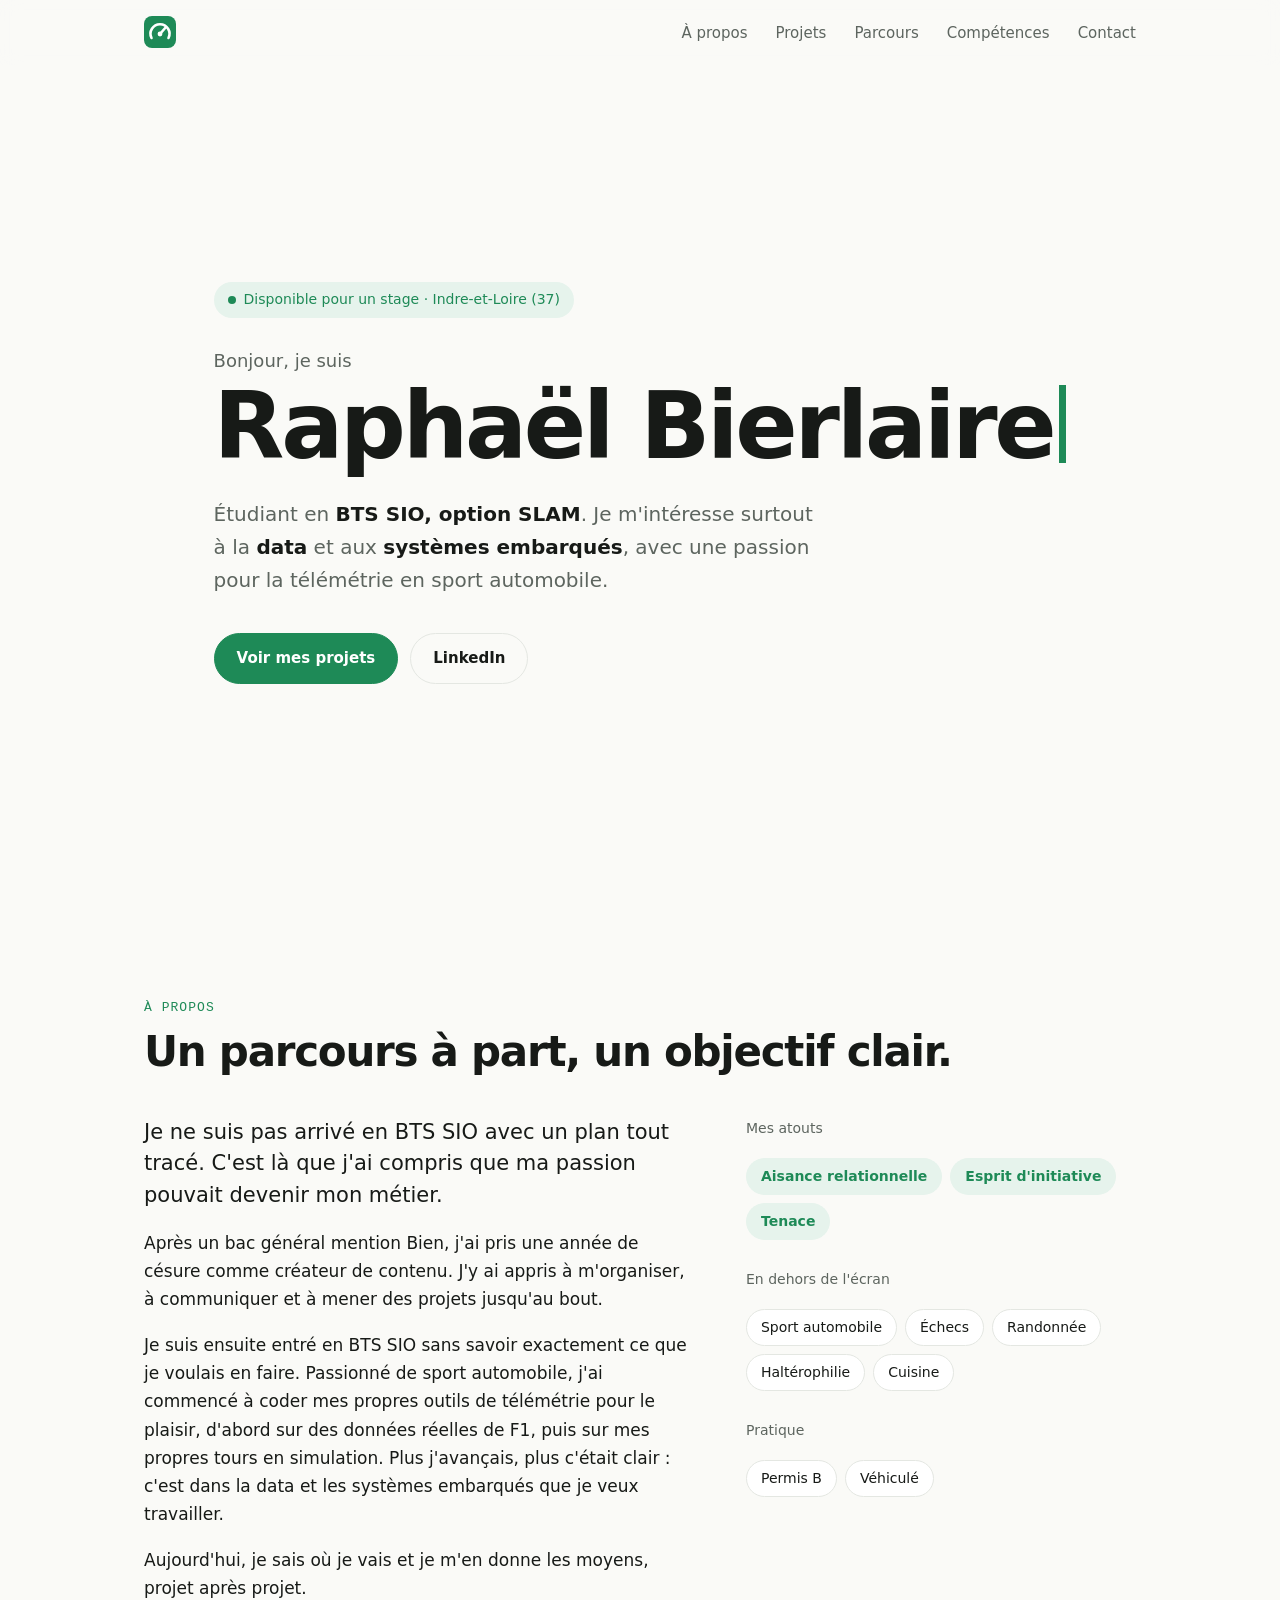
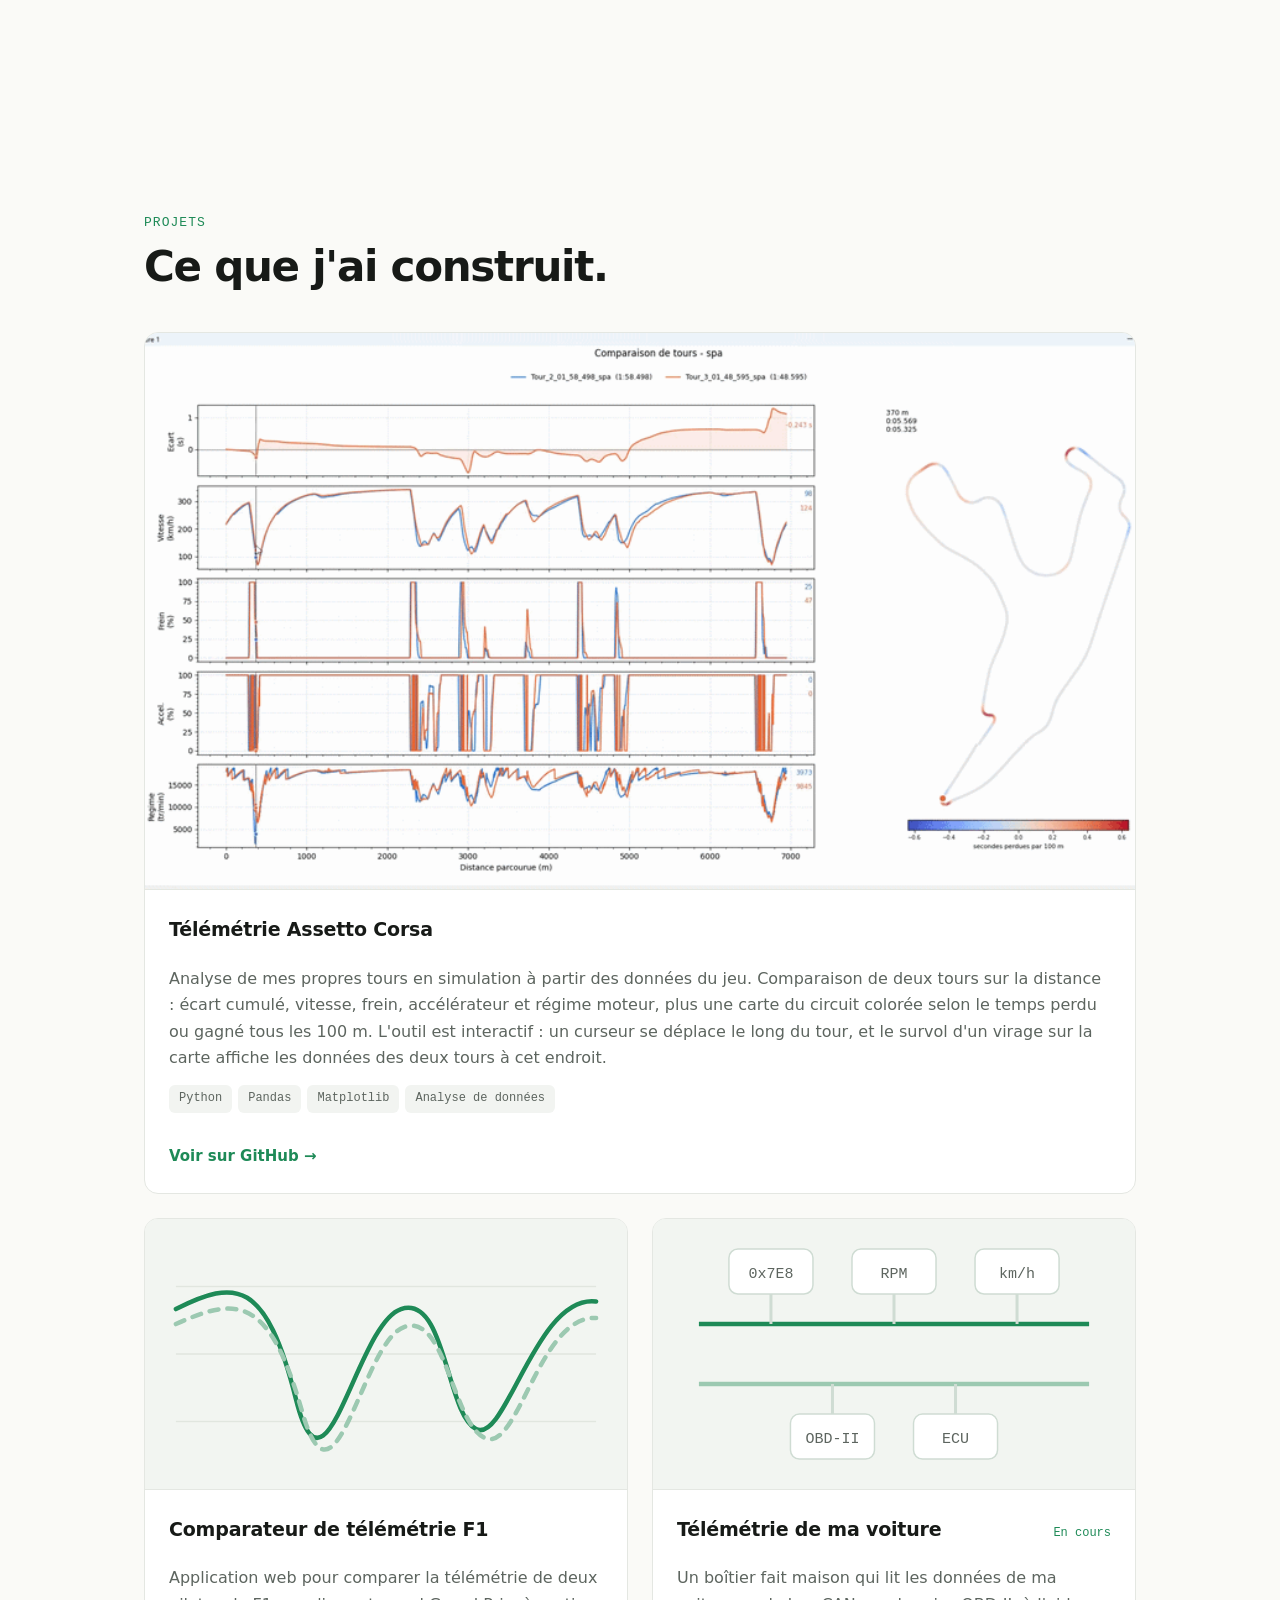
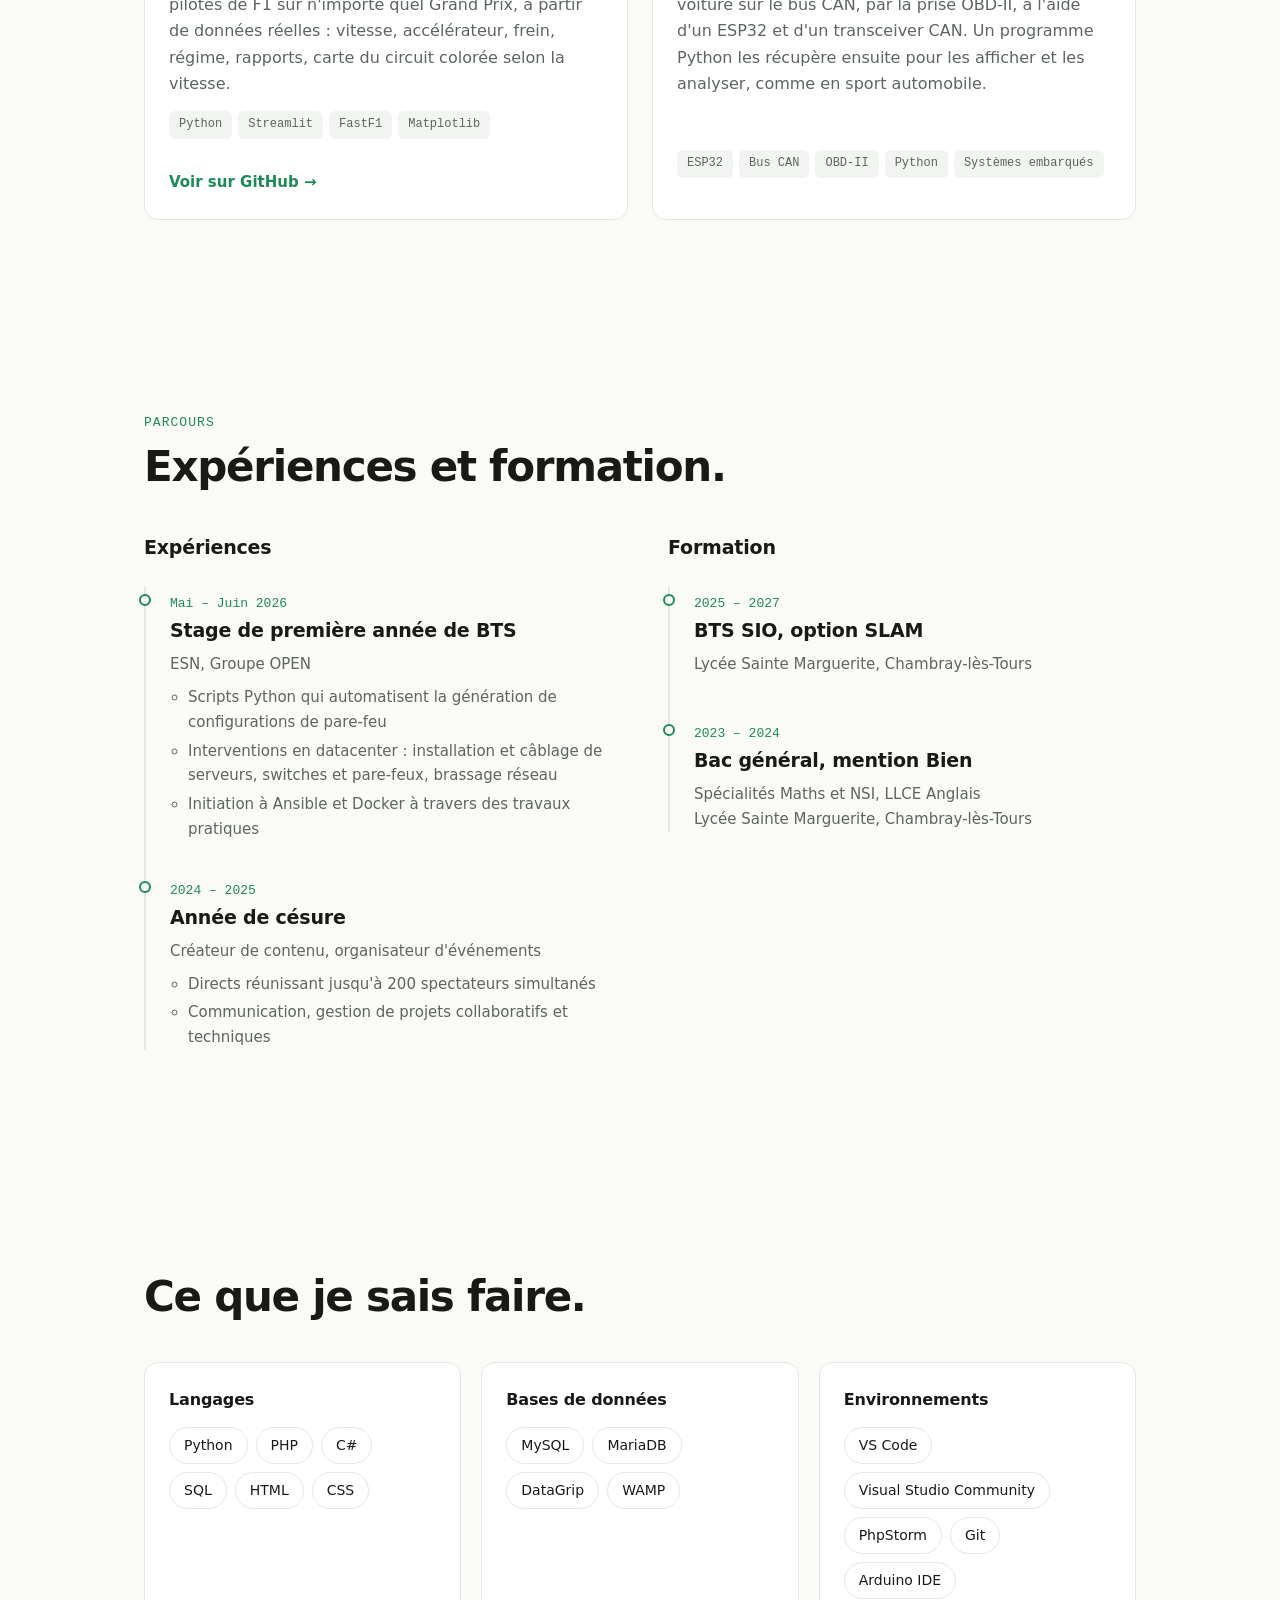
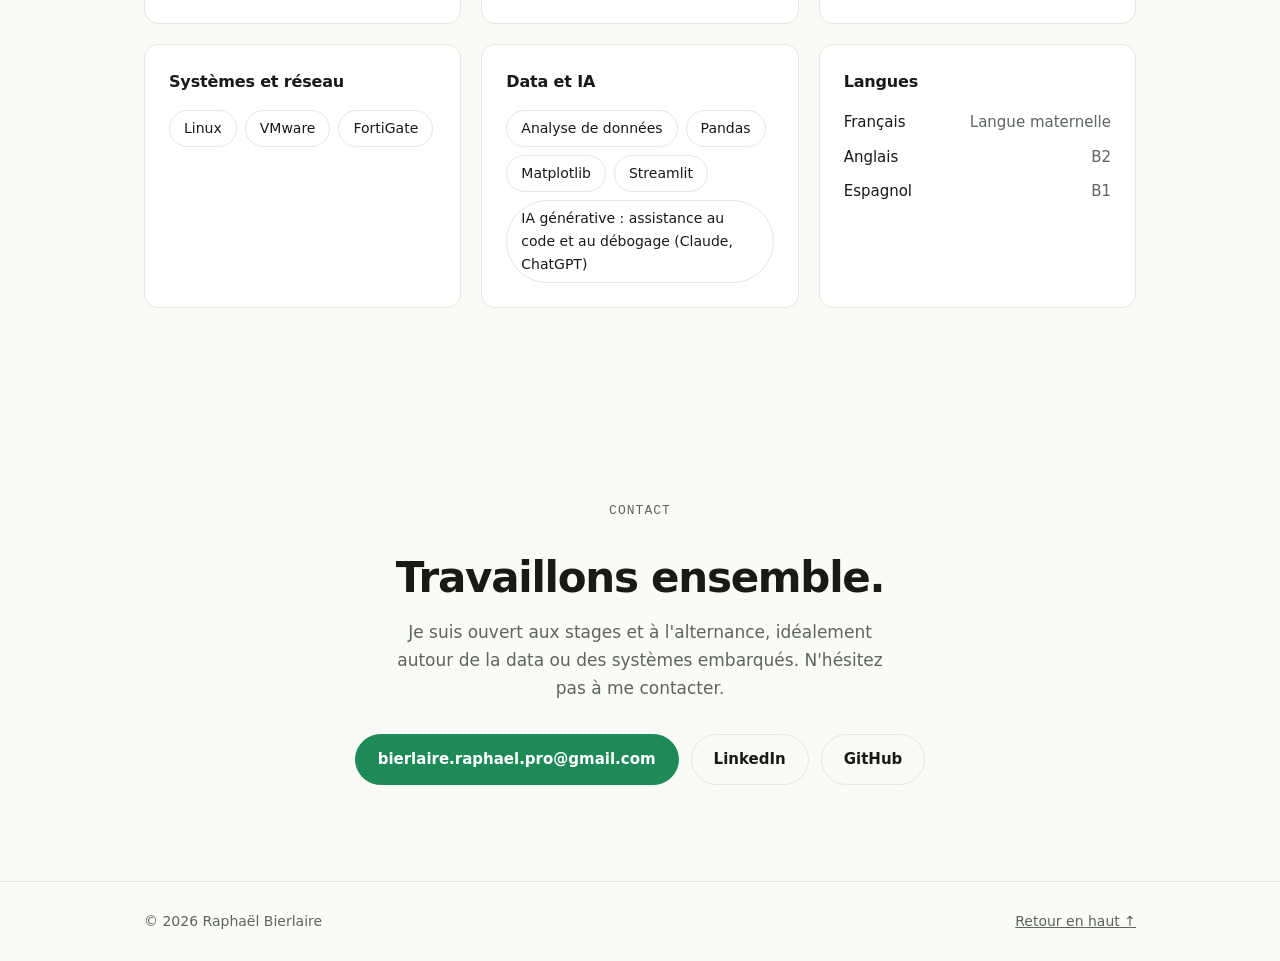
==== index.html @ 619c4460 "Update index.html" ====
<!doctype html>
<html lang="fr">
<head>
  <meta charset="utf-8">
  <meta name="viewport" content="width=device-width, initial-scale=1">
  <title>Raphaël Bierlaire</title>
  <meta name="description" content="Portfolio de Raphaël Bierlaire, étudiant en BTS SIO (option SLAM) ouvert aux stages et à l’alternance. Data, télémétrie et systèmes embarqués.">
  <link rel="icon" type="image/svg+xml" href="data:image/svg+xml,%3Csvg%20viewBox%3D%220%200%2032%2032%22%20xmlns%3D%22http%3A//www.w3.org/2000/svg%22%3E%3Crect%20width%3D%2232%22%20height%3D%2232%22%20rx%3D%228%22%20fill%3D%22%231e8a57%22/%3E%3Cpath%20d%3D%22M7.5%2022%20A9.5%209.5%200%201%201%2024.5%2022%22%20fill%3D%22none%22%20stroke%3D%22%23fff%22%20stroke-width%3D%222.6%22%20stroke-linecap%3D%22round%22/%3E%3Cpath%20d%3D%22M16%2018%20L22%2011%22%20stroke%3D%22%23fff%22%20stroke-width%3D%222.6%22%20stroke-linecap%3D%22round%22/%3E%3Ccircle%20cx%3D%2216%22%20cy%3D%2218%22%20r%3D%222.4%22%20fill%3D%22%23fff%22/%3E%3C/svg%3E">
  <style>
    :root {
      --bg: #fafaf7;
      --surface: #ffffff;
      --text: #171a17;
      --muted: #5d655f;
      --line: #e4e7e2;
      --accent: #1e8a57;
      --accent-soft: #e6f3ec;
      --radius: 14px;
      --max: 1040px;
      --font: ui-sans-serif, system-ui, -apple-system, "Segoe UI", Roboto, "Helvetica Neue", Arial, sans-serif;
      --mono: ui-monospace, "SF Mono", Menlo, Consolas, monospace;
    }

    *, *::before, *::after { box-sizing: border-box; }
    html { scroll-behavior: smooth; scroll-padding-top: 80px; }
    body {
      margin: 0;
      background: var(--bg);
      color: var(--text);
      font-family: var(--font);
      font-size: 17px;
      line-height: 1.65;
      -webkit-font-smoothing: antialiased;
    }
    a { color: inherit; }
    img { max-width: 100%; display: block; }
    .wrap { max-width: var(--max); margin: 0 auto; padding: 0 24px; }

    /* Navigation */
    header {
      position: sticky; top: 0; z-index: 10;
      background: rgba(250, 250, 247, .85);
      backdrop-filter: blur(10px);
      -webkit-backdrop-filter: blur(10px);
      border-bottom: 1px solid transparent;
      transition: border-color .3s;
    }
    header.scrolled { border-bottom-color: var(--line); }
    nav { display: flex; align-items: center; justify-content: space-between; height: 64px; }
    .logo { font-weight: 700; text-decoration: none; letter-spacing: -.02em; }
    .logo { display: flex; }
    .logo svg { width: 32px; height: 32px; transition: transform .3s ease; }
    .logo:hover svg { transform: rotate(-8deg) scale(1.06); }
    nav ul { list-style: none; display: flex; gap: 28px; margin: 0; padding: 0; }
    nav ul a { text-decoration: none; color: var(--muted); font-size: 15px; transition: color .2s; }
    nav ul a:hover { color: var(--accent); }

    /* Hero */
    .hero { min-height: calc(100vh - 64px); display: flex; align-items: center; padding: 48px 0; }
    .badge {
      display: inline-flex; align-items: center; gap: 8px;
      font-size: 14px; color: var(--accent);
      background: var(--accent-soft);
      padding: 6px 14px; border-radius: 999px;
    }
    .badge::before {
      content: ""; width: 8px; height: 8px; border-radius: 50%;
      background: var(--accent);
      animation: pulse 2s infinite;
    }
    @keyframes pulse { 50% { opacity: .35; } }
    .hello { margin: 28px 0 4px; color: var(--muted); font-size: 18px; }
    h1 {
      margin: 0;
      font-size: clamp(44px, 9vw, 92px);
      line-height: 1.05;
      letter-spacing: -.035em;
      font-weight: 800;
      min-height: 1.05em;
    }
    .caret {
      display: inline-block; width: .08em; height: .85em;
      background: var(--accent); margin-left: .06em;
      vertical-align: -.05em;
      animation: blink 1s steps(1) infinite;
    }
    @keyframes blink { 50% { opacity: 0; } }
    .tagline { max-width: 600px; margin: 22px 0 36px; font-size: 20px; color: var(--muted); }
    .tagline strong { color: var(--text); font-weight: 600; }
    .actions { display: flex; flex-wrap: wrap; gap: 12px; }
    .btn {
      display: inline-flex; align-items: center; gap: 8px;
      padding: 12px 22px; border-radius: 999px;
      text-decoration: none; font-weight: 600; font-size: 15px;
      border: 1px solid var(--line);
      transition: transform .2s, background .2s, border-color .2s, color .2s;
    }
    .btn:hover { transform: translateY(-2px); border-color: var(--accent); color: var(--accent); }
    .btn.primary { background: var(--accent); border-color: var(--accent); color: #fff; }
    .btn.primary:hover { background: #17724a; color: #fff; }

    /* Intro : éléments qui apparaissent après l'écriture du nom */
    .js .after-type { opacity: 0; transform: translateY(14px); transition: opacity .7s ease, transform .7s ease; }
    .js .intro-done .after-type { opacity: 1; transform: none; }
    .js .intro-done .after-type:nth-child(4) { transition-delay: .12s; }
    .js .intro-done .after-type:nth-child(5) { transition-delay: .24s; }
    .js header { opacity: 0; transition: opacity .8s ease; }
    .js body.ready header { opacity: 1; }

    /* Sections */
    section { padding: 96px 0; }
    .label {
      font-family: var(--mono); font-size: 13px; color: var(--accent);
      letter-spacing: .08em; text-transform: uppercase; margin: 0 0 10px;
    }
    h2 { font-size: clamp(30px, 4.5vw, 42px); letter-spacing: -.03em; line-height: 1.15; margin: 0 0 40px; }
    h3 { font-size: 19px; margin: 0 0 6px; letter-spacing: -.01em; }

    /* Apparition au défilement */
    .js .reveal { opacity: 0; transform: translateY(28px); transition: opacity .8s ease, transform .8s ease; }
    .js .reveal.visible { opacity: 1; transform: none; }

    /* À propos */
    .about { display: grid; grid-template-columns: 1.4fr 1fr; gap: 56px; }
    .about p { margin: 0 0 18px; }
    .about .lead { font-size: 21px; line-height: 1.5; color: var(--text); }
    .about-side { display: grid; gap: 28px; align-content: start; }
    .side-title { font-size: 14px; color: var(--muted); margin: 0 0 10px; }
    .chips { display: flex; flex-wrap: wrap; gap: 8px; margin: 0; padding: 0; list-style: none; }
    .chips li {
      font-size: 14px; padding: 6px 14px;
      border: 1px solid var(--line); border-radius: 999px; background: var(--surface);
    }
    .chips.green li { background: var(--accent-soft); border-color: transparent; color: var(--accent); font-weight: 600; }

    /* Projets */
    .projects { display: grid; grid-template-columns: repeat(2, 1fr); gap: 24px; }
    .card {
      background: var(--surface);
      border: 1px solid var(--line);
      border-radius: var(--radius);
      overflow: hidden;
      display: flex; flex-direction: column;
      transition: transform .3s ease, box-shadow .3s ease, border-color .3s;
    }
    .card:hover { transform: translateY(-4px); box-shadow: 0 18px 40px -22px rgba(23, 60, 40, .35); border-color: #cfe3d7; }
    .card.wide { grid-column: 1 / -1; }
    .thumb { aspect-ratio: 16 / 9; background: #f2f5f1; border-bottom: 1px solid var(--line); overflow: hidden; }
    .card.wide .thumb { aspect-ratio: auto; }
    .thumb img { width: 100%; height: 100%; object-fit: cover; object-position: left top; }
    .card.wide .thumb img { height: auto; object-fit: contain; }
    .thumb svg { width: 100%; height: 100%; }
    .card-body { padding: 24px; display: flex; flex-direction: column; gap: 14px; flex: 1; }
    .card-body p { margin: 0; color: var(--muted); font-size: 16px; }
    .card-head { display: flex; justify-content: space-between; align-items: baseline; gap: 12px; }
    .status { font-family: var(--mono); font-size: 12px; color: var(--accent); white-space: nowrap; }
    .tags { display: flex; flex-wrap: wrap; gap: 6px; margin-top: auto; padding: 0; list-style: none; }
    .tags li { font-family: var(--mono); font-size: 12px; color: var(--muted); background: #f2f4f1; padding: 4px 10px; border-radius: 6px; }
    .card-link { font-weight: 600; font-size: 15px; color: var(--accent); text-decoration: none; }
    .card-link:hover { text-decoration: underline; }

    /* Parcours */
    .timeline-grid { display: grid; grid-template-columns: 1fr 1fr; gap: 56px; }
    .timeline { list-style: none; margin: 0; padding: 0 0 0 24px; border-left: 2px solid var(--line); }
    .timeline li { position: relative; padding-bottom: 32px; }
    .timeline li:last-child { padding-bottom: 0; }
    .timeline li::before {
      content: ""; position: absolute; left: -31px; top: 7px;
      width: 12px; height: 12px; border-radius: 50%;
      background: var(--bg); border: 2px solid var(--accent);
    }
    .date { font-family: var(--mono); font-size: 13px; color: var(--accent); }
    .place { color: var(--muted); font-size: 15px; margin: 0 0 8px; }
    .timeline ul { margin: 0; padding-left: 18px; color: var(--muted); font-size: 15px; }
    .timeline ul li { padding: 0 0 4px; }
    .timeline ul li::before { display: none; }

    /* Compétences */
    .skills { display: grid; grid-template-columns: repeat(3, 1fr); gap: 20px; }
    .skill-box { background: var(--surface); border: 1px solid var(--line); border-radius: var(--radius); padding: 24px; }
    .skill-box h3 { font-size: 16px; margin-bottom: 14px; }
    .lang { list-style: none; margin: 0; padding: 0; display: grid; gap: 10px; font-size: 15px; }
    .lang li { display: flex; justify-content: space-between; gap: 12px; }
    .lang span { color: var(--muted); }

    /* Contact */
    .contact { text-align: center; }
    .contact h2 { margin-bottom: 16px; }
    .contact p { color: var(--muted); max-width: 520px; margin: 0 auto 32px; }
    .contact .actions { justify-content: center; }

    footer { border-top: 1px solid var(--line); padding: 28px 0; color: var(--muted); font-size: 14px; }
    footer .wrap { display: flex; justify-content: space-between; flex-wrap: wrap; gap: 8px; }

    /* Mobile */
    @media (max-width: 860px) {
      .about, .timeline-grid { grid-template-columns: 1fr; gap: 40px; }
      .projects { grid-template-columns: 1fr; }
      .skills { grid-template-columns: 1fr 1fr; }
    }
    @media (max-width: 640px) {
      .wrap { padding: 0 16px; }
      nav ul { display: none; }
      section { padding: 72px 0; }
      .skills { grid-template-columns: 1fr; }
      .tagline { font-size: 18px; }
    }

    /* Accessibilité : pas d'animation si l'utilisateur l'a désactivée */
    @media (prefers-reduced-motion: reduce) {
      *, *::before, *::after { animation: none !important; transition: none !important; }
      html { scroll-behavior: auto; }
      .js .reveal, .js .after-type, .js header { opacity: 1; transform: none; }
    }
  </style>
  <script>document.documentElement.classList.add('js');</script>
</head>
<body>

  <header id="top">
    <nav class="wrap">
      <a href="#accueil" class="logo" aria-label="Raphaël Bierlaire, retour en haut"><svg aria-hidden="true" viewBox="0 0 32 32" xmlns="http://www.w3.org/2000/svg"><rect width="32" height="32" rx="8" fill="#1e8a57"/><path d="M7.5 22 A9.5 9.5 0 1 1 24.5 22" fill="none" stroke="#fff" stroke-width="2.6" stroke-linecap="round"/><path d="M16 18 L22 11" stroke="#fff" stroke-width="2.6" stroke-linecap="round"/><circle cx="16" cy="18" r="2.4" fill="#fff"/></svg></a>
      <ul>
        <li><a href="#apropos">À propos</a></li>
        <li><a href="#projets">Projets</a></li>
        <li><a href="#parcours">Parcours</a></li>
        <li><a href="#competences">Compétences</a></li>
        <li><a href="#contact">Contact</a></li>
      </ul>
    </nav>
  </header>

  <main>
    <!-- Accueil -->
    <section class="hero" id="accueil">
      <div class="wrap" id="intro">
        <span class="badge after-type">Disponible pour un stage · Indre-et-Loire (37)</span>
        <p class="hello after-type">Bonjour, je suis</p>
        <h1><span id="typed" data-text="Raphaël Bierlaire">Raphaël Bierlaire</span><span class="caret" aria-hidden="true"></span></h1>
        <p class="tagline after-type">Étudiant en <strong>BTS SIO, option SLAM</strong>. Je m'intéresse surtout à la <strong>data</strong> et aux <strong>systèmes embarqués</strong>, avec une passion pour la télémétrie en sport automobile.</p>
        <div class="actions after-type">
          <a href="#projets" class="btn primary">Voir mes projets</a>
          <a href="https://www.linkedin.com/in/rapha%C3%ABl-bierlaire-264b15406/" class="btn" target="_blank" rel="noopener">LinkedIn</a>
        </div>
      </div>
    </section>

    <!-- À propos -->
    <section id="apropos">
      <div class="wrap">
        <p class="label reveal">À propos</p>
        <h2 class="reveal">Un parcours à part, un objectif clair.</h2>
        <div class="about">
          <div class="reveal">
            <p class="lead">Je ne suis pas arrivé en BTS SIO avec un plan tout tracé. C'est là que j'ai compris que ma passion pouvait devenir mon métier.</p>
            <p>Après un bac général mention Bien, j'ai pris une année de césure comme créateur de contenu. J'y ai appris à m'organiser, à communiquer et à mener des projets jusqu'au bout.</p>
            <p>Je suis ensuite entré en BTS SIO sans savoir exactement ce que je voulais en faire. Passionné de sport automobile, j'ai commencé à coder mes propres outils de télémétrie pour le plaisir, d'abord sur des données réelles de F1, puis sur mes propres tours en simulation. Plus j'avançais, plus c'était clair : c'est dans la data et les systèmes embarqués que je veux travailler.</p>
            <p>Aujourd'hui, je sais où je vais et je m'en donne les moyens, projet après projet.</p>
          </div>
          <div class="about-side reveal">
            <div>
              <p class="side-title">Mes atouts</p>
              <ul class="chips green">
                <li>Aisance relationnelle</li>
                <li>Esprit d'initiative</li>
                <li>Tenace</li>
              </ul>
            </div>
            <div>
              <p class="side-title">En dehors de l'écran</p>
              <ul class="chips">
                <li>Sport automobile</li>
                <li>Échecs</li>
                <li>Randonnée</li>
                <li>Haltérophilie</li>
                <li>Cuisine</li>
              </ul>
            </div>
            <div>
              <p class="side-title">Pratique</p>
              <ul class="chips">
                <li>Permis B</li>
                <li>Véhiculé</li>
              </ul>
            </div>
          </div>
        </div>
      </div>
    </section>

    <!-- Projets -->
    <section id="projets">
      <div class="wrap">
        <p class="label reveal">Projets</p>
        <h2 class="reveal">Ce que j'ai construit.</h2>
        <div class="projects">

          <article class="card wide reveal">
            <div class="thumb">
              <!-- GIF du projet : placer gif_projet_asseto.gif dans le même dossier que index.html. S'il est absent, la capture intégrée s'affiche à la place. -->
              <img src="gif_projet_asseto.gif" data-fallback="[data-uri]" onerror="this.onerror=null;this.src=this.dataset.fallback" alt="Graphiques de télémétrie comparant deux tours sur le circuit de Spa : écart, vitesse, frein, accélérateur, régime moteur, et carte du circuit colorée selon le temps perdu" loading="lazy">
            </div>
            <div class="card-body">
              <div class="card-head">
                <h3>Télémétrie Assetto Corsa</h3>
              </div>
              <p>Analyse de mes propres tours en simulation à partir des données du jeu. Comparaison de deux tours sur la distance : écart cumulé, vitesse, frein, accélérateur et régime moteur, plus une carte du circuit colorée selon le temps perdu ou gagné tous les 100 m. L'outil est interactif : un curseur se déplace le long du tour, et le survol d'un virage sur la carte affiche les données des deux tours à cet endroit.</p>
              <ul class="tags"><li>Python</li><li>Pandas</li><li>Matplotlib</li><li>Analyse de données</li></ul>
              <a class="card-link" href="https://github.com/Waaallyy/Lap_Comparator" target="_blank" rel="noopener">Voir sur GitHub →</a>
            </div>
          </article>

          <article class="card reveal">
            <div class="thumb">
              <svg viewBox="0 0 320 180" role="img" aria-label="Visuel : deux courbes de vitesse superposées">
                <rect width="320" height="180" fill="#f2f5f1"/>
                <g stroke="#e1e6df" stroke-width="1">
                  <line x1="20" y1="45" x2="300" y2="45"/><line x1="20" y1="90" x2="300" y2="90"/><line x1="20" y1="135" x2="300" y2="135"/>
                </g>
                <path d="M20 60 C60 40 80 40 100 120 S140 70 170 60 S200 130 220 140 S260 50 300 55" fill="none" stroke="#1e8a57" stroke-width="3" stroke-linecap="round"/>
                <path d="M20 70 C60 52 82 50 104 128 S144 82 172 72 S204 136 226 146 S262 64 300 66" fill="none" stroke="#9cc9b1" stroke-width="3" stroke-linecap="round" stroke-dasharray="6 6"/>
              </svg>
            </div>
            <div class="card-body">
              <div class="card-head">
                <h3>Comparateur de télémétrie F1</h3>
              </div>
              <p>Application web pour comparer la télémétrie de deux pilotes de F1 sur n'importe quel Grand Prix, à partir de données réelles : vitesse, accélérateur, frein, régime, rapports, carte du circuit colorée selon la vitesse.</p>
              <ul class="tags"><li>Python</li><li>Streamlit</li><li>FastF1</li><li>Matplotlib</li></ul>
              <a class="card-link" href="https://github.com/Waaallyy/mini_telemetrieF1" target="_blank" rel="noopener">Voir sur GitHub →</a>
            </div>
          </article>

          <article class="card reveal">
            <div class="thumb">
              <svg viewBox="0 0 320 180" role="img" aria-label="Visuel : trames de données circulant sur un bus">
                <rect width="320" height="180" fill="#f2f5f1"/>
                <line x1="30" y1="70" x2="290" y2="70" stroke="#1e8a57" stroke-width="3"/>
                <line x1="30" y1="110" x2="290" y2="110" stroke="#9cc9b1" stroke-width="3"/>
                <g fill="#fff" stroke="#cfdcd3">
                  <rect x="50" y="20" width="56" height="30" rx="6"/><rect x="132" y="20" width="56" height="30" rx="6"/><rect x="214" y="20" width="56" height="30" rx="6"/>
                  <rect x="91" y="130" width="56" height="30" rx="6"/><rect x="173" y="130" width="56" height="30" rx="6"/>
                </g>
                <g stroke="#cfdcd3" stroke-width="2">
                  <line x1="78" y1="50" x2="78" y2="70"/><line x1="160" y1="50" x2="160" y2="70"/><line x1="242" y1="50" x2="242" y2="70"/>
                  <line x1="119" y1="110" x2="119" y2="130"/><line x1="201" y1="110" x2="201" y2="130"/>
                </g>
                <g font-family="ui-monospace, Menlo, monospace" font-size="10" fill="#5d655f" text-anchor="middle">
                  <text x="78" y="39">0x7E8</text><text x="160" y="39">RPM</text><text x="242" y="39">km/h</text>
                  <text x="119" y="149">OBD-II</text><text x="201" y="149">ECU</text>
                </g>
              </svg>
            </div>
            <div class="card-body">
              <div class="card-head">
                <h3>Télémétrie de ma voiture</h3>
                <span class="status">En cours</span>
              </div>
              <p>Un boîtier fait maison qui lit les données de ma voiture sur le bus CAN, par la prise OBD-II, à l'aide d'un ESP32 et d'un transceiver CAN. Un programme Python les récupère ensuite pour les afficher et les analyser, comme en sport automobile.</p>
              <ul class="tags"><li>ESP32</li><li>Bus CAN</li><li>OBD-II</li><li>Python</li><li>Systèmes embarqués</li></ul>
            </div>
          </article>

        </div>
      </div>
    </section>

    <!-- Parcours -->
    <section id="parcours">
      <div class="wrap">
        <p class="label reveal">Parcours</p>
        <h2 class="reveal">Expériences et formation.</h2>
        <div class="timeline-grid">
          <div class="reveal">
            <h3 style="margin-bottom:24px">Expériences</h3>
            <ol class="timeline">
              <li>
                <span class="date">Mai – Juin 2026</span>
                <h3>Stage de première année de BTS</h3>
                <p class="place">ESN, Groupe OPEN</p>
                <ul>
                  <li>Scripts Python qui automatisent la génération de configurations de pare-feu</li>
                  <li>Interventions en datacenter : installation et câblage de serveurs, switches et pare-feux, brassage réseau</li>
                  <li>Initiation à Ansible et Docker à travers des travaux pratiques</li>
                </ul>
              </li>
              <li>
                <span class="date">2024 – 2025</span>
                <h3>Année de césure</h3>
                <p class="place">Créateur de contenu, organisateur d'événements</p>
                <ul>
                  <li>Directs réunissant jusqu'à 200 spectateurs simultanés</li>
                  <li>Communication, gestion de projets collaboratifs et techniques</li>
                </ul>
              </li>
            </ol>
          </div>
          <div class="reveal">
            <h3 style="margin-bottom:24px">Formation</h3>
            <ol class="timeline">
              <li>
                <span class="date">2025 – 2027</span>
                <h3>BTS SIO, option SLAM</h3>
                <p class="place">Lycée Sainte Marguerite, Chambray-lès-Tours</p>
              </li>
              <li>
                <span class="date">2023 – 2024</span>
                <h3>Bac général, mention Bien</h3>
                <p class="place">Spécialités Maths et NSI, LLCE Anglais<br>Lycée Sainte Marguerite, Chambray-lès-Tours</p>
              </li>
            </ol>
          </div>
        </div>
      </div>
    </section>

    <!-- Compétences -->
    <section id="competences">
      <div class="wrap">
        <p class="label reveal">Compétences</p>
        <h2 class="reveal">Ce que je sais faire.</h2>
        <div class="skills">
          <div class="skill-box reveal">
            <h3>Langages</h3>
            <ul class="chips"><li>Python</li><li>PHP</li><li>C#</li><li>SQL</li><li>HTML</li><li>CSS</li></ul>
          </div>
          <div class="skill-box reveal">
            <h3>Bases de données</h3>
            <ul class="chips"><li>MySQL</li><li>MariaDB</li><li>DataGrip</li><li>WAMP</li></ul>
          </div>
          <div class="skill-box reveal">
            <h3>Environnements</h3>
            <ul class="chips"><li>VS Code</li><li>Visual Studio Community</li><li>PhpStorm</li><li>Git</li><li>Arduino IDE</li></ul>
          </div>
          <div class="skill-box reveal">
            <h3>Systèmes et réseau</h3>
            <ul class="chips"><li>Linux</li><li>VMware</li><li>FortiGate</li></ul>
          </div>
          <div class="skill-box reveal">
            <h3>Data et IA</h3>
            <ul class="chips"><li>Analyse de données</li><li>Pandas</li><li>Matplotlib</li><li>Streamlit</li><li>IA générative : assistance au code et au débogage (Claude, ChatGPT)</li></ul>
          </div>
          <div class="skill-box reveal">
            <h3>Langues</h3>
            <ul class="lang">
              <li>Français <span>Langue maternelle</span></li>
              <li>Anglais <span>B2</span></li>
              <li>Espagnol <span>B1</span></li>
            </ul>
          </div>
        </div>
      </div>
    </section>

    <!-- Contact -->
    <section id="contact" class="contact">
      <div class="wrap">
        <p class="label reveal">Contact</p>
        <h2 class="reveal">Travaillons ensemble.</h2>
        <p class="reveal">Je suis ouvert aux stages et à l'alternance, idéalement autour de la data ou des systèmes embarqués. N'hésitez pas à me contacter.</p>
        <div class="actions reveal">
          <a href="mailto:bierlaire.raphael.pro@gmail.com" class="btn primary">bierlaire.raphael.pro@gmail.com</a>
          <a href="https://www.linkedin.com/in/rapha%C3%ABl-bierlaire-264b15406/" class="btn" target="_blank" rel="noopener">LinkedIn</a>
          <a href="https://github.com/Waaallyy" class="btn" target="_blank" rel="noopener">GitHub</a>
        </div>
      </div>
    </section>
  </main>

  <footer>
    <div class="wrap">
      <span>© 2026 Raphaël Bierlaire</span>
      <a href="#accueil">Retour en haut ↑</a>
    </div>
  </footer>

  <script>
    (function () {
      var body = document.body;
      var intro = document.getElementById('intro');
      var typed = document.getElementById('typed');
      var text = typed.getAttribute('data-text');
      var reduced = window.matchMedia('(prefers-reduced-motion: reduce)').matches;

      function finishIntro() {
        intro.classList.add('intro-done');
        body.classList.add('ready');
      }

      // 1. Le nom s'écrit lettre par lettre, puis le reste apparaît en fondu
      if (reduced) {
        finishIntro();
      } else {
        typed.textContent = '';
        var i = 0;
        setTimeout(function step() {
          typed.textContent = text.slice(0, ++i);
          if (i < text.length) setTimeout(step, 70 + Math.random() * 50);
          else setTimeout(finishIntro, 250);
        }, 400);
      }

      // 2. Les sections apparaissent au défilement
      var items = document.querySelectorAll('.reveal');
      if (reduced || !('IntersectionObserver' in window)) {
        items.forEach(function (el) { el.classList.add('visible'); });
      } else {
        var observer = new IntersectionObserver(function (entries) {
          entries.forEach(function (entry) {
            if (entry.isIntersecting) {
              entry.target.classList.add('visible');
              observer.unobserve(entry.target);
            }
          });
        }, { threshold: 0.12, rootMargin: '0px 0px -40px 0px' });
        items.forEach(function (el) { observer.observe(el); });
      }

      // 3. Bordure sous la navigation une fois qu'on a défilé
      var header = document.getElementById('top');
      window.addEventListener('scroll', function () {
        header.classList.toggle('scrolled', window.scrollY > 10);
      }, { passive: true });
    })();
  </script>
</body>
</html>
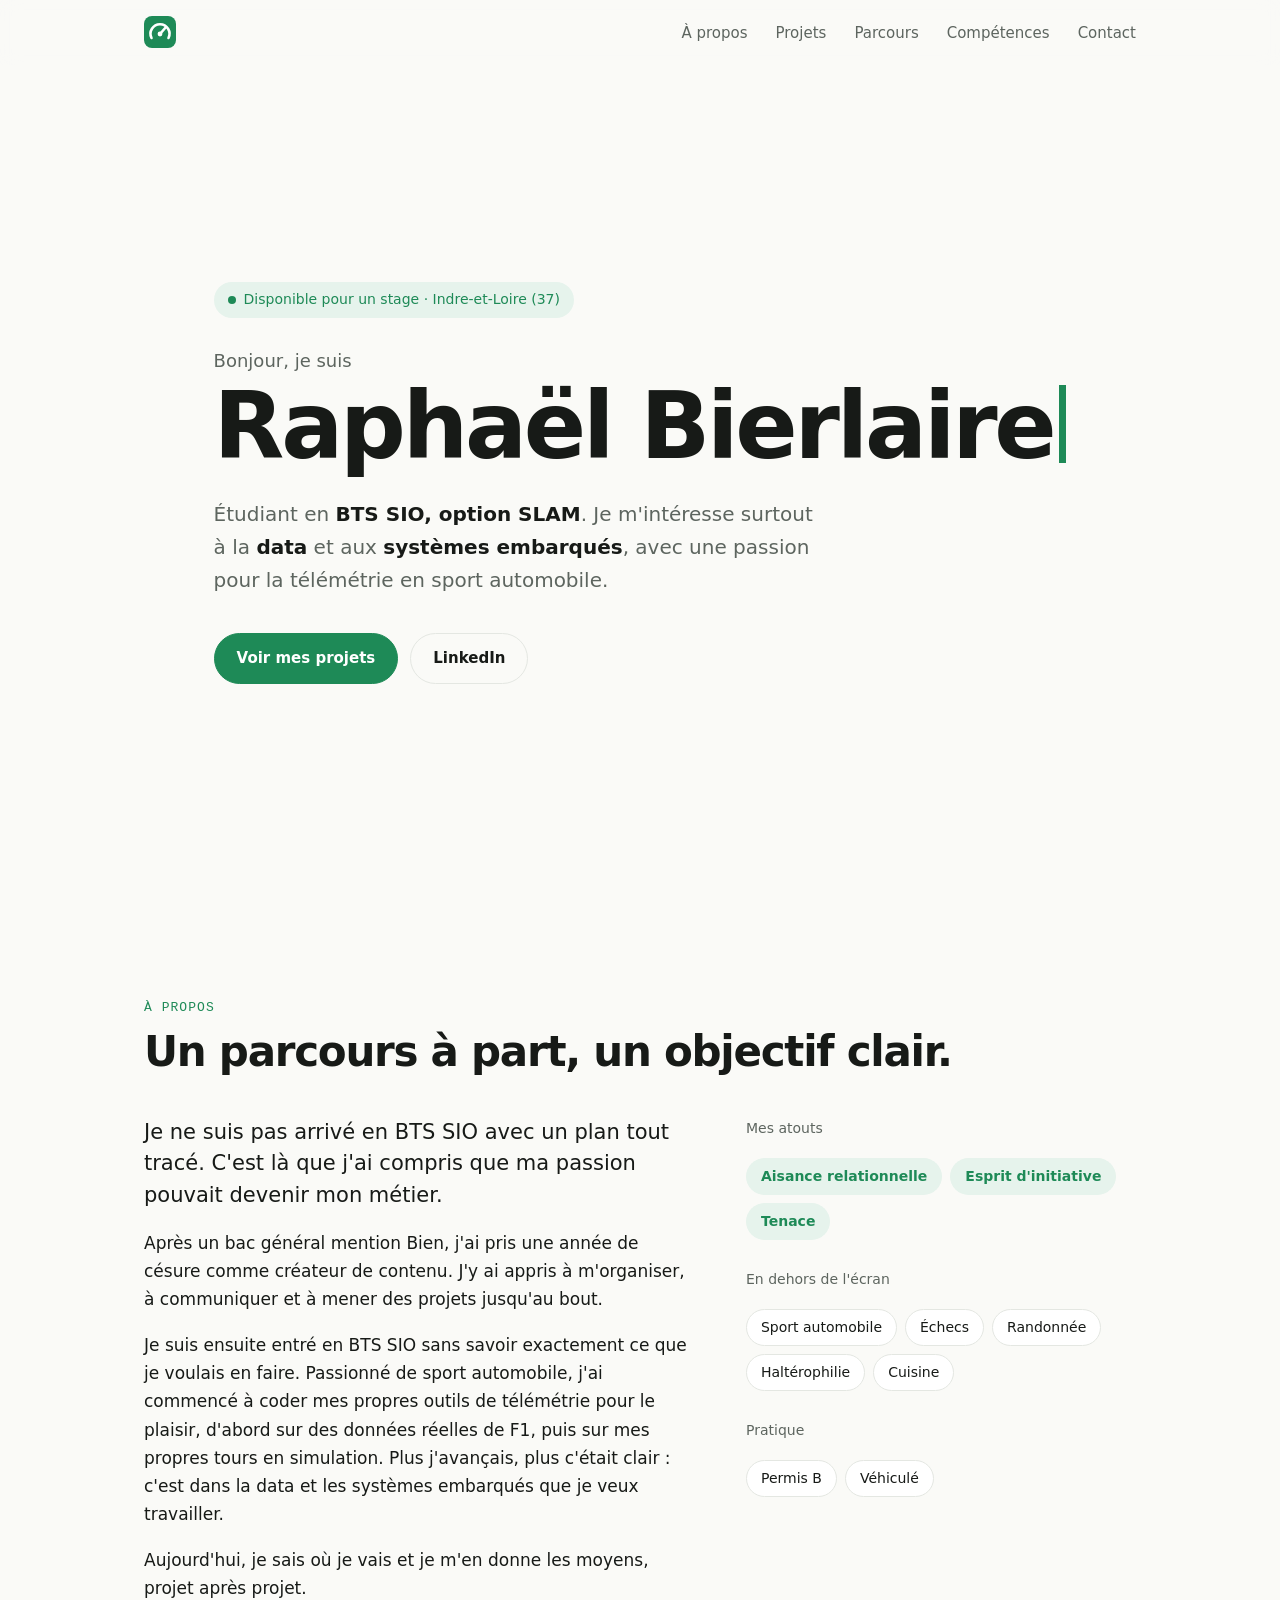
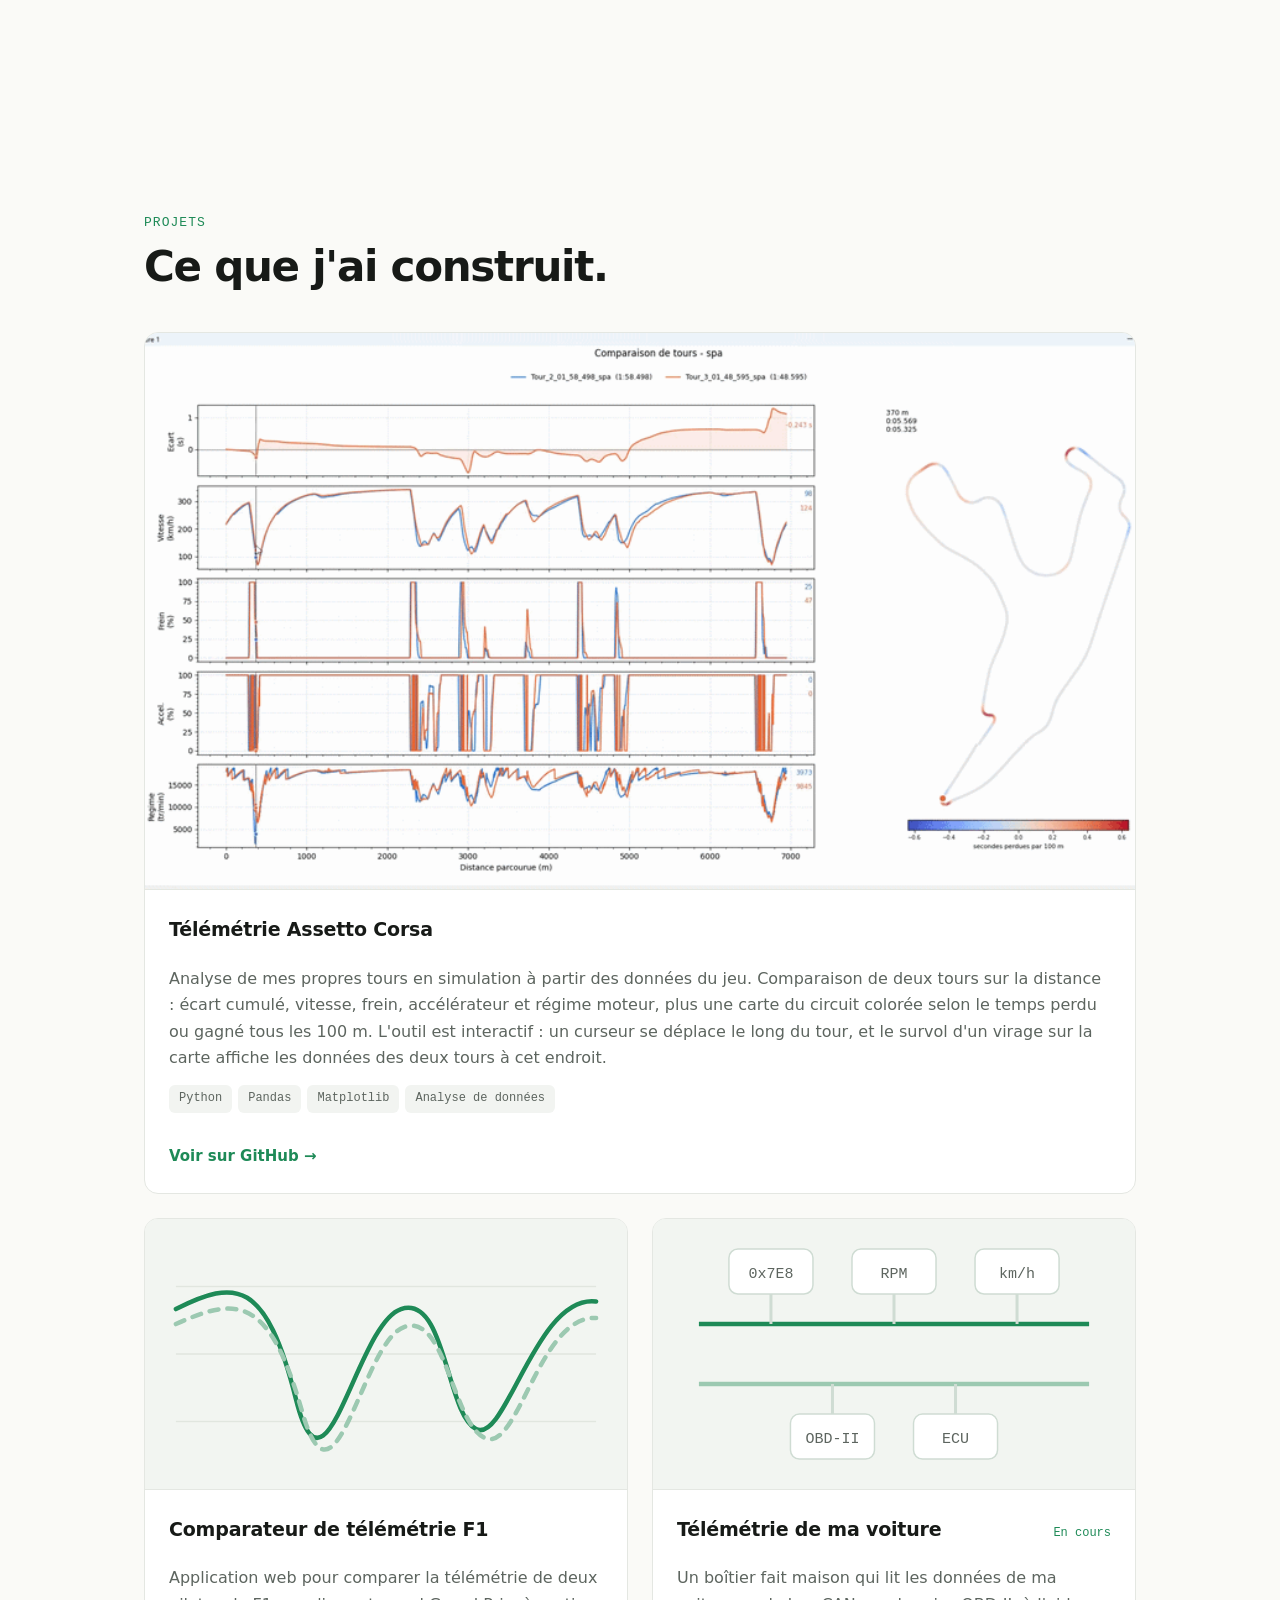
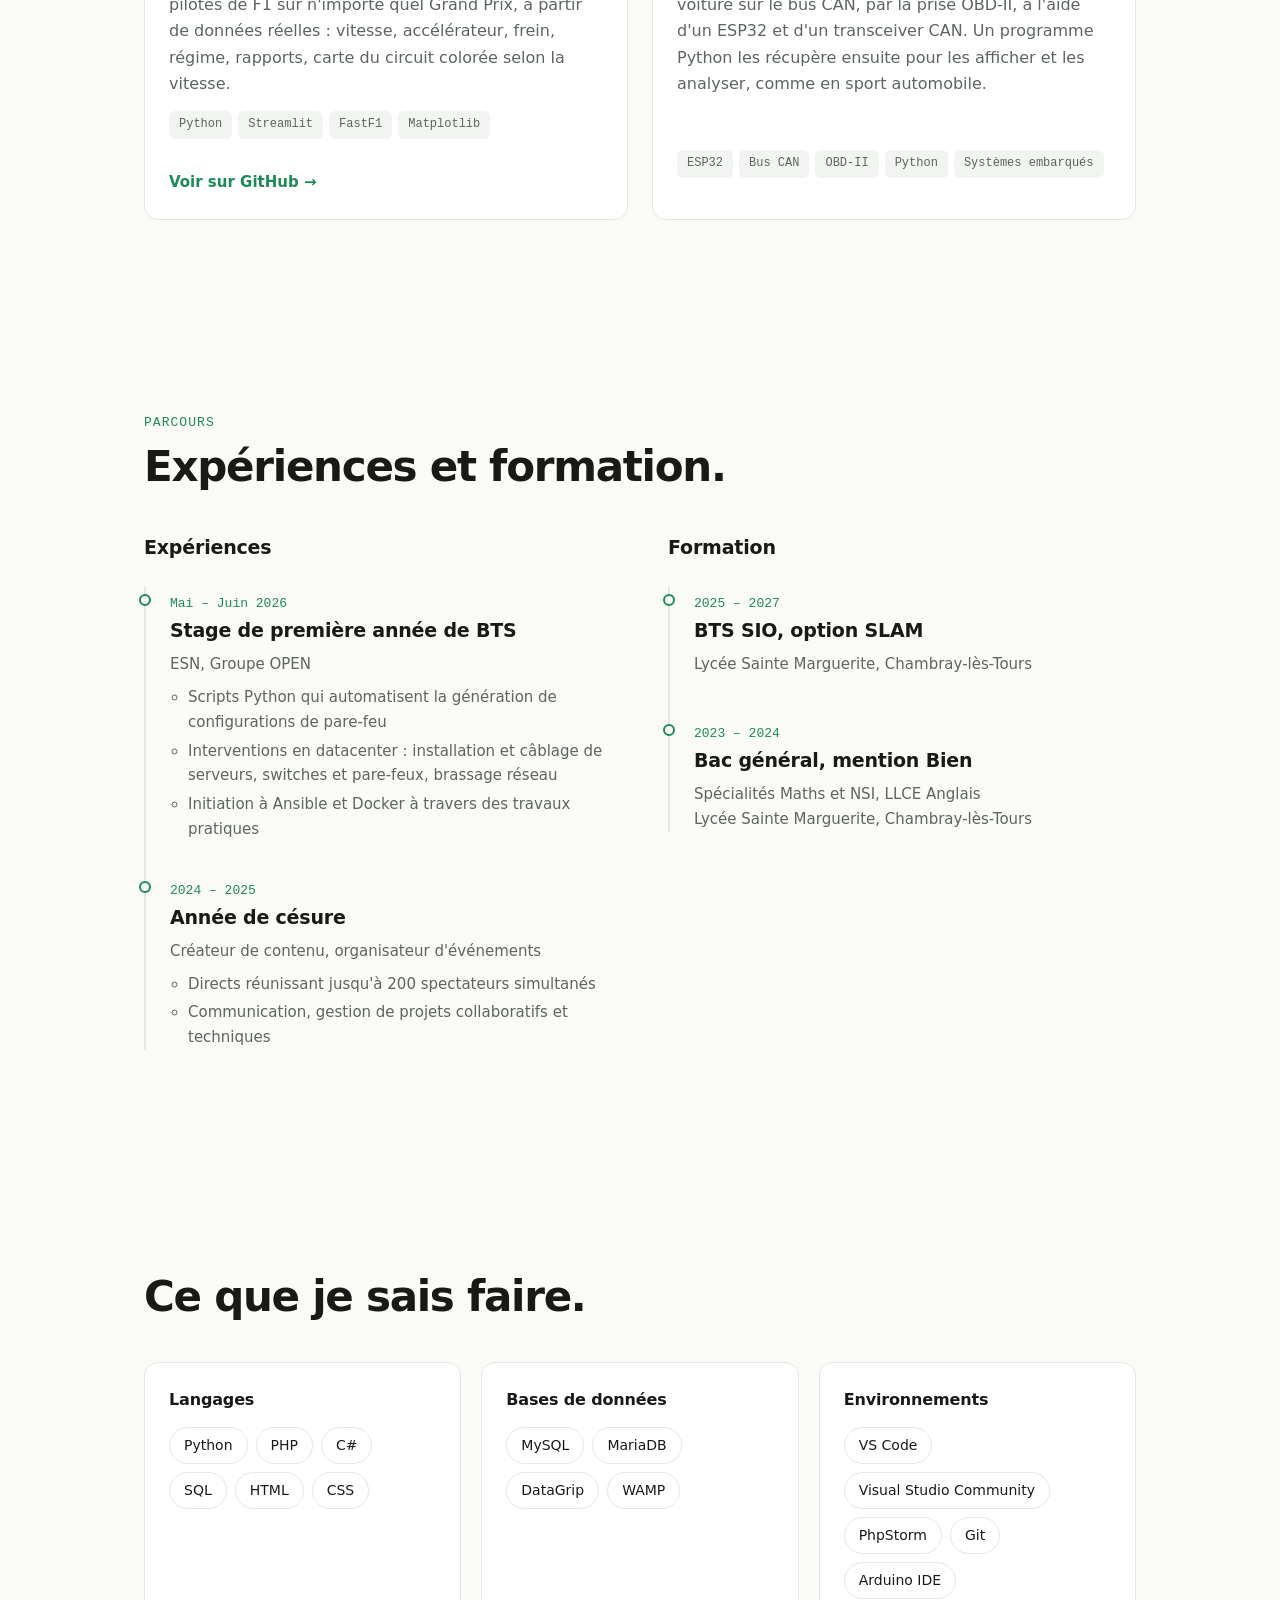
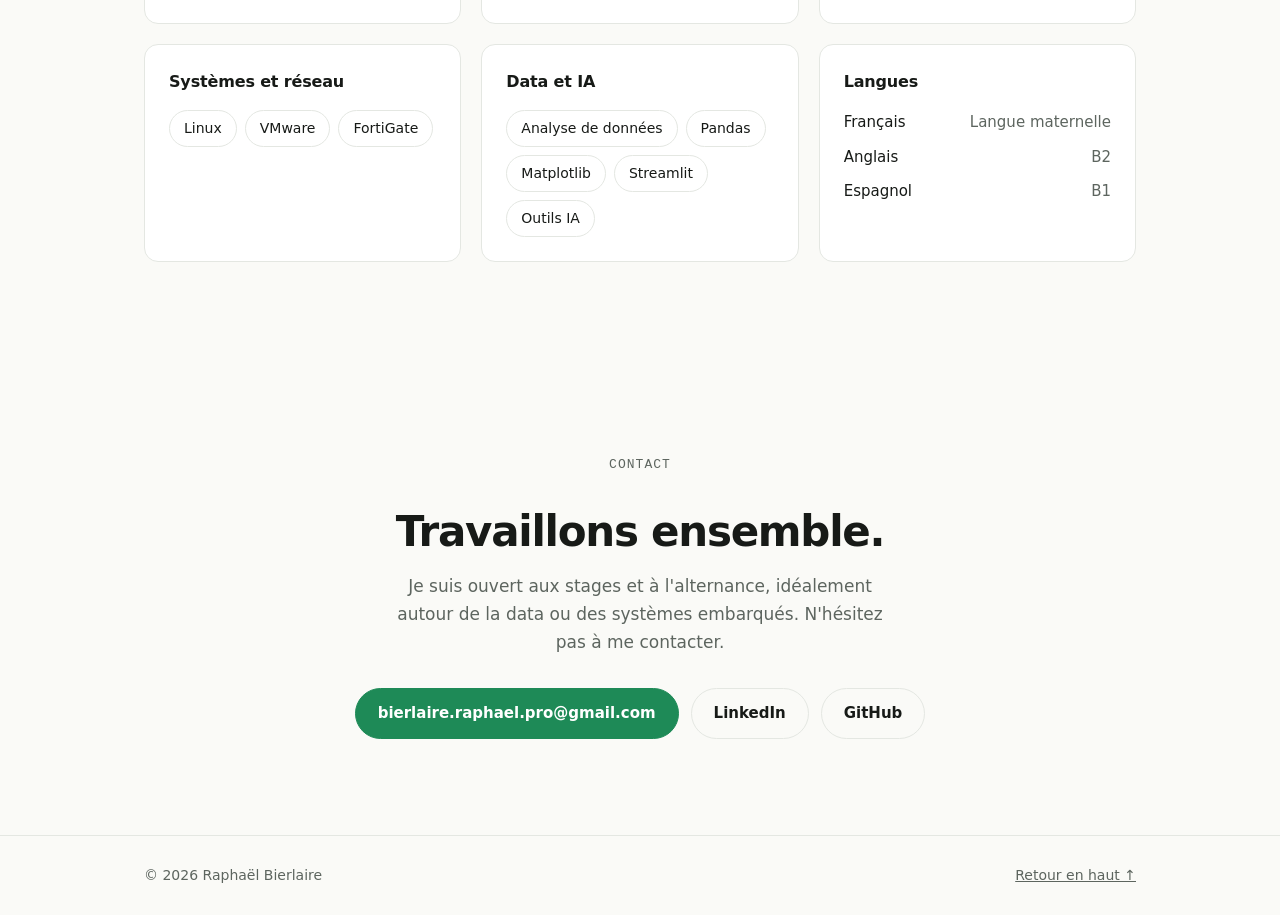
==== commit f5de86eb: "Update index.html" ====
--- a/index.html
+++ b/index.html
@@ -438,7 +438,7 @@
           </div>
           <div class="skill-box reveal">
             <h3>Data et IA</h3>
-            <ul class="chips"><li>Analyse de données</li><li>Pandas</li><li>Matplotlib</li><li>Streamlit</li><li>IA générative : assistance au code et au débogage (Claude, ChatGPT)</li></ul>
+            <ul class="chips"><li>Analyse de données</li><li>Pandas</li><li>Matplotlib</li><li>Streamlit</li><li>Outils IA</li></ul>
           </div>
           <div class="skill-box reveal">
             <h3>Langues</h3>
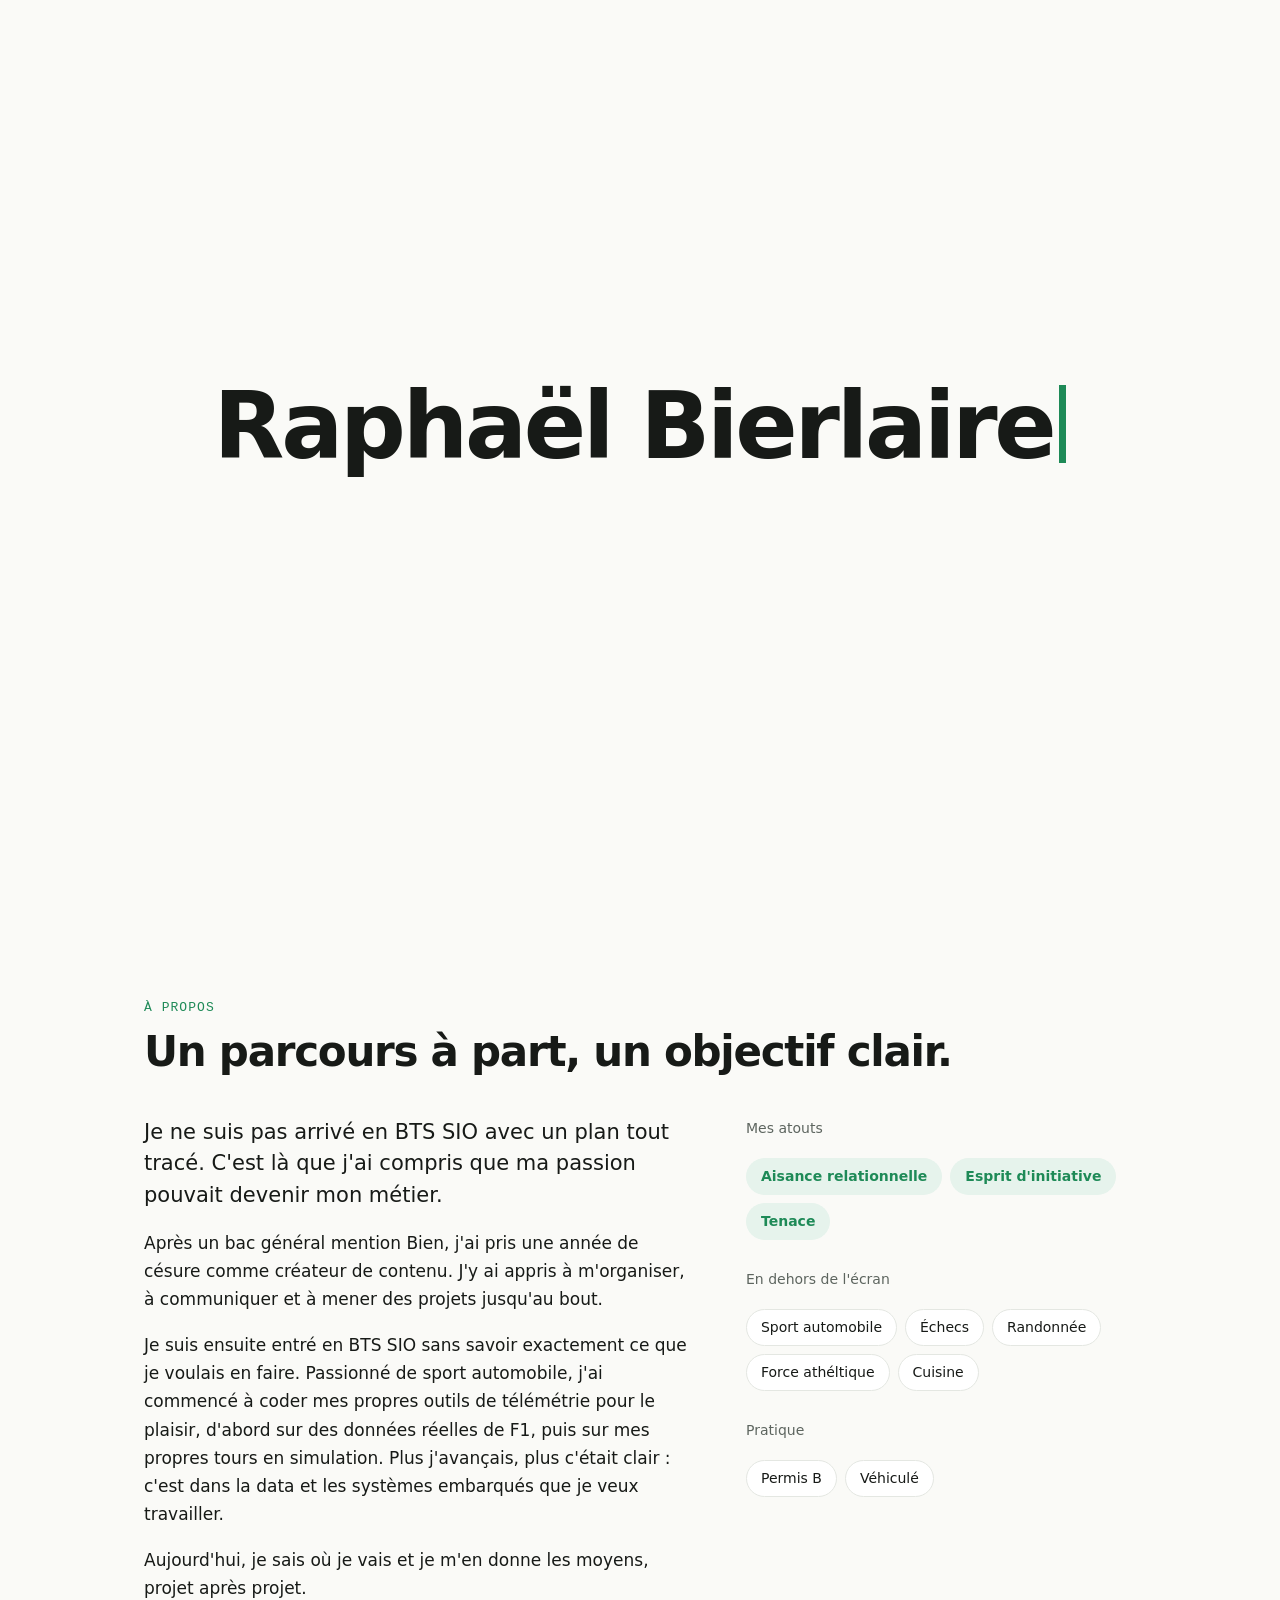
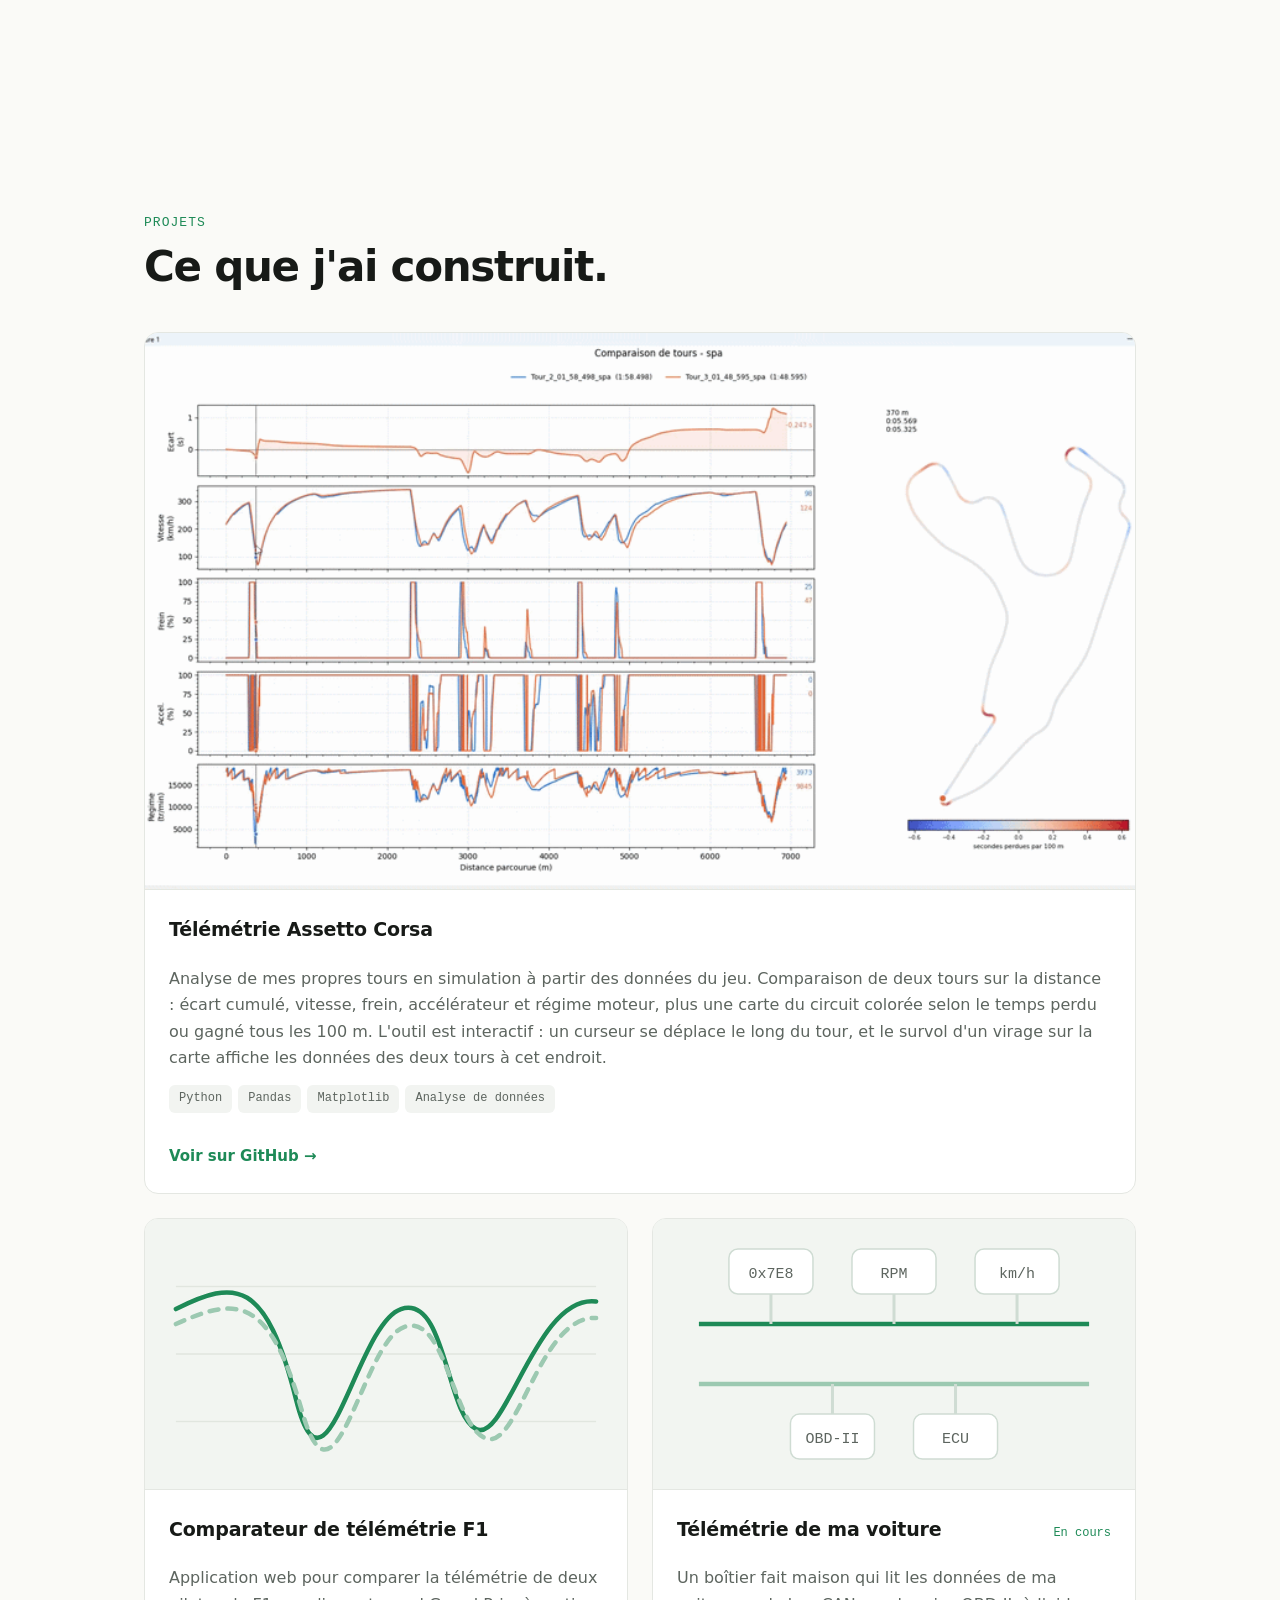
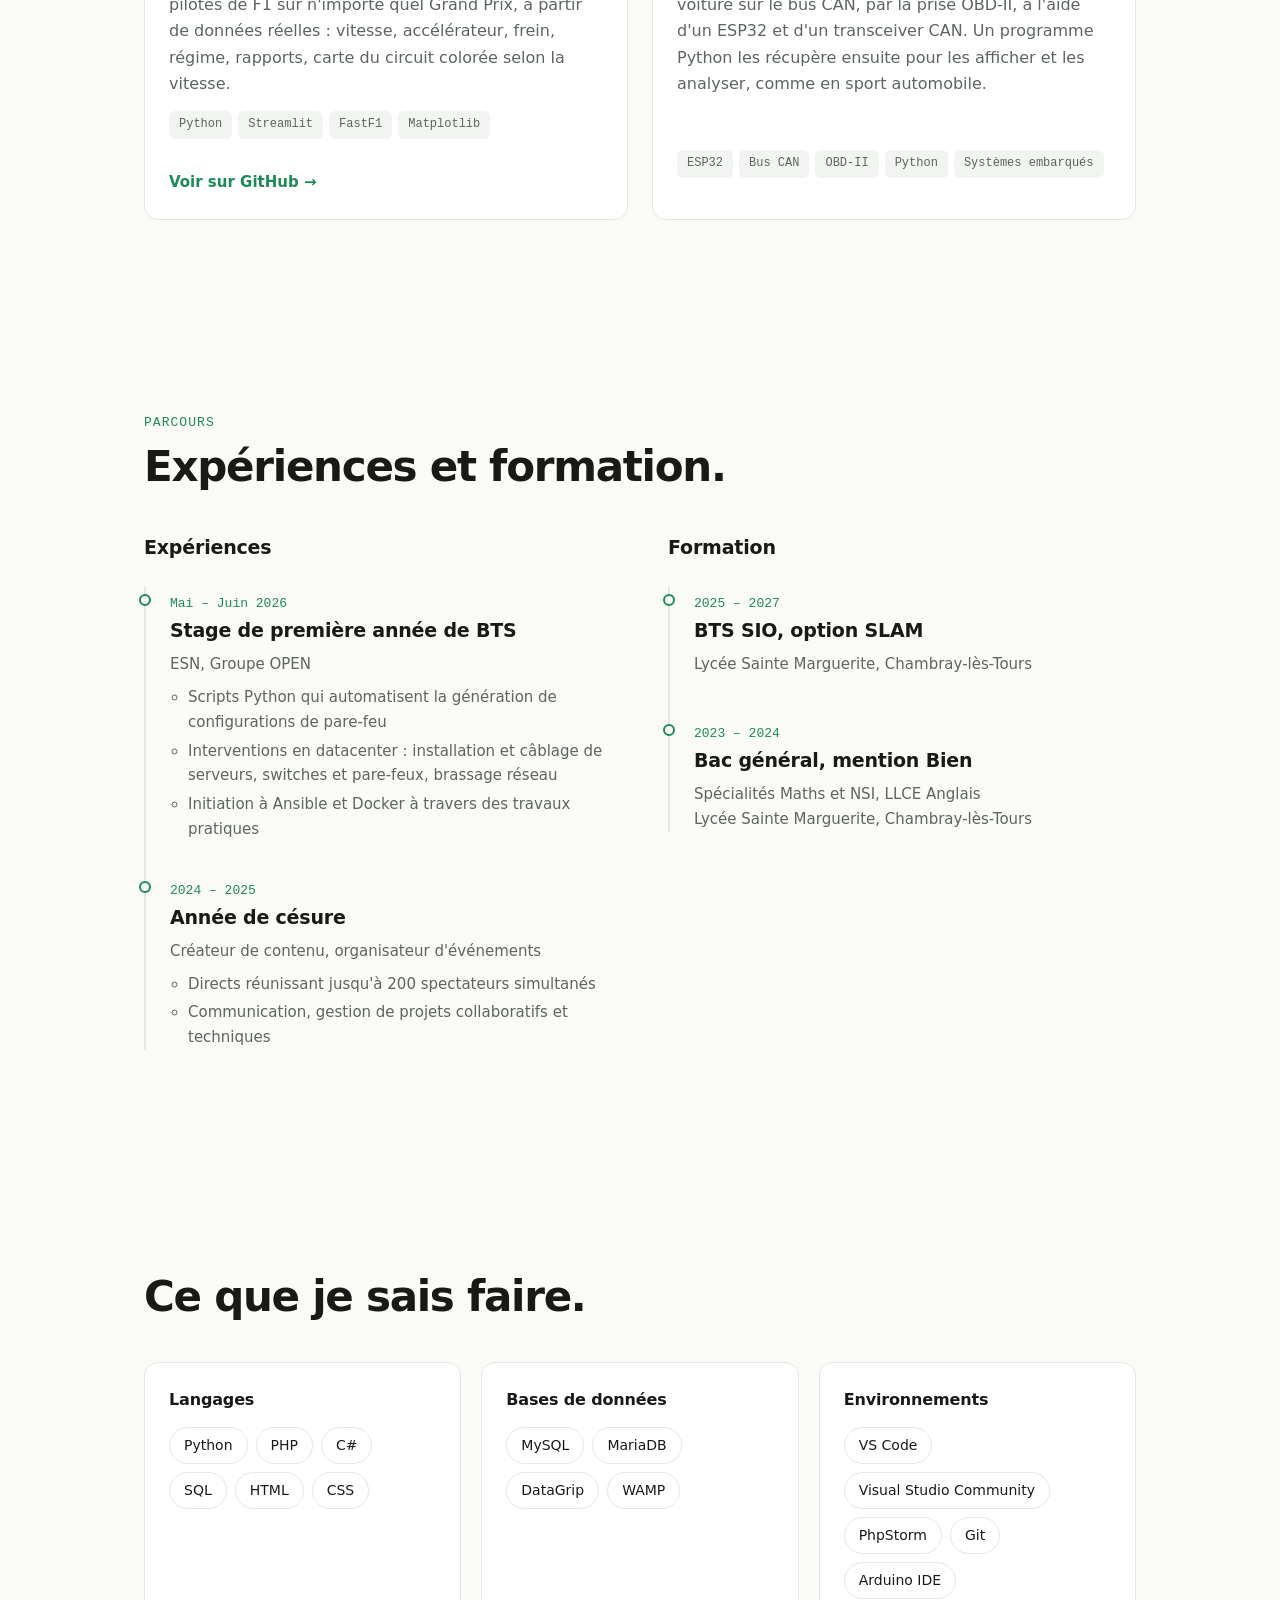
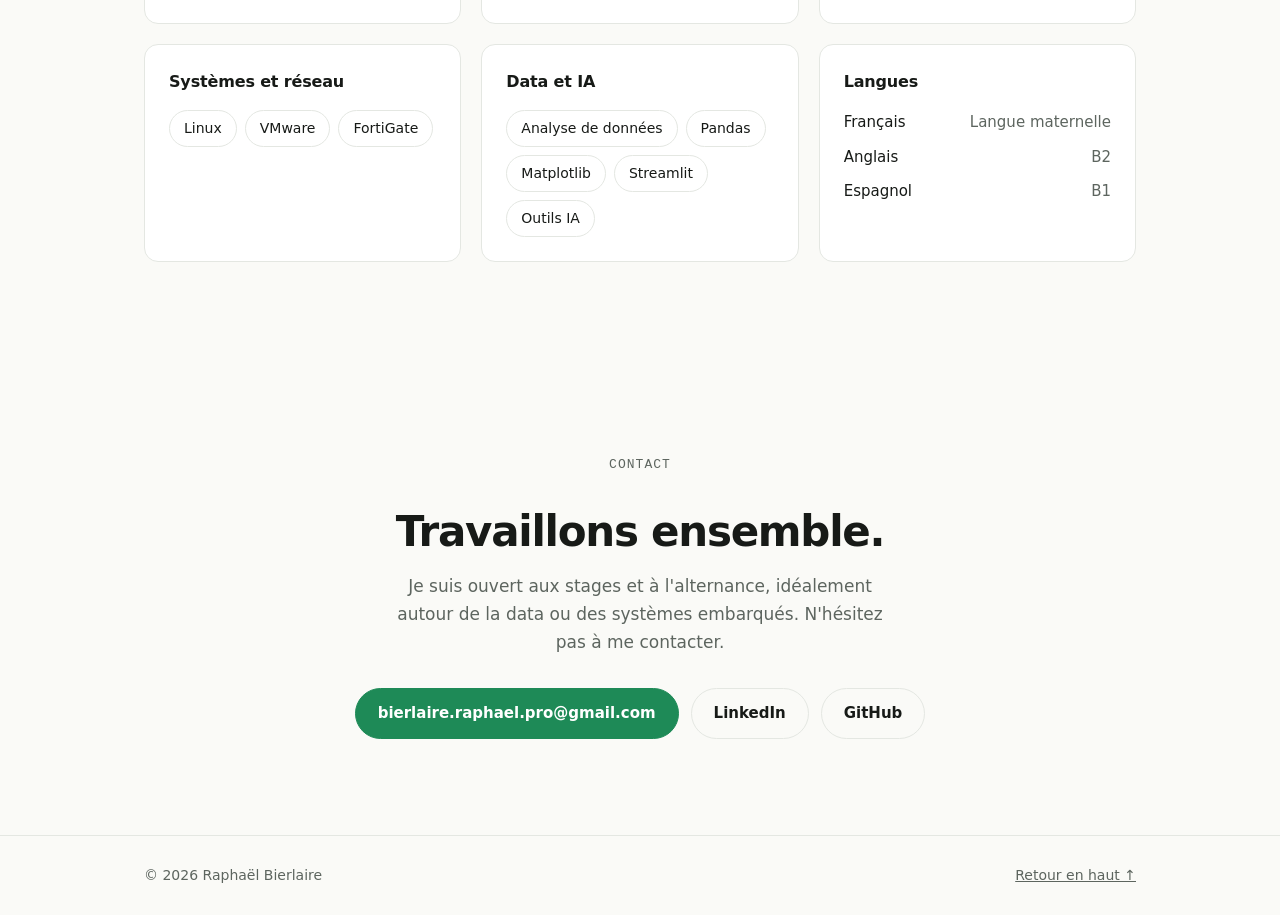
==== commit 5ea7b37b: "Update index.html" ====
--- a/index.html
+++ b/index.html
@@ -272,7 +272,7 @@
                 <li>Sport automobile</li>
                 <li>Échecs</li>
                 <li>Randonnée</li>
-                <li>Haltérophilie</li>
+                <li>Force athéltique</li>
                 <li>Cuisine</li>
               </ul>
             </div>
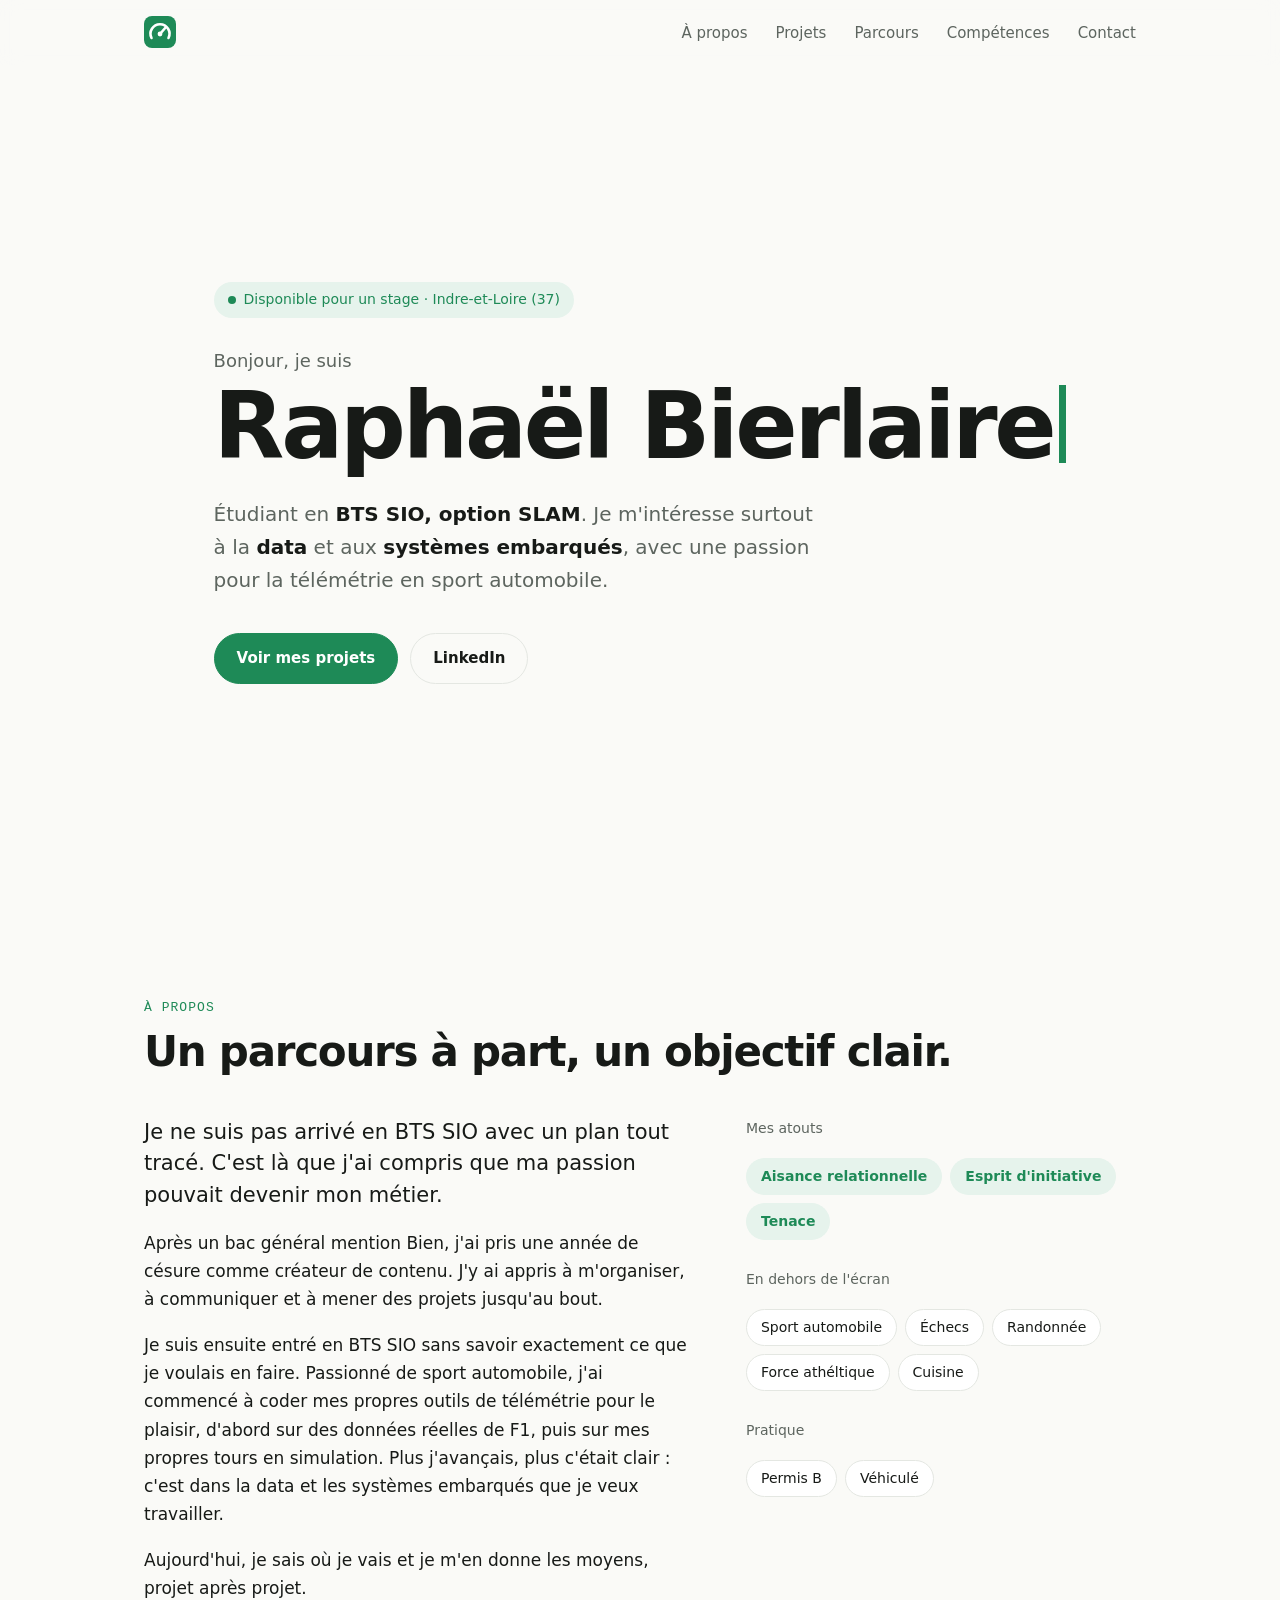
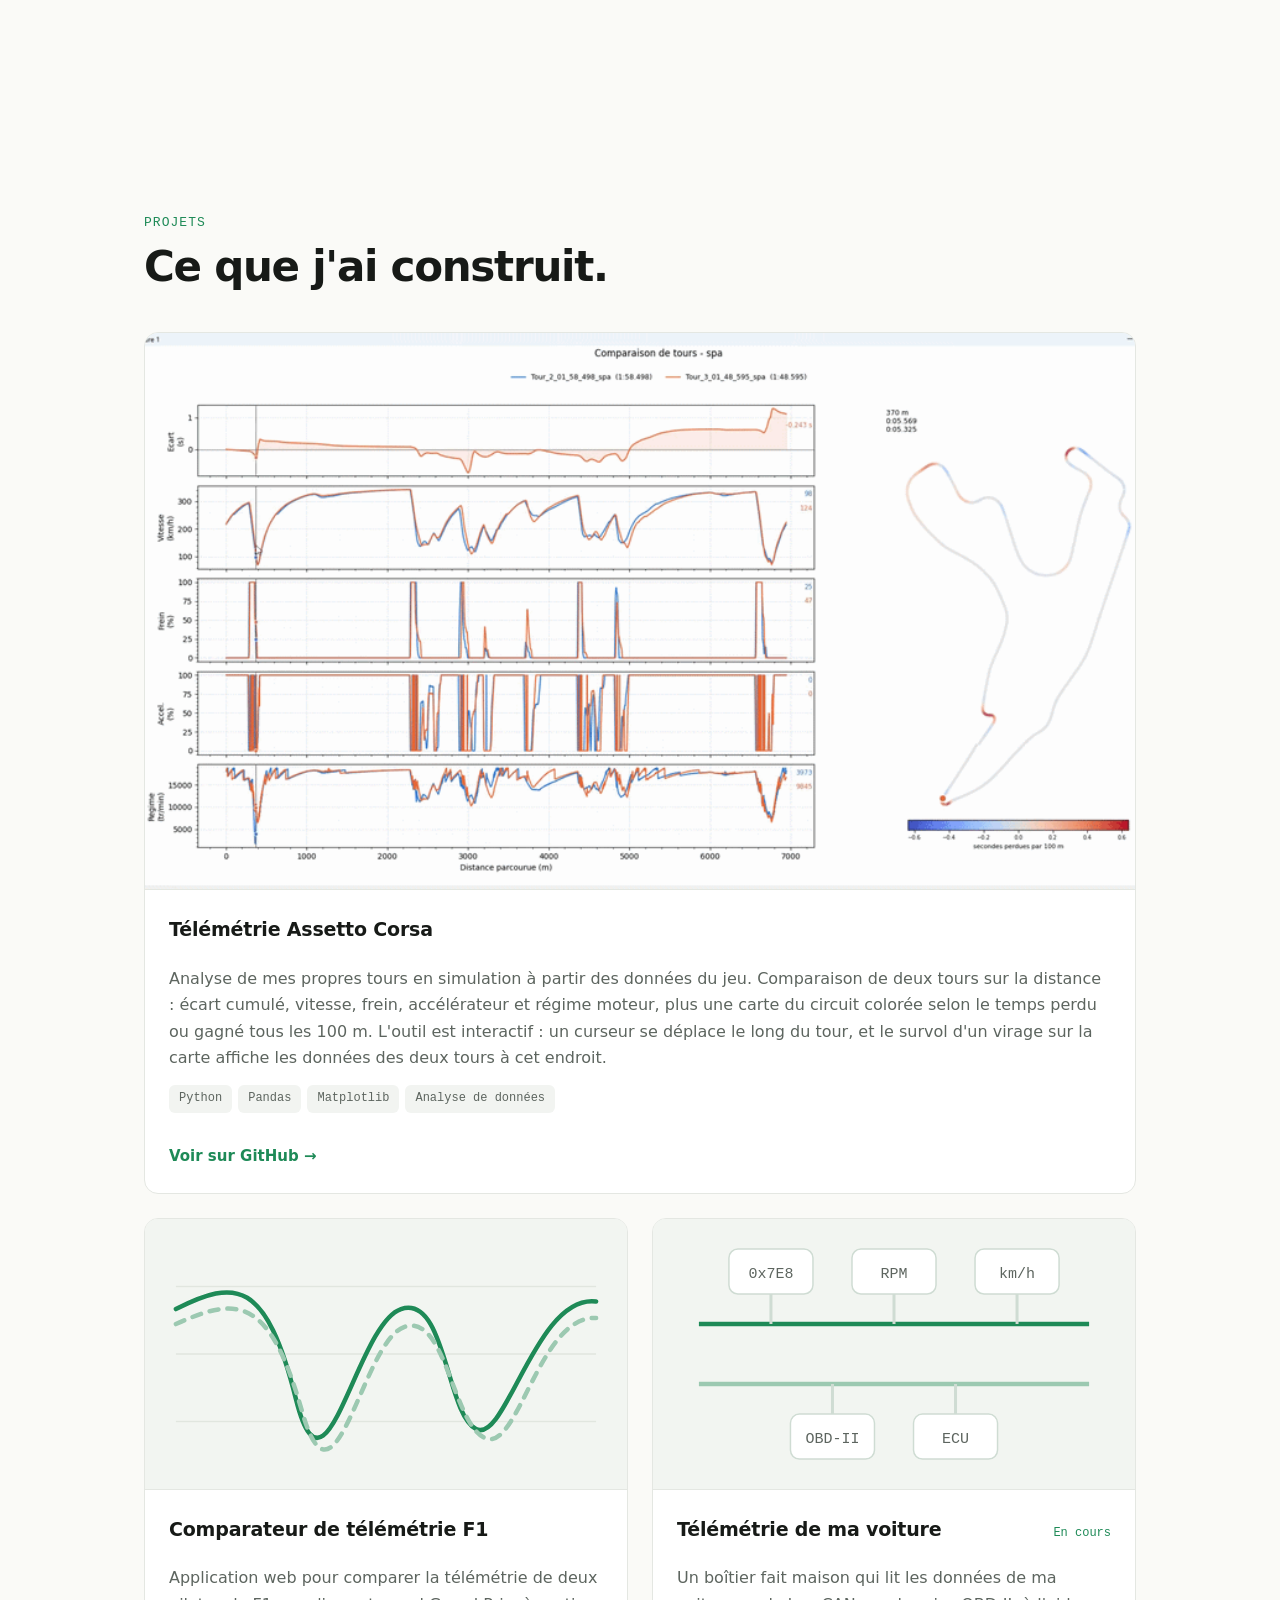
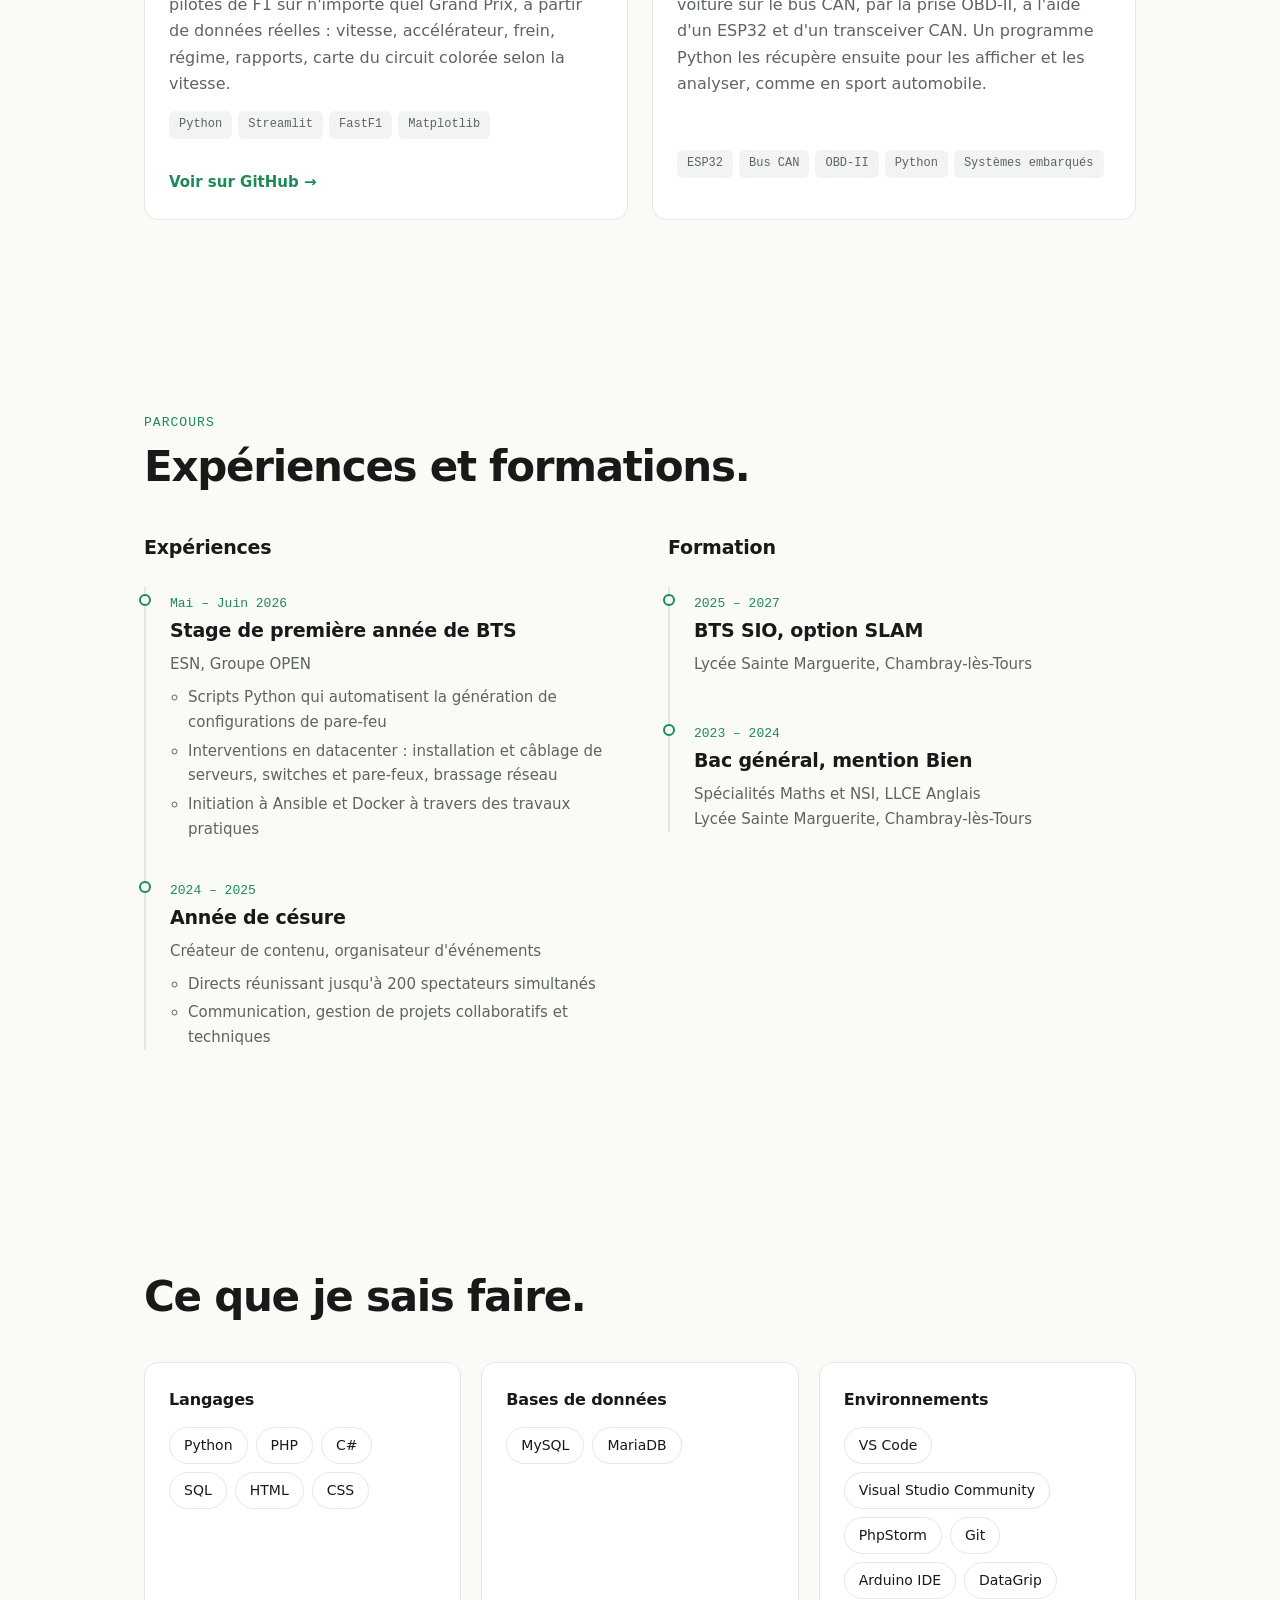
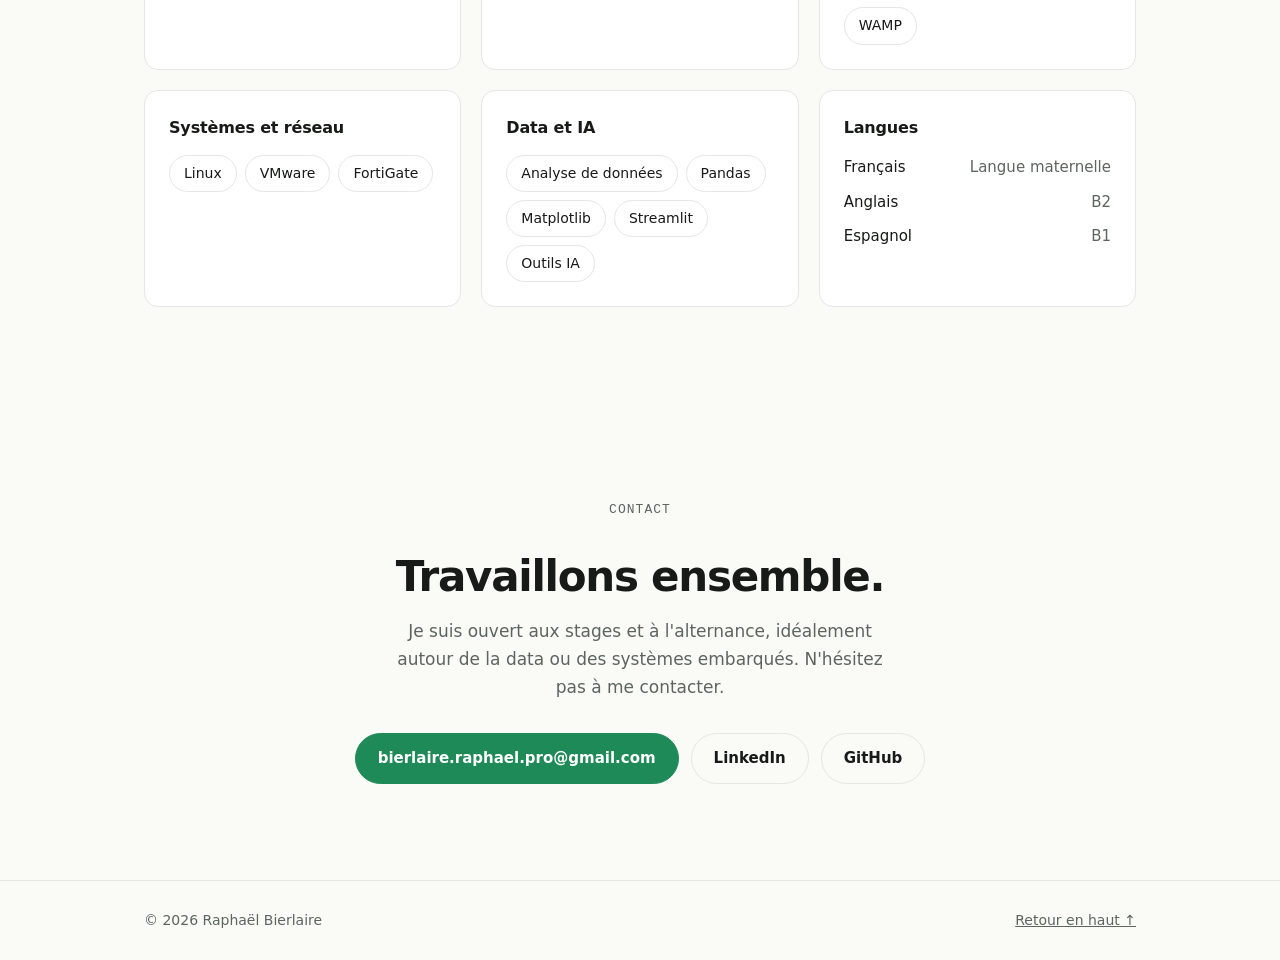
==== commit a2de432e: "Update index.html" ====
--- a/index.html
+++ b/index.html
@@ -369,7 +369,7 @@
     <section id="parcours">
       <div class="wrap">
         <p class="label reveal">Parcours</p>
-        <h2 class="reveal">Expériences et formation.</h2>
+        <h2 class="reveal">Expériences et formations.</h2>
         <div class="timeline-grid">
           <div class="reveal">
             <h3 style="margin-bottom:24px">Expériences</h3>
@@ -426,11 +426,11 @@
           </div>
           <div class="skill-box reveal">
             <h3>Bases de données</h3>
-            <ul class="chips"><li>MySQL</li><li>MariaDB</li><li>DataGrip</li><li>WAMP</li></ul>
+            <ul class="chips"><li>MySQL</li><li>MariaDB</li></ul>
           </div>
           <div class="skill-box reveal">
             <h3>Environnements</h3>
-            <ul class="chips"><li>VS Code</li><li>Visual Studio Community</li><li>PhpStorm</li><li>Git</li><li>Arduino IDE</li></ul>
+            <ul class="chips"><li>VS Code</li><li>Visual Studio Community</li><li>PhpStorm</li><li>Git</li><li>Arduino IDE</li><li>DataGrip</li><li>WAMP</li></ul>
           </div>
           <div class="skill-box reveal">
             <h3>Systèmes et réseau</h3>
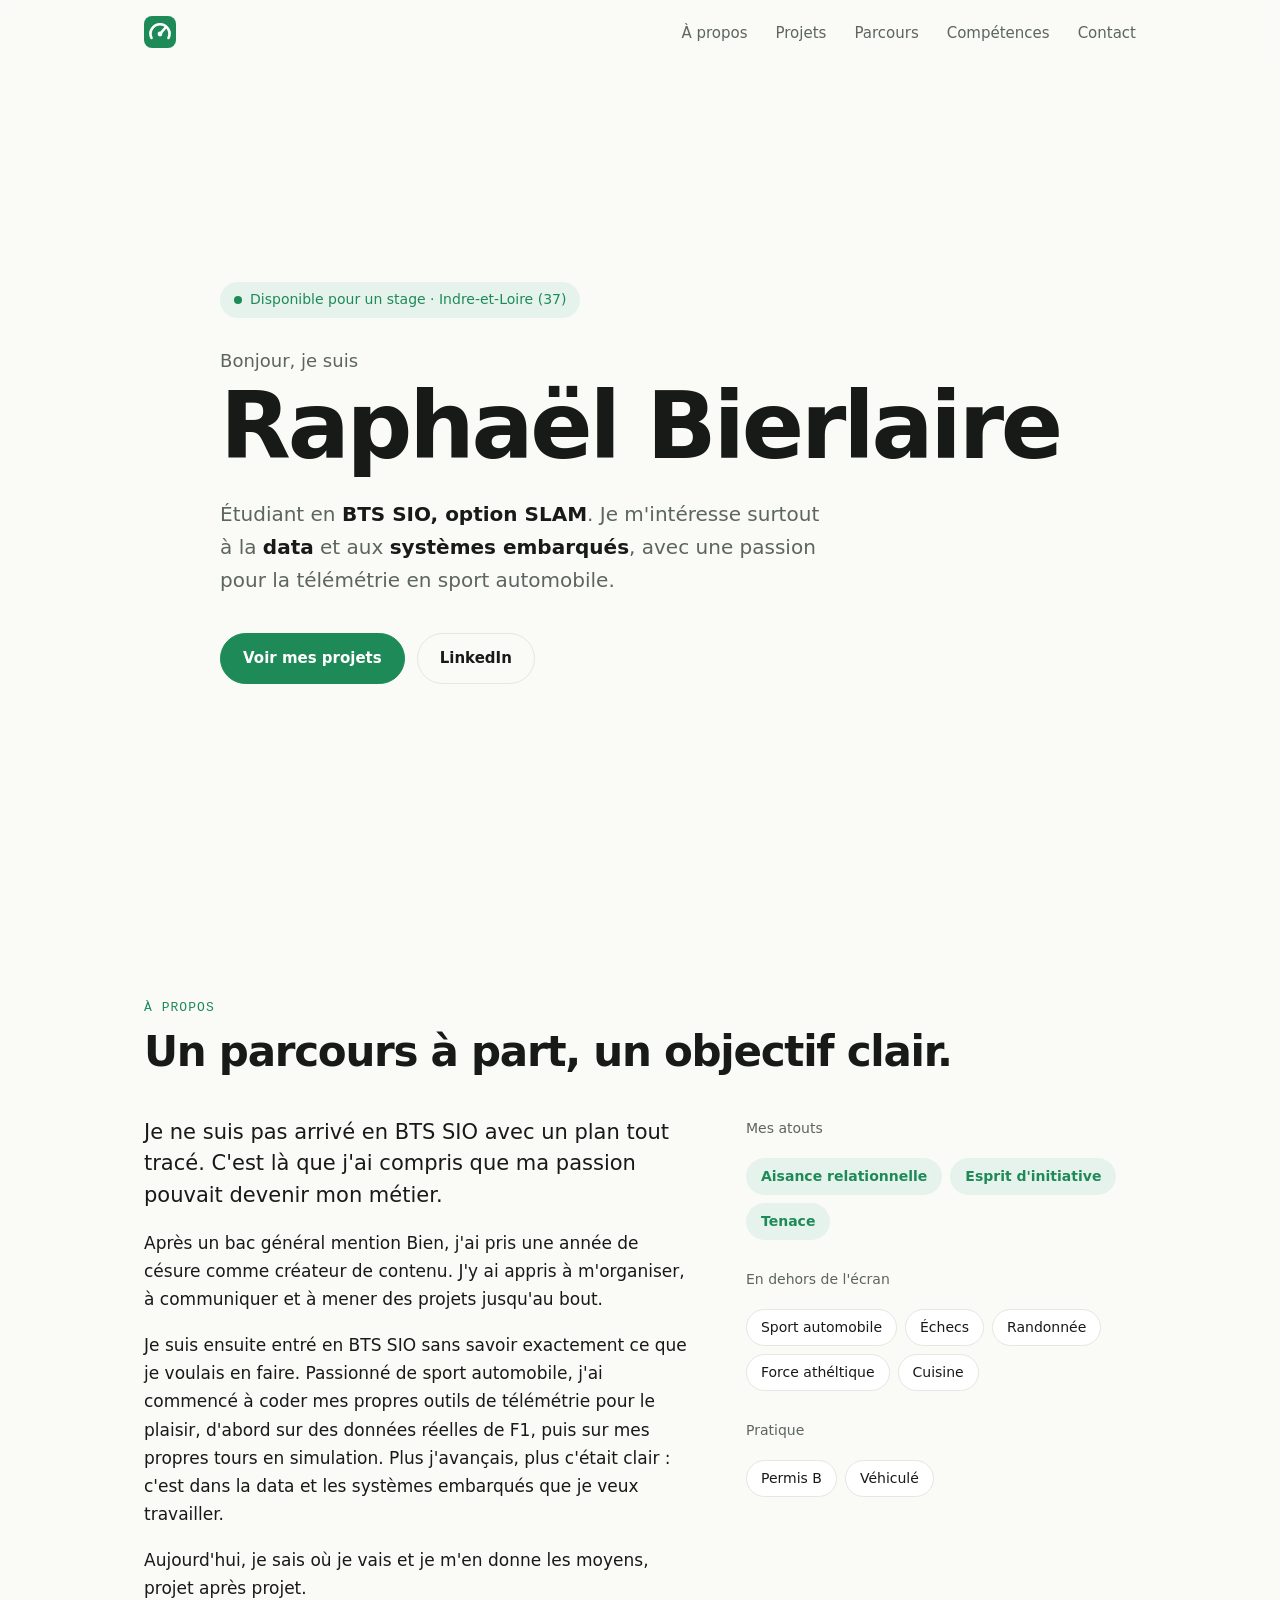
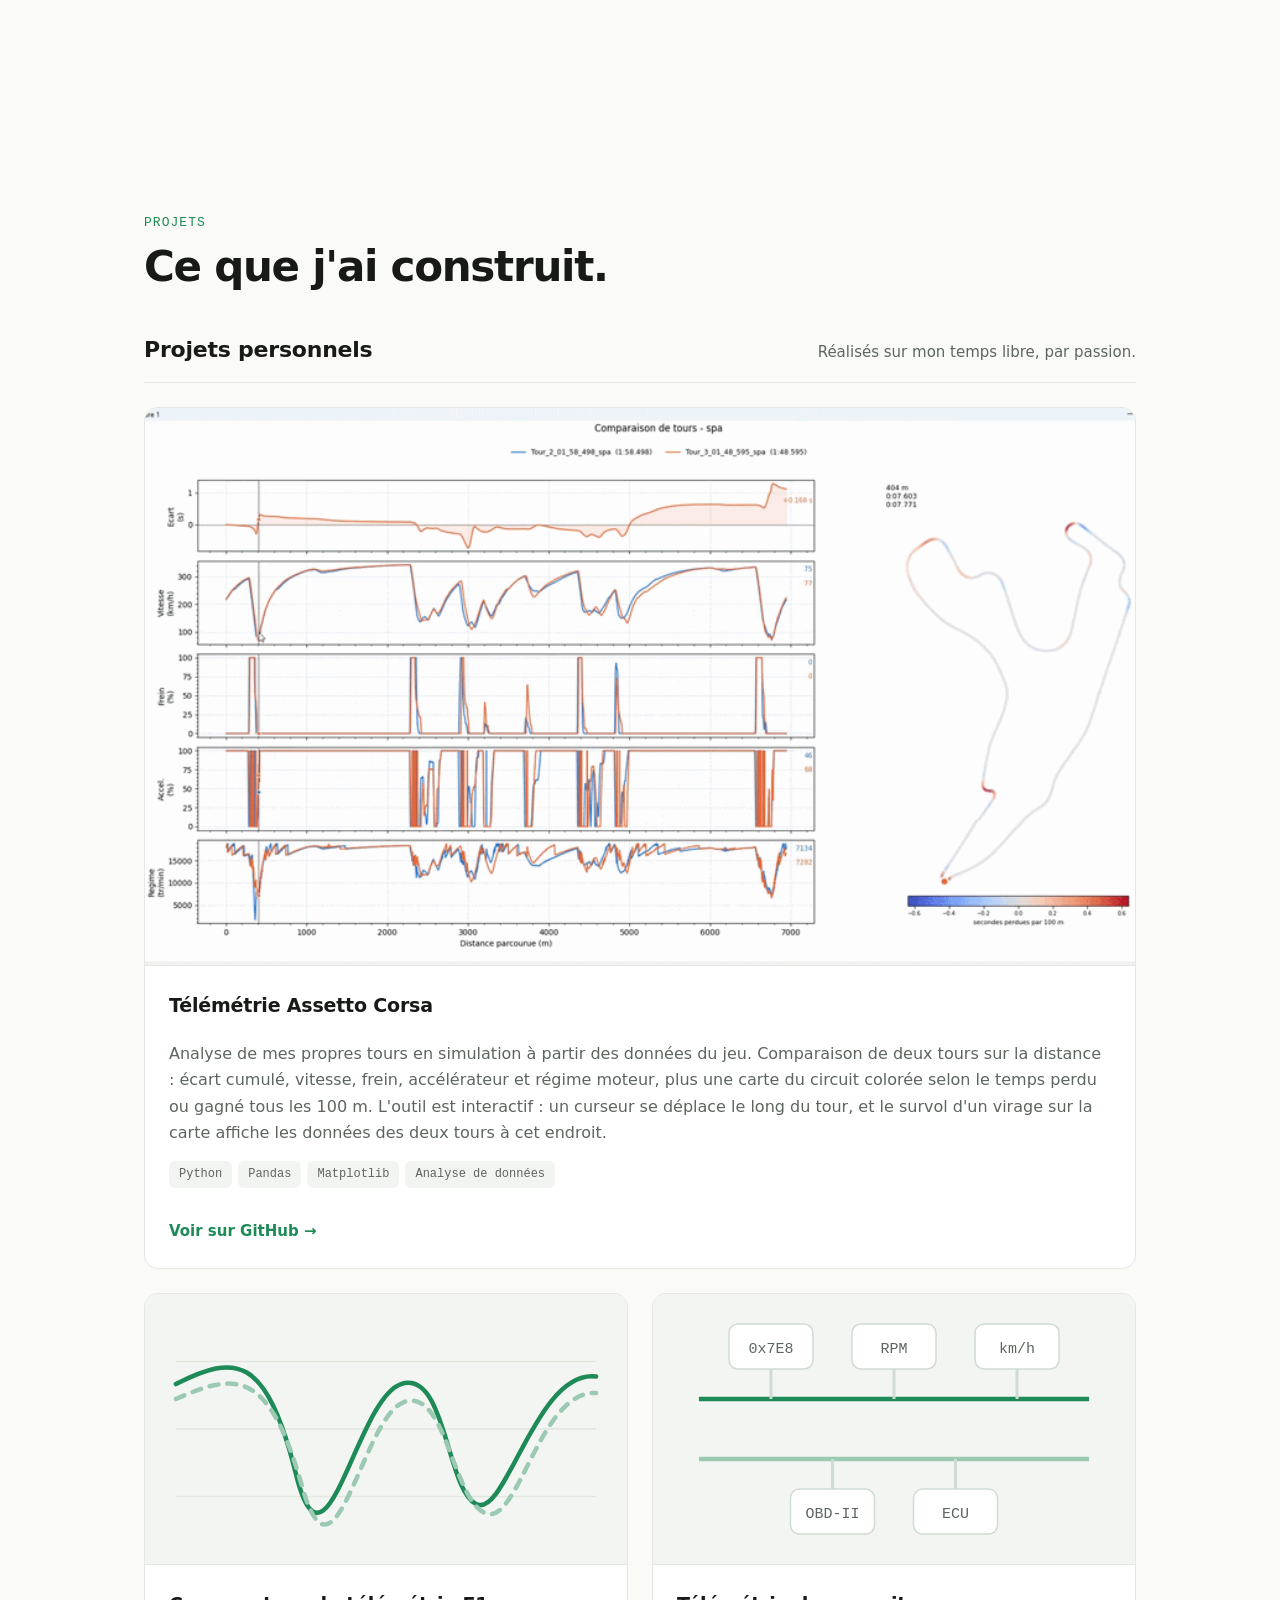
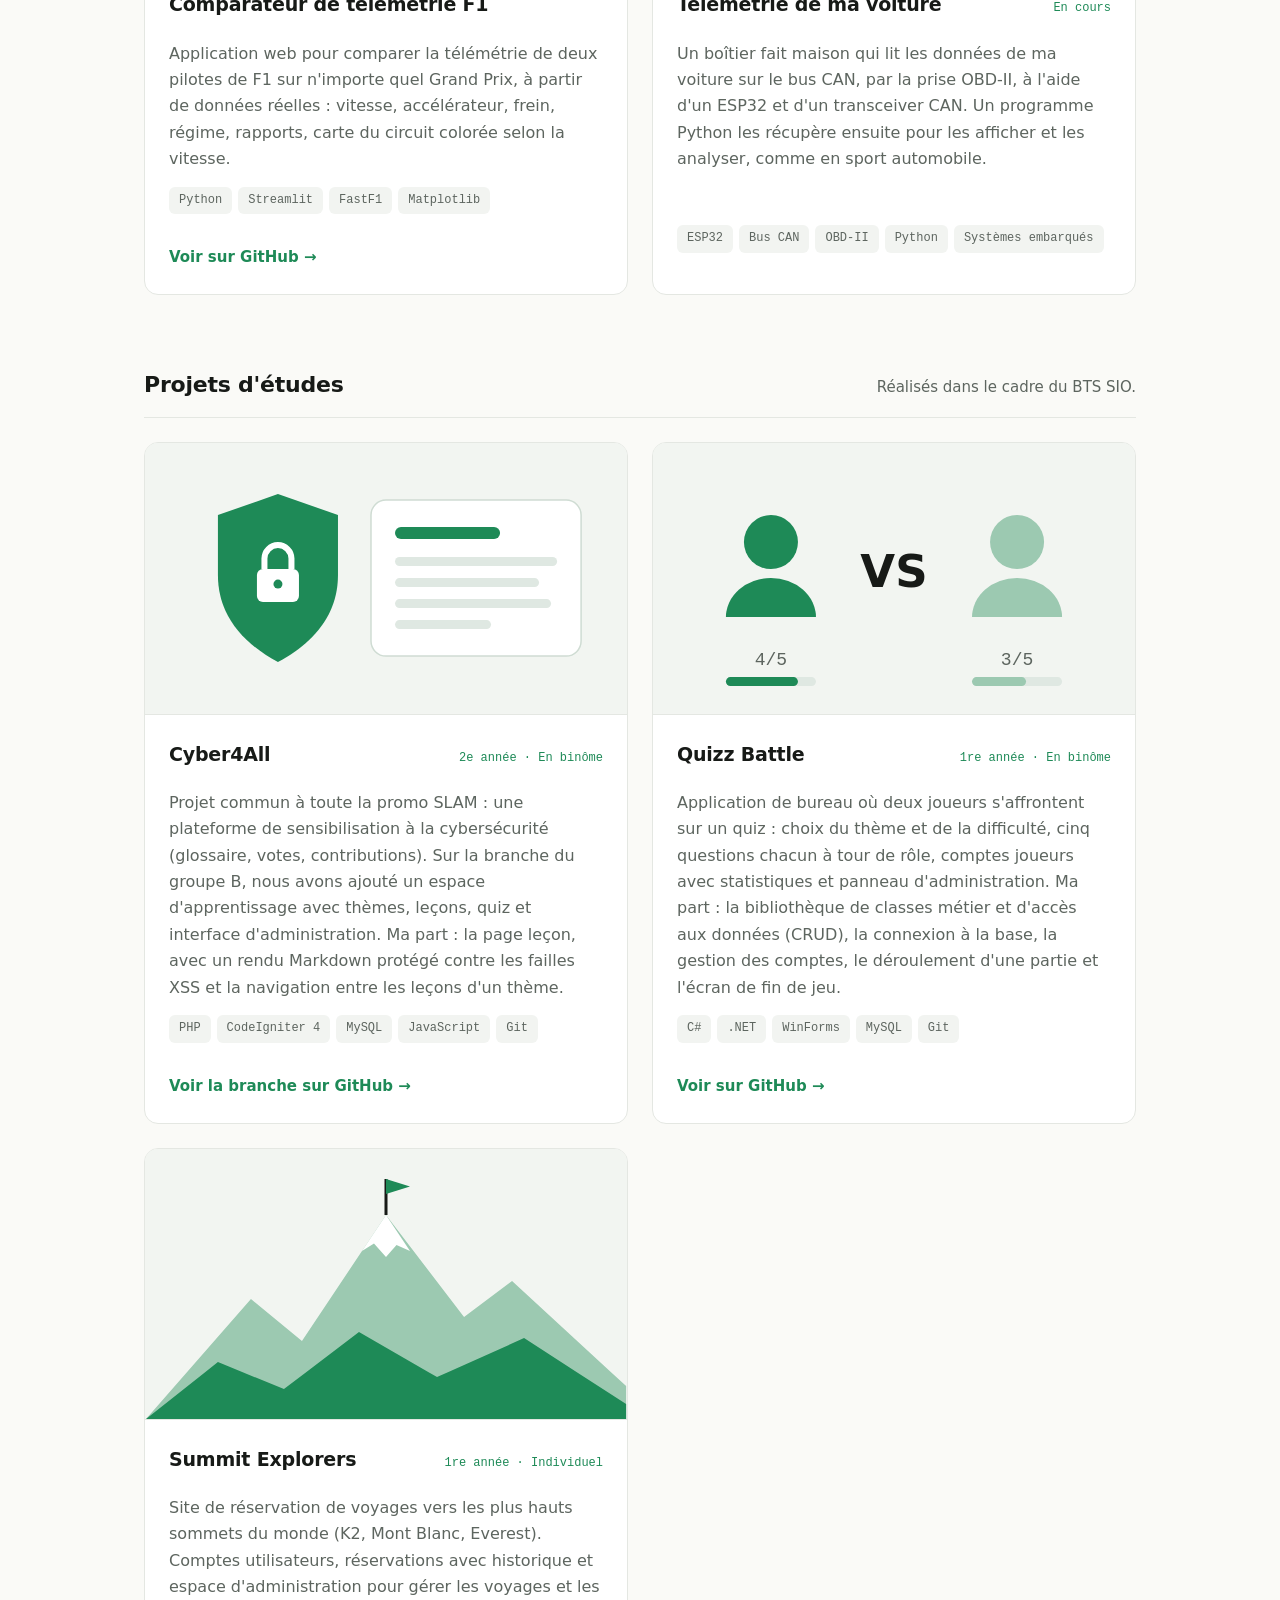
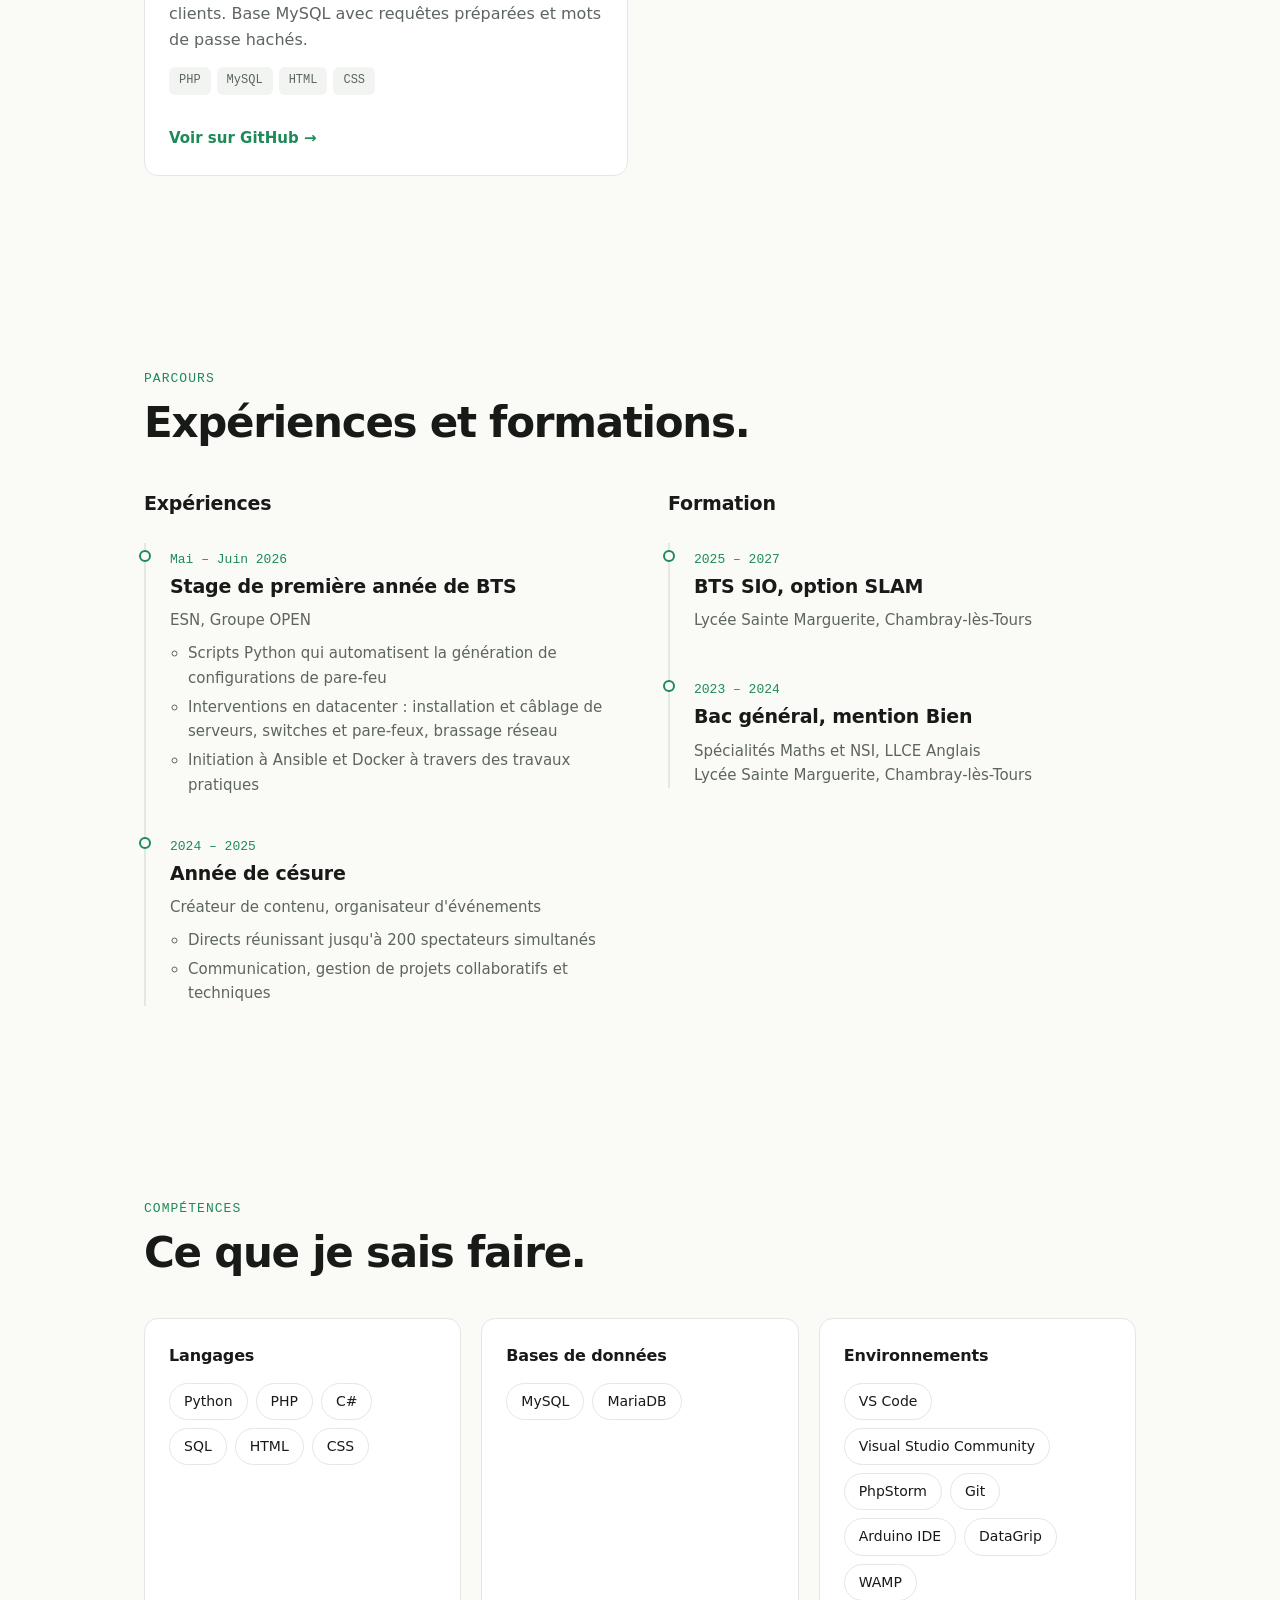
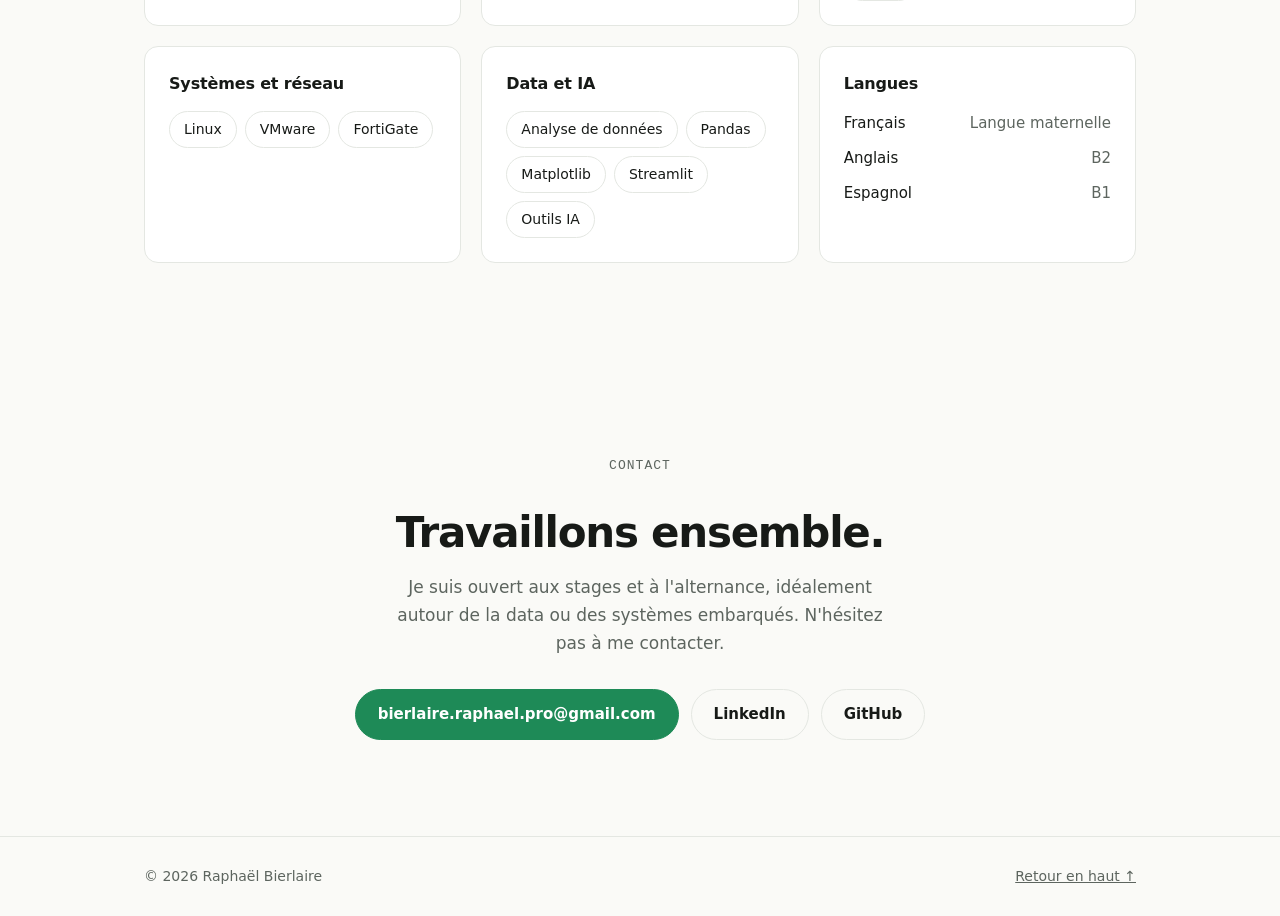
==== commit bedd12a3: "Update index.html" ====
--- a/index.html
+++ b/index.html
@@ -78,13 +78,14 @@
       font-weight: 800;
       min-height: 1.05em;
     }
-    .caret {
-      display: inline-block; width: .08em; height: .85em;
-      background: var(--accent); margin-left: .06em;
-      vertical-align: -.05em;
-      animation: blink 1s steps(1) infinite;
-    }
-    @keyframes blink { 50% { opacity: 0; } }
+    /* Nom : se découvre depuis le centre vers les bords */
+    .name { display: inline-block; }
+    .js .name { clip-path: inset(-.25em 50% -.25em 50%); letter-spacing: -.12em; }
+    .js .name.unveil { animation: unveil .75s cubic-bezier(.65, 0, .35, 1) forwards; }
+    @keyframes unveil {
+      from { clip-path: inset(-.25em 50% -.25em 50%); letter-spacing: -.12em; }
+      to   { clip-path: inset(-.25em 0 -.25em 0);     letter-spacing: -.035em; }
+    }
     .tagline { max-width: 600px; margin: 22px 0 36px; font-size: 20px; color: var(--muted); }
     .tagline strong { color: var(--text); font-weight: 600; }
     .actions { display: flex; flex-wrap: wrap; gap: 12px; }
@@ -159,6 +160,15 @@
     .card-link { font-weight: 600; font-size: 15px; color: var(--accent); text-decoration: none; }
     .card-link:hover { text-decoration: underline; }
 
+    /* Groupes de projets : personnels / études */
+    .project-group + .project-group { margin-top: 72px; }
+    .group-head {
+      display: flex; justify-content: space-between; align-items: baseline; flex-wrap: wrap;
+      gap: 6px 16px; margin-bottom: 24px; padding-bottom: 14px; border-bottom: 1px solid var(--line);
+    }
+    .group-head h3 { font-size: 22px; margin: 0; }
+    .group-head p { margin: 0; color: var(--muted); font-size: 15px; }
+
     /* Parcours */
     .timeline-grid { display: grid; grid-template-columns: 1fr 1fr; gap: 56px; }
     .timeline { list-style: none; margin: 0; padding: 0 0 0 24px; border-left: 2px solid var(--line); }
@@ -211,6 +221,7 @@
       *, *::before, *::after { animation: none !important; transition: none !important; }
       html { scroll-behavior: auto; }
       .js .reveal, .js .after-type, .js header { opacity: 1; transform: none; }
+      .js .name { clip-path: none; letter-spacing: inherit; }
     }
   </style>
   <script>document.documentElement.classList.add('js');</script>
@@ -236,7 +247,7 @@
       <div class="wrap" id="intro">
         <span class="badge after-type">Disponible pour un stage · Indre-et-Loire (37)</span>
         <p class="hello after-type">Bonjour, je suis</p>
-        <h1><span id="typed" data-text="Raphaël Bierlaire">Raphaël Bierlaire</span><span class="caret" aria-hidden="true"></span></h1>
+        <h1><span class="name" id="name">Raphaël Bierlaire</span></h1>
         <p class="tagline after-type">Étudiant en <strong>BTS SIO, option SLAM</strong>. Je m'intéresse surtout à la <strong>data</strong> et aux <strong>systèmes embarqués</strong>, avec une passion pour la télémétrie en sport automobile.</p>
         <div class="actions after-type">
           <a href="#projets" class="btn primary">Voir mes projets</a>
@@ -293,7 +304,12 @@
       <div class="wrap">
         <p class="label reveal">Projets</p>
         <h2 class="reveal">Ce que j'ai construit.</h2>
-        <div class="projects">
+        <div class="project-group">
+          <div class="group-head reveal">
+            <h3>Projets personnels</h3>
+            <p>Réalisés sur mon temps libre, par passion.</p>
+          </div>
+          <div class="projects">
 
           <article class="card wide reveal">
             <div class="thumb">
@@ -361,6 +377,93 @@
             </div>
           </article>
 
+          </div>
+        </div>
+
+        <div class="project-group">
+          <div class="group-head reveal">
+            <h3>Projets d'études</h3>
+            <p>Réalisés dans le cadre du BTS SIO.</p>
+          </div>
+          <div class="projects">
+
+          <article class="card reveal">
+            <div class="thumb">
+              <svg viewBox="0 0 320 180" role="img" aria-label="Visuel : bouclier de sécurité et lignes de texte d'une leçon">
+                <rect width="320" height="180" fill="#f2f5f1"/>
+                <rect x="150" y="38" width="140" height="104" rx="10" fill="#fff" stroke="#cfdcd3"/>
+                <rect x="166" y="56" width="70" height="8" rx="4" fill="#1e8a57"/>
+                <g fill="#dfe8e2">
+                  <rect x="166" y="76" width="108" height="6" rx="3"/><rect x="166" y="90" width="96" height="6" rx="3"/>
+                  <rect x="166" y="104" width="104" height="6" rx="3"/><rect x="166" y="118" width="64" height="6" rx="3"/>
+                </g>
+                <path d="M88 34 L128 48 V88 C128 116 110 134 88 146 C66 134 48 116 48 88 V48 Z" fill="#1e8a57"/>
+                <rect x="74" y="84" width="28" height="22" rx="4" fill="#fff"/>
+                <path d="M79 84 V77 A9 9 0 0 1 97 77 V84" fill="none" stroke="#fff" stroke-width="4"/>
+                <circle cx="88" cy="94" r="3" fill="#1e8a57"/>
+              </svg>
+            </div>
+            <div class="card-body">
+              <div class="card-head">
+                <h3>Cyber4All</h3>
+                <span class="status">2e année · En binôme</span>
+              </div>
+              <p>Projet commun à toute la promo SLAM : une plateforme de sensibilisation à la cybersécurité (glossaire, votes, contributions). Sur la branche du groupe B, nous avons ajouté un espace d'apprentissage avec thèmes, leçons, quiz et interface d'administration. Ma part : la page leçon, avec un rendu Markdown protégé contre les failles XSS et la navigation entre les leçons d'un thème.</p>
+              <ul class="tags"><li>PHP</li><li>CodeIgniter 4</li><li>MySQL</li><li>JavaScript</li><li>Git</li></ul>
+              <a class="card-link" href="https://github.com/arthreto/cyber4All/tree/Groupe-B" target="_blank" rel="noopener">Voir la branche sur GitHub →</a>
+            </div>
+          </article>
+
+          <article class="card reveal">
+            <div class="thumb">
+              <svg viewBox="0 0 320 180" role="img" aria-label="Visuel : deux joueurs face à face avec leur score">
+                <rect width="320" height="180" fill="#f2f5f1"/>
+                <g fill="#1e8a57"><circle cx="78" cy="66" r="18"/><path d="M48 116 a30 26 0 0 1 60 0 Z"/></g>
+                <g fill="#9cc9b1"><circle cx="242" cy="66" r="18"/><path d="M212 116 a30 26 0 0 1 60 0 Z"/></g>
+                <text x="160" y="96" text-anchor="middle" font-family="ui-sans-serif, system-ui, sans-serif" font-size="30" font-weight="800" fill="#171a17">VS</text>
+                <g font-family="ui-monospace, Menlo, monospace" font-size="12" fill="#5d655f" text-anchor="middle">
+                  <text x="78" y="148">4/5</text><text x="242" y="148">3/5</text>
+                </g>
+                <g>
+                  <rect x="48" y="156" width="60" height="6" rx="3" fill="#dfe8e2"/><rect x="48" y="156" width="48" height="6" rx="3" fill="#1e8a57"/>
+                  <rect x="212" y="156" width="60" height="6" rx="3" fill="#dfe8e2"/><rect x="212" y="156" width="36" height="6" rx="3" fill="#9cc9b1"/>
+                </g>
+              </svg>
+            </div>
+            <div class="card-body">
+              <div class="card-head">
+                <h3>Quizz Battle</h3>
+                <span class="status">1re année · En binôme</span>
+              </div>
+              <p>Application de bureau où deux joueurs s'affrontent sur un quiz : choix du thème et de la difficulté, cinq questions chacun à tour de rôle, comptes joueurs avec statistiques et panneau d'administration. Ma part : la bibliothèque de classes métier et d'accès aux données (CRUD), la connexion à la base, la gestion des comptes, le déroulement d'une partie et l'écran de fin de jeu.</p>
+              <ul class="tags"><li>C#</li><li>.NET</li><li>WinForms</li><li>MySQL</li><li>Git</li></ul>
+              <a class="card-link" href="https://github.com/SuperrTatane/quizz_battle" target="_blank" rel="noopener">Voir sur GitHub →</a>
+            </div>
+          </article>
+
+          <article class="card reveal">
+            <div class="thumb">
+              <svg viewBox="0 0 320 180" role="img" aria-label="Visuel : silhouette de sommets enneigés">
+                <rect width="320" height="180" fill="#f2f5f1"/>
+                <path d="M0 180 L70 100 L104 128 L160 44 L212 112 L244 88 L320 158 L320 180 Z" fill="#9cc9b1"/>
+                <path d="M160 44 L176 68 L167 64 L160 72 L152 63 L144 68 Z" fill="#fff"/>
+                <path d="M0 180 L48 142 L92 160 L142 122 L194 152 L252 126 L320 170 L320 180 Z" fill="#1e8a57"/>
+                <line x1="160" y1="44" x2="160" y2="20" stroke="#171a17" stroke-width="2"/>
+                <path d="M160 20 L176 25 L160 30 Z" fill="#1e8a57"/>
+              </svg>
+            </div>
+            <div class="card-body">
+              <div class="card-head">
+                <h3>Summit Explorers</h3>
+                <span class="status">1re année · Individuel</span>
+              </div>
+              <p>Site de réservation de voyages vers les plus hauts sommets du monde (K2, Mont Blanc, Everest). Comptes utilisateurs, réservations avec historique et espace d'administration pour gérer les voyages et les clients. Base MySQL avec requêtes préparées et mots de passe hachés.</p>
+              <ul class="tags"><li>PHP</li><li>MySQL</li><li>HTML</li><li>CSS</li></ul>
+              <a class="card-link" href="https://github.com/Waaallyy/SummitExplorers" target="_blank" rel="noopener">Voir sur GitHub →</a>
+            </div>
+          </article>
+
+          </div>
         </div>
       </div>
     </section>
@@ -478,8 +581,7 @@
     (function () {
       var body = document.body;
       var intro = document.getElementById('intro');
-      var typed = document.getElementById('typed');
-      var text = typed.getAttribute('data-text');
+      var name = document.getElementById('name');
       var reduced = window.matchMedia('(prefers-reduced-motion: reduce)').matches;
 
       function finishIntro() {
@@ -487,17 +589,14 @@
         body.classList.add('ready');
       }
 
-      // 1. Le nom s'écrit lettre par lettre, puis le reste apparaît en fondu
+      // 1. Le nom se découvre du centre vers l'extérieur, puis le reste apparaît en fondu
       if (reduced) {
         finishIntro();
       } else {
-        typed.textContent = '';
-        var i = 0;
-        setTimeout(function step() {
-          typed.textContent = text.slice(0, ++i);
-          if (i < text.length) setTimeout(step, 70 + Math.random() * 50);
-          else setTimeout(finishIntro, 250);
-        }, 400);
+        setTimeout(function () {
+          name.classList.add('unveil');
+          setTimeout(finishIntro, 550);
+        }, 200);
       }
 
       // 2. Les sections apparaissent au défilement
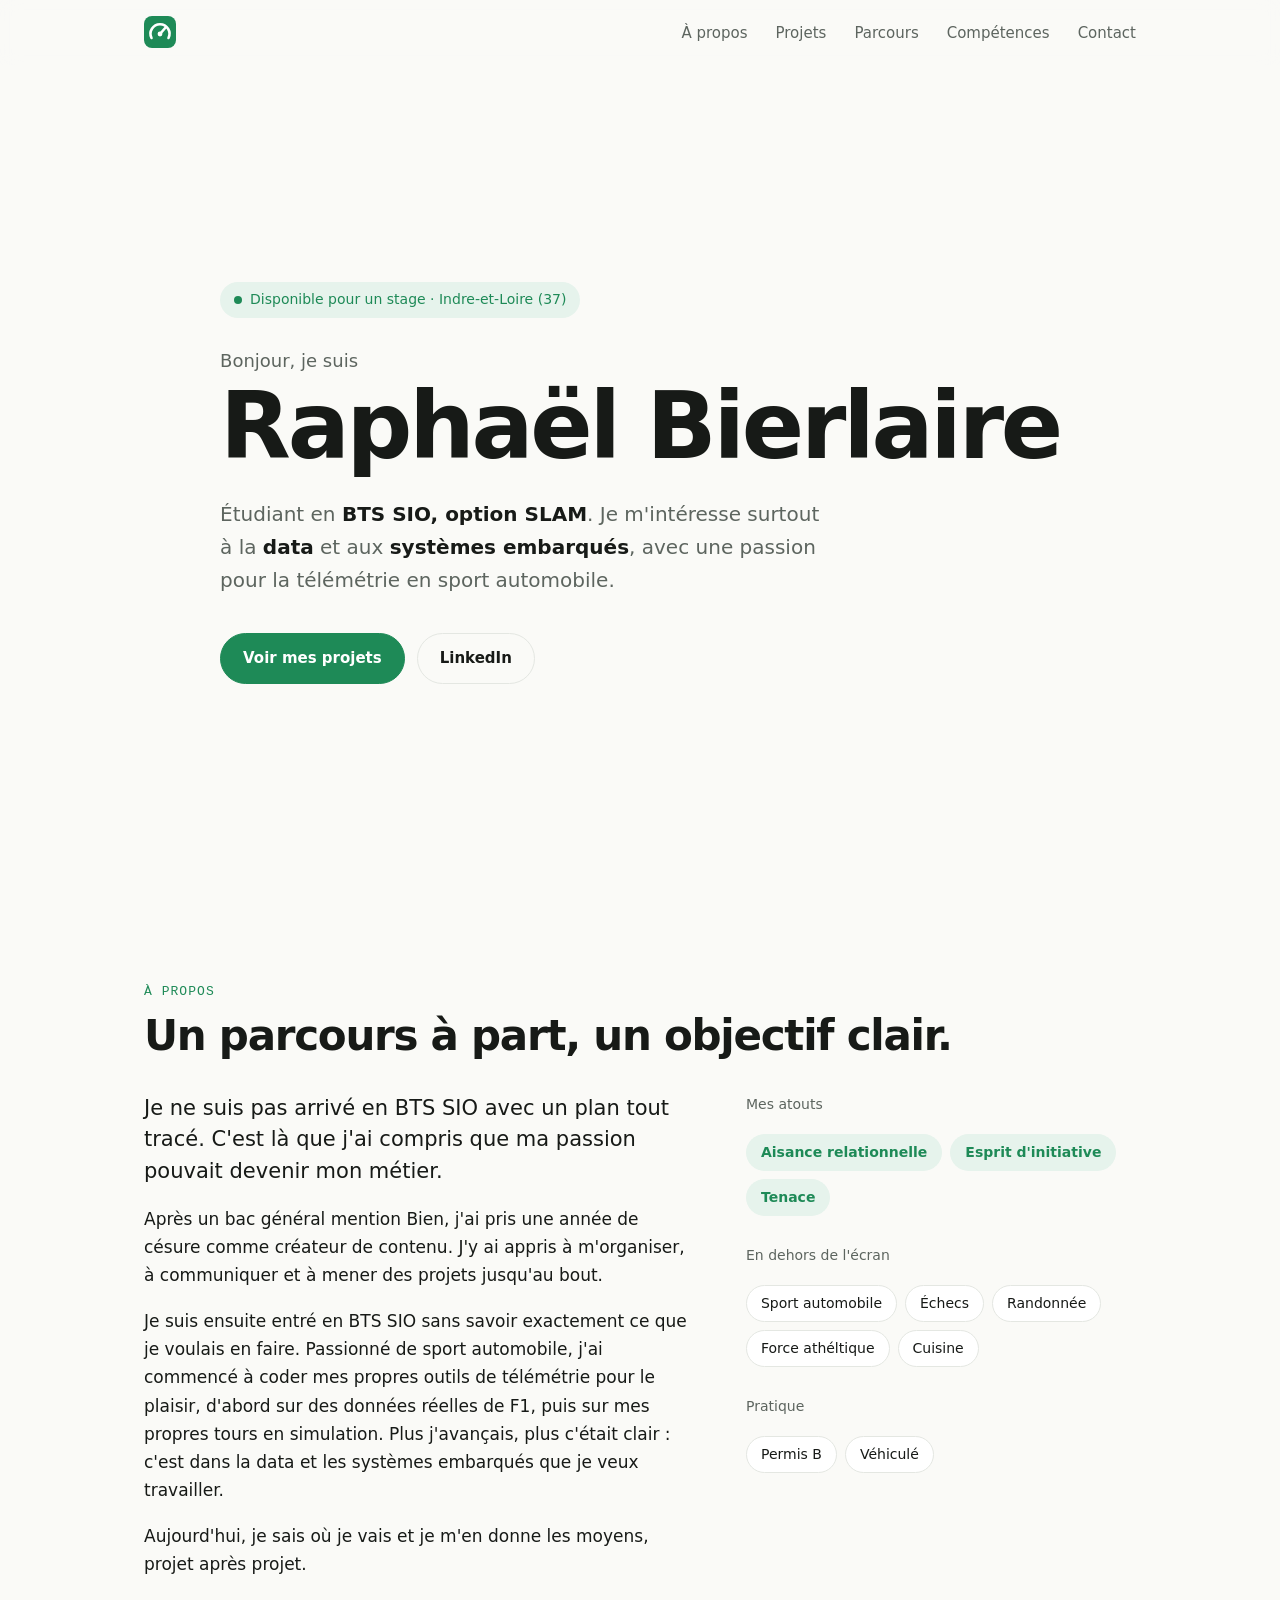
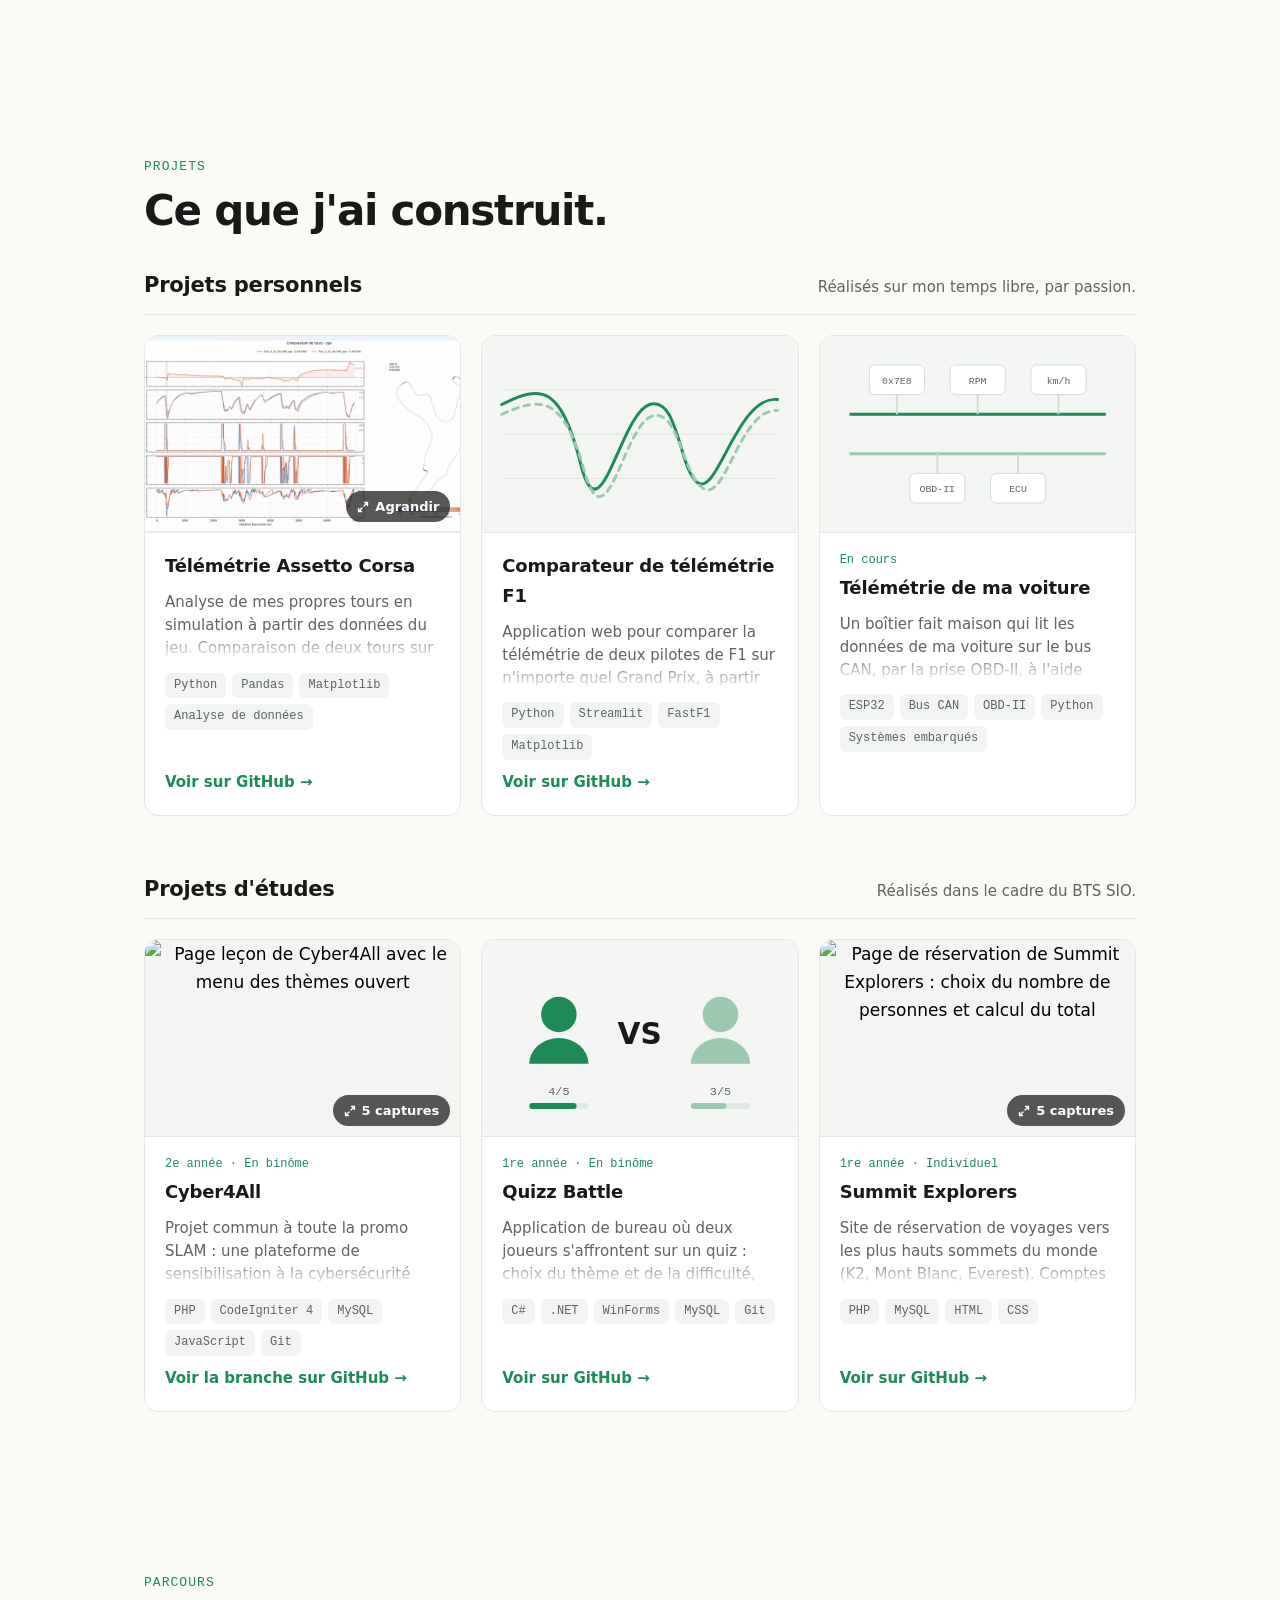
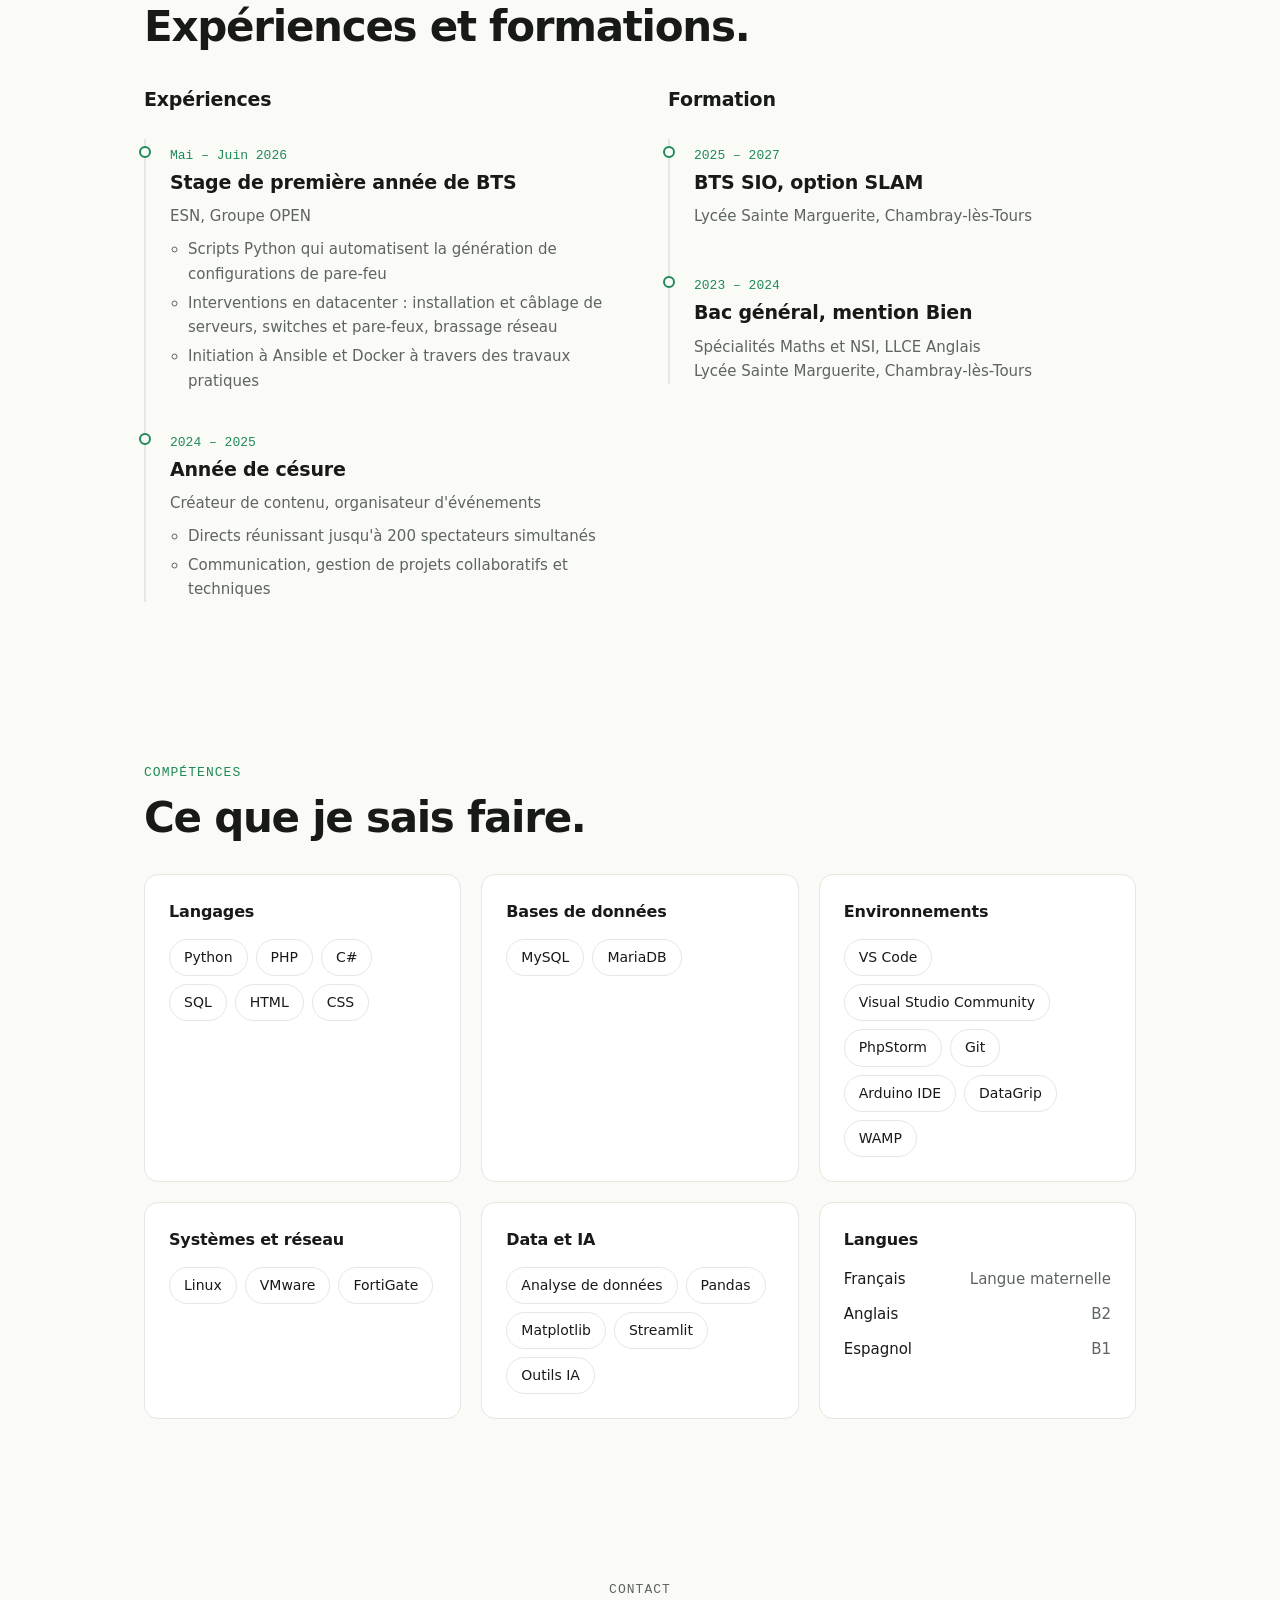
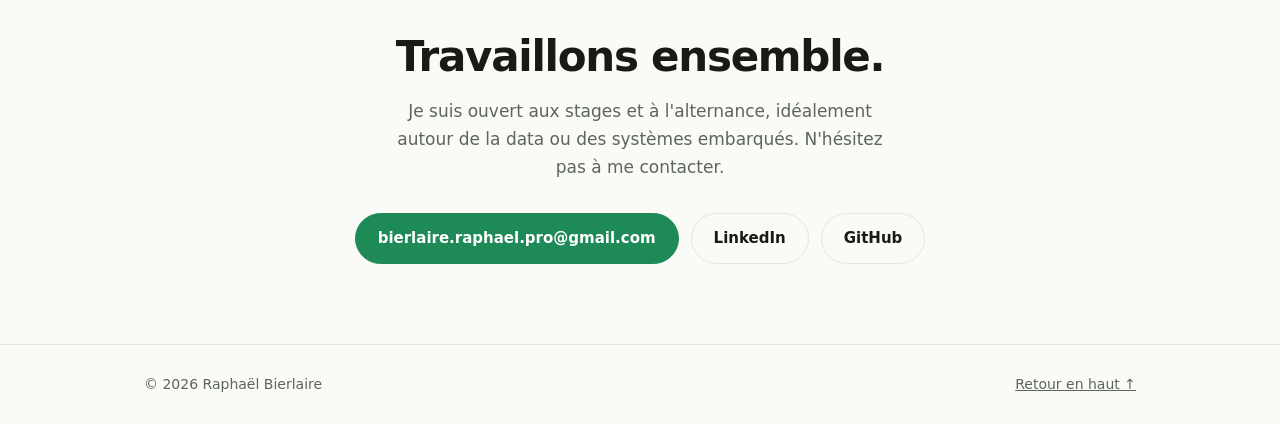
==== commit 24de5bfd: "Update index.html" ====
--- a/index.html
+++ b/index.html
@@ -109,12 +109,12 @@
     .js body.ready header { opacity: 1; }
 
     /* Sections */
-    section { padding: 96px 0; }
+    section { padding: 80px 0; }
     .label {
       font-family: var(--mono); font-size: 13px; color: var(--accent);
       letter-spacing: .08em; text-transform: uppercase; margin: 0 0 10px;
     }
-    h2 { font-size: clamp(30px, 4.5vw, 42px); letter-spacing: -.03em; line-height: 1.15; margin: 0 0 40px; }
+    h2 { font-size: clamp(30px, 4.5vw, 42px); letter-spacing: -.03em; line-height: 1.15; margin: 0 0 32px; }
     h3 { font-size: 19px; margin: 0 0 6px; letter-spacing: -.01em; }
 
     /* Apparition au défilement */
@@ -135,39 +135,112 @@
     .chips.green li { background: var(--accent-soft); border-color: transparent; color: var(--accent); font-weight: 600; }
 
     /* Projets */
-    .projects { display: grid; grid-template-columns: repeat(2, 1fr); gap: 24px; }
+    .project-group + .project-group { margin-top: 56px; }
+    .group-head {
+      display: flex; justify-content: space-between; align-items: baseline; flex-wrap: wrap;
+      gap: 6px 16px; margin-bottom: 20px; padding-bottom: 12px; border-bottom: 1px solid var(--line);
+    }
+    .group-head h3 { font-size: 21px; margin: 0; }
+    .group-head p { margin: 0; color: var(--muted); font-size: 15px; }
+
+    .projects { display: grid; grid-template-columns: repeat(3, 1fr); gap: 20px; }
     .card {
       background: var(--surface);
       border: 1px solid var(--line);
       border-radius: var(--radius);
       overflow: hidden;
       display: flex; flex-direction: column;
-      transition: transform .3s ease, box-shadow .3s ease, border-color .3s;
-    }
-    .card:hover { transform: translateY(-4px); box-shadow: 0 18px 40px -22px rgba(23, 60, 40, .35); border-color: #cfe3d7; }
-    .card.wide { grid-column: 1 / -1; }
-    .thumb { aspect-ratio: 16 / 9; background: #f2f5f1; border-bottom: 1px solid var(--line); overflow: hidden; }
-    .card.wide .thumb { aspect-ratio: auto; }
-    .thumb img { width: 100%; height: 100%; object-fit: cover; object-position: left top; }
-    .card.wide .thumb img { height: auto; object-fit: contain; }
+    }
+    .js .card.reveal { transition: opacity .8s ease, transform .8s ease, box-shadow .3s ease, border-color .3s ease; }
+    .card:hover { box-shadow: 0 18px 40px -24px rgba(23, 60, 40, .4); border-color: #cfe3d7; }
+
+    /* Vignette : 16/10, agrandissable au clic quand c'est une image */
+    .thumb {
+      position: relative; display: block; width: 100%;
+      aspect-ratio: 16 / 10; overflow: hidden;
+      background: #f2f5f1; border: 0; border-bottom: 1px solid var(--line); padding: 0;
+    }
+    .thumb img { width: 100%; height: 100%; object-fit: cover; object-position: center top; transition: transform .5s ease; }
     .thumb svg { width: 100%; height: 100%; }
-    .card-body { padding: 24px; display: flex; flex-direction: column; gap: 14px; flex: 1; }
-    .card-body p { margin: 0; color: var(--muted); font-size: 16px; }
-    .card-head { display: flex; justify-content: space-between; align-items: baseline; gap: 12px; }
-    .status { font-family: var(--mono); font-size: 12px; color: var(--accent); white-space: nowrap; }
-    .tags { display: flex; flex-wrap: wrap; gap: 6px; margin-top: auto; padding: 0; list-style: none; }
-    .tags li { font-family: var(--mono); font-size: 12px; color: var(--muted); background: #f2f4f1; padding: 4px 10px; border-radius: 6px; }
-    .card-link { font-weight: 600; font-size: 15px; color: var(--accent); text-decoration: none; }
+    .thumb.zoom { cursor: zoom-in; font: inherit; }
+    .thumb.zoom:focus-visible { outline: 3px solid var(--accent); outline-offset: -3px; }
+    .zoom-hint {
+      position: absolute; right: 10px; bottom: 10px;
+      display: inline-flex; align-items: center; gap: 6px;
+      font-size: 13px; font-weight: 600; color: #fff;
+      background: rgba(23, 26, 23, .72); padding: 5px 11px; border-radius: 999px;
+      transition: background .25s ease, transform .25s ease;
+    }
+    .zoom-hint::before {
+      content: ""; width: 12px; height: 12px;
+      background: no-repeat center / contain url("data:image/svg+xml,%3Csvg xmlns='http://www.w3.org/2000/svg' viewBox='0 0 24 24' fill='none' stroke='%23fff' stroke-width='2.6' stroke-linecap='round'%3E%3Cpath d='M15 3h6v6M9 21H3v-6M21 3l-7 7M3 21l7-7'/%3E%3C/svg%3E");
+    }
+    .thumb.zoom:hover img, .thumb.zoom:focus-visible img { transform: scale(1.06); }
+    .thumb.zoom:hover .zoom-hint, .thumb.zoom:focus-visible .zoom-hint { background: var(--accent); transform: translateY(-2px); }
+
+    .card-body { padding: 18px 20px 20px; display: flex; flex-direction: column; gap: 10px; flex: 1; }
+    .card-head { display: flex; flex-direction: column; gap: 2px; }
+    .card-head h3 { font-size: 18px; margin: 0; }
+    .status { font-family: var(--mono); font-size: 12px; color: var(--accent); }
+
+    /* Description : 3 lignes, s'agrandit au survol (ou via « Lire la suite » sur écran tactile) */
+    .desc { margin: 0; color: var(--muted); font-size: 15px; line-height: 1.55; }
+    .desc.clamped {
+      max-height: calc(1.55em * 3); overflow: hidden;
+      -webkit-mask-image: linear-gradient(#000 55%, transparent);
+              mask-image: linear-gradient(#000 55%, transparent);
+      transition: max-height .4s ease;
+    }
+    .desc.clamped.open { max-height: var(--full, 40em); -webkit-mask-image: none; mask-image: none; }
+    @media (hover: hover) and (pointer: fine) {
+      .card:hover .desc.clamped, .card:focus-within .desc.clamped {
+        max-height: var(--full, 40em); -webkit-mask-image: none; mask-image: none;
+        transition-delay: .12s;
+      }
+    }
+    .more {
+      align-self: flex-start; margin-top: -4px; padding: 0;
+      background: none; border: 0; font: inherit; font-size: 14px; font-weight: 600;
+      color: var(--accent); cursor: pointer;
+    }
+    @media (hover: hover) and (pointer: fine) { .more { display: none; } }
+
+    .tags { display: flex; flex-wrap: wrap; gap: 6px; margin: 2px 0 0; padding: 0; list-style: none; }
+    .tags li { font-family: var(--mono); font-size: 12px; color: var(--muted); background: #f2f4f1; padding: 3px 9px; border-radius: 6px; }
+    .card-link { font-weight: 600; font-size: 15px; color: var(--accent); text-decoration: none; margin-top: auto; }
     .card-link:hover { text-decoration: underline; }
 
-    /* Groupes de projets : personnels / études */
-    .project-group + .project-group { margin-top: 72px; }
-    .group-head {
-      display: flex; justify-content: space-between; align-items: baseline; flex-wrap: wrap;
-      gap: 6px 16px; margin-bottom: 24px; padding-bottom: 14px; border-bottom: 1px solid var(--line);
-    }
-    .group-head h3 { font-size: 22px; margin: 0; }
-    .group-head p { margin: 0; color: var(--muted); font-size: 15px; }
+    /* Aperçu en grand */
+    .lightbox {
+      width: min(1200px, 94vw); max-width: none; max-height: 92vh;
+      padding: 0; border: 0; border-radius: var(--radius);
+      background: var(--surface); overflow: hidden;
+      box-shadow: 0 30px 80px -20px rgba(0, 0, 0, .5);
+    }
+    .lightbox[open] { animation: lb-in .25s ease; }
+    .lightbox::backdrop { background: rgba(14, 22, 17, .72); backdrop-filter: blur(3px); }
+    @keyframes lb-in { from { opacity: 0; transform: scale(.96); } }
+    .lightbox-view { position: relative; background: #0d1117; }
+    .lightbox img { width: 100%; max-height: calc(92vh - 70px); object-fit: contain; }
+    .lightbox-nav {
+      position: absolute; top: 50%; transform: translateY(-50%);
+      width: 44px; height: 44px; border-radius: 50%; border: 0;
+      background: rgba(255, 255, 255, .9); color: var(--text);
+      font-size: 28px; line-height: 1; cursor: pointer; box-shadow: 0 4px 14px rgba(0, 0, 0, .25);
+    }
+    .lightbox-nav:hover { background: #fff; color: var(--accent); }
+    .lightbox-nav.prev { left: 12px; } .lightbox-nav.next { right: 12px; }
+    .lightbox-nav[hidden] { display: none; }
+    .lightbox-bar { display: flex; align-items: center; gap: 14px; padding: 10px 14px 10px 18px; font-size: 14px; color: var(--muted); }
+    .lightbox-text { flex: 1; min-width: 0; display: flex; flex-wrap: wrap; gap: 2px 10px; align-items: baseline; }
+    .lightbox-title { color: var(--text); }
+    .lightbox-count { font-family: var(--mono); font-size: 13px; white-space: nowrap; }
+    .lightbox-close {
+      flex: none; width: 34px; height: 34px; border-radius: 50%;
+      border: 1px solid var(--line); background: var(--surface); color: var(--text);
+      font-size: 20px; line-height: 1; cursor: pointer;
+    }
+    .lightbox-close:hover { border-color: var(--accent); color: var(--accent); }
 
     /* Parcours */
     .timeline-grid { display: grid; grid-template-columns: 1fr 1fr; gap: 56px; }
@@ -205,13 +278,20 @@
     /* Mobile */
     @media (max-width: 860px) {
       .about, .timeline-grid { grid-template-columns: 1fr; gap: 40px; }
-      .projects { grid-template-columns: 1fr; }
+      .projects { grid-template-columns: repeat(2, 1fr); }
       .skills { grid-template-columns: 1fr 1fr; }
     }
     @media (max-width: 640px) {
       .wrap { padding: 0 16px; }
       nav ul { display: none; }
-      section { padding: 72px 0; }
+      section { padding: 64px 0; }
+      .projects {
+        display: flex; gap: 14px; overflow-x: auto; align-items: flex-start;
+        scroll-snap-type: x mandatory; scrollbar-width: none;
+        margin: 0 -16px; padding: 4px 16px 12px; scroll-padding: 0 16px;
+      }
+      .projects::-webkit-scrollbar { display: none; }
+      .projects .card { flex: 0 0 84%; scroll-snap-align: start; }
       .skills { grid-template-columns: 1fr; }
       .tagline { font-size: 18px; }
     }
@@ -304,28 +384,28 @@
       <div class="wrap">
         <p class="label reveal">Projets</p>
         <h2 class="reveal">Ce que j'ai construit.</h2>
+
         <div class="project-group">
           <div class="group-head reveal">
             <h3>Projets personnels</h3>
             <p>Réalisés sur mon temps libre, par passion.</p>
           </div>
           <div class="projects">
-
-          <article class="card wide reveal">
-            <div class="thumb">
-              <!-- GIF du projet : placer gif_projet_asseto.gif dans le même dossier que index.html. S'il est absent, la capture intégrée s'affiche à la place. -->
-              <img src="gif_projet_asseto.gif" data-fallback="[data-uri]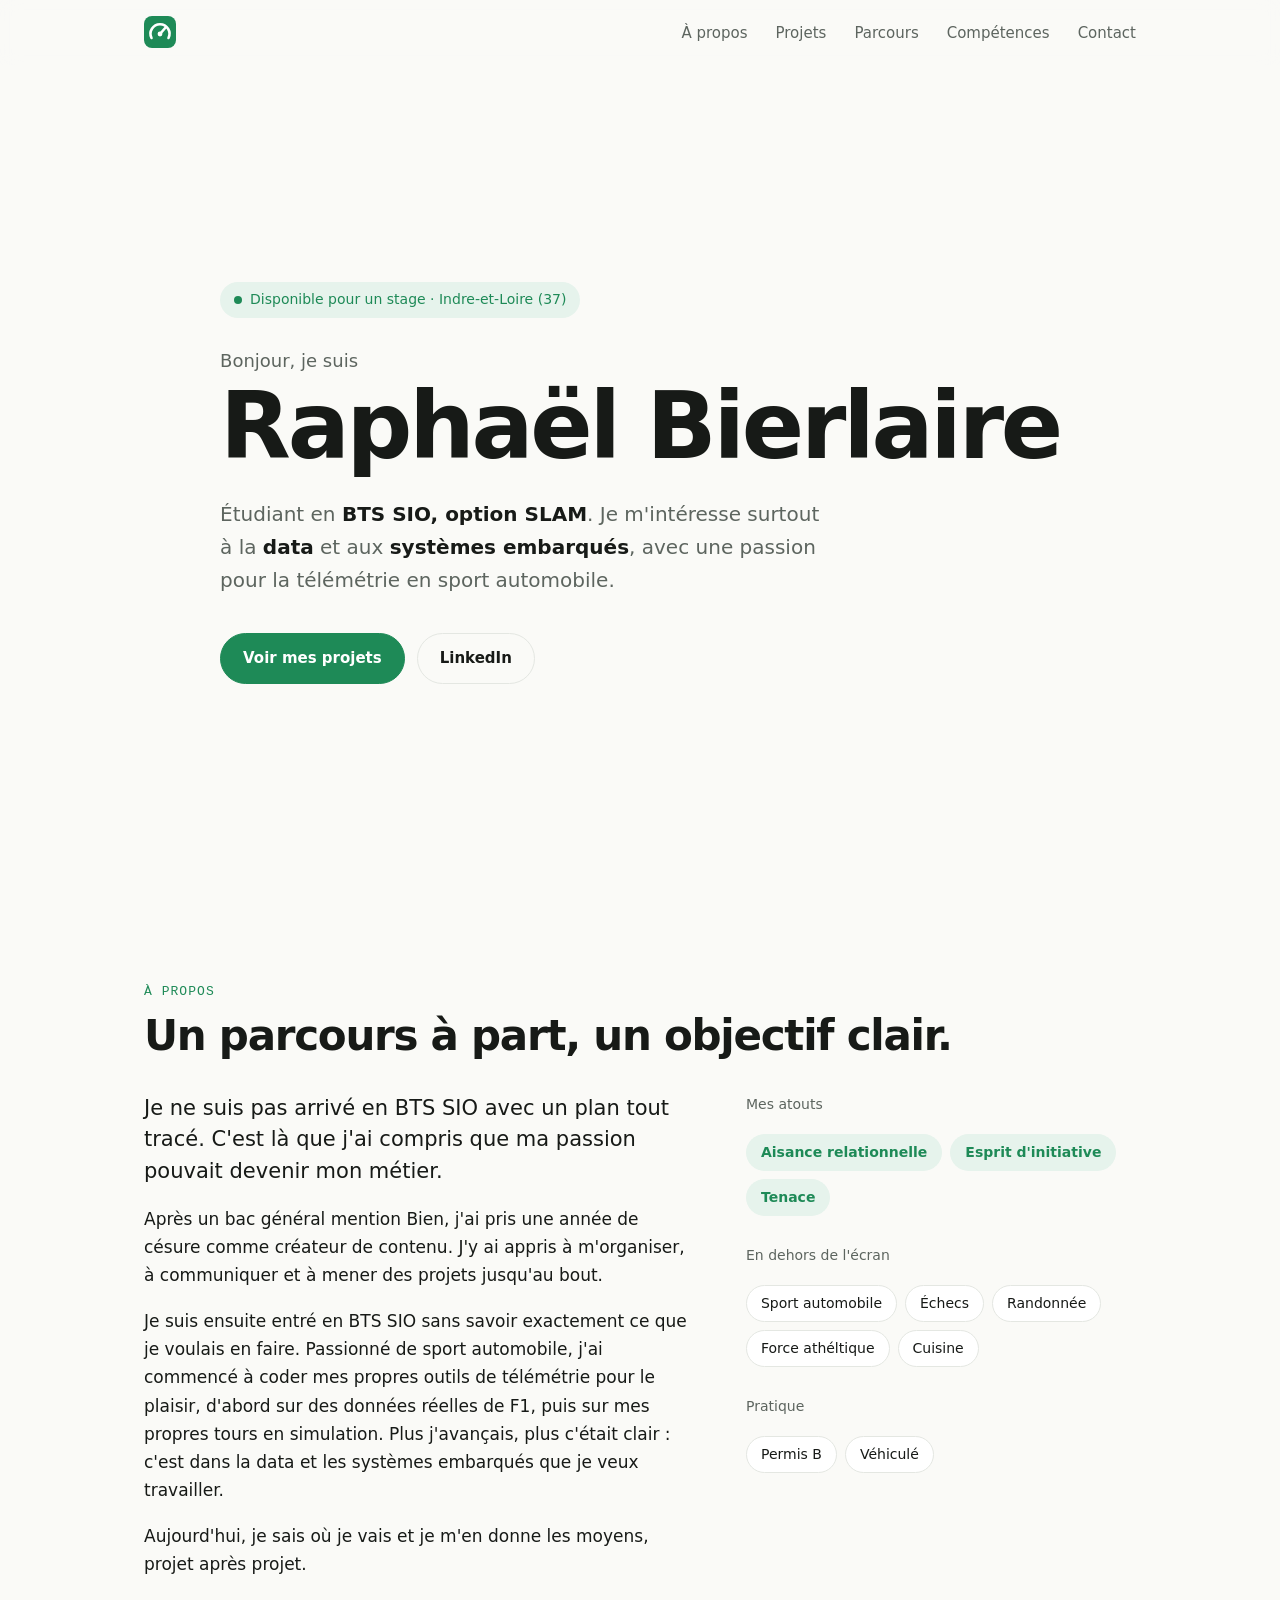
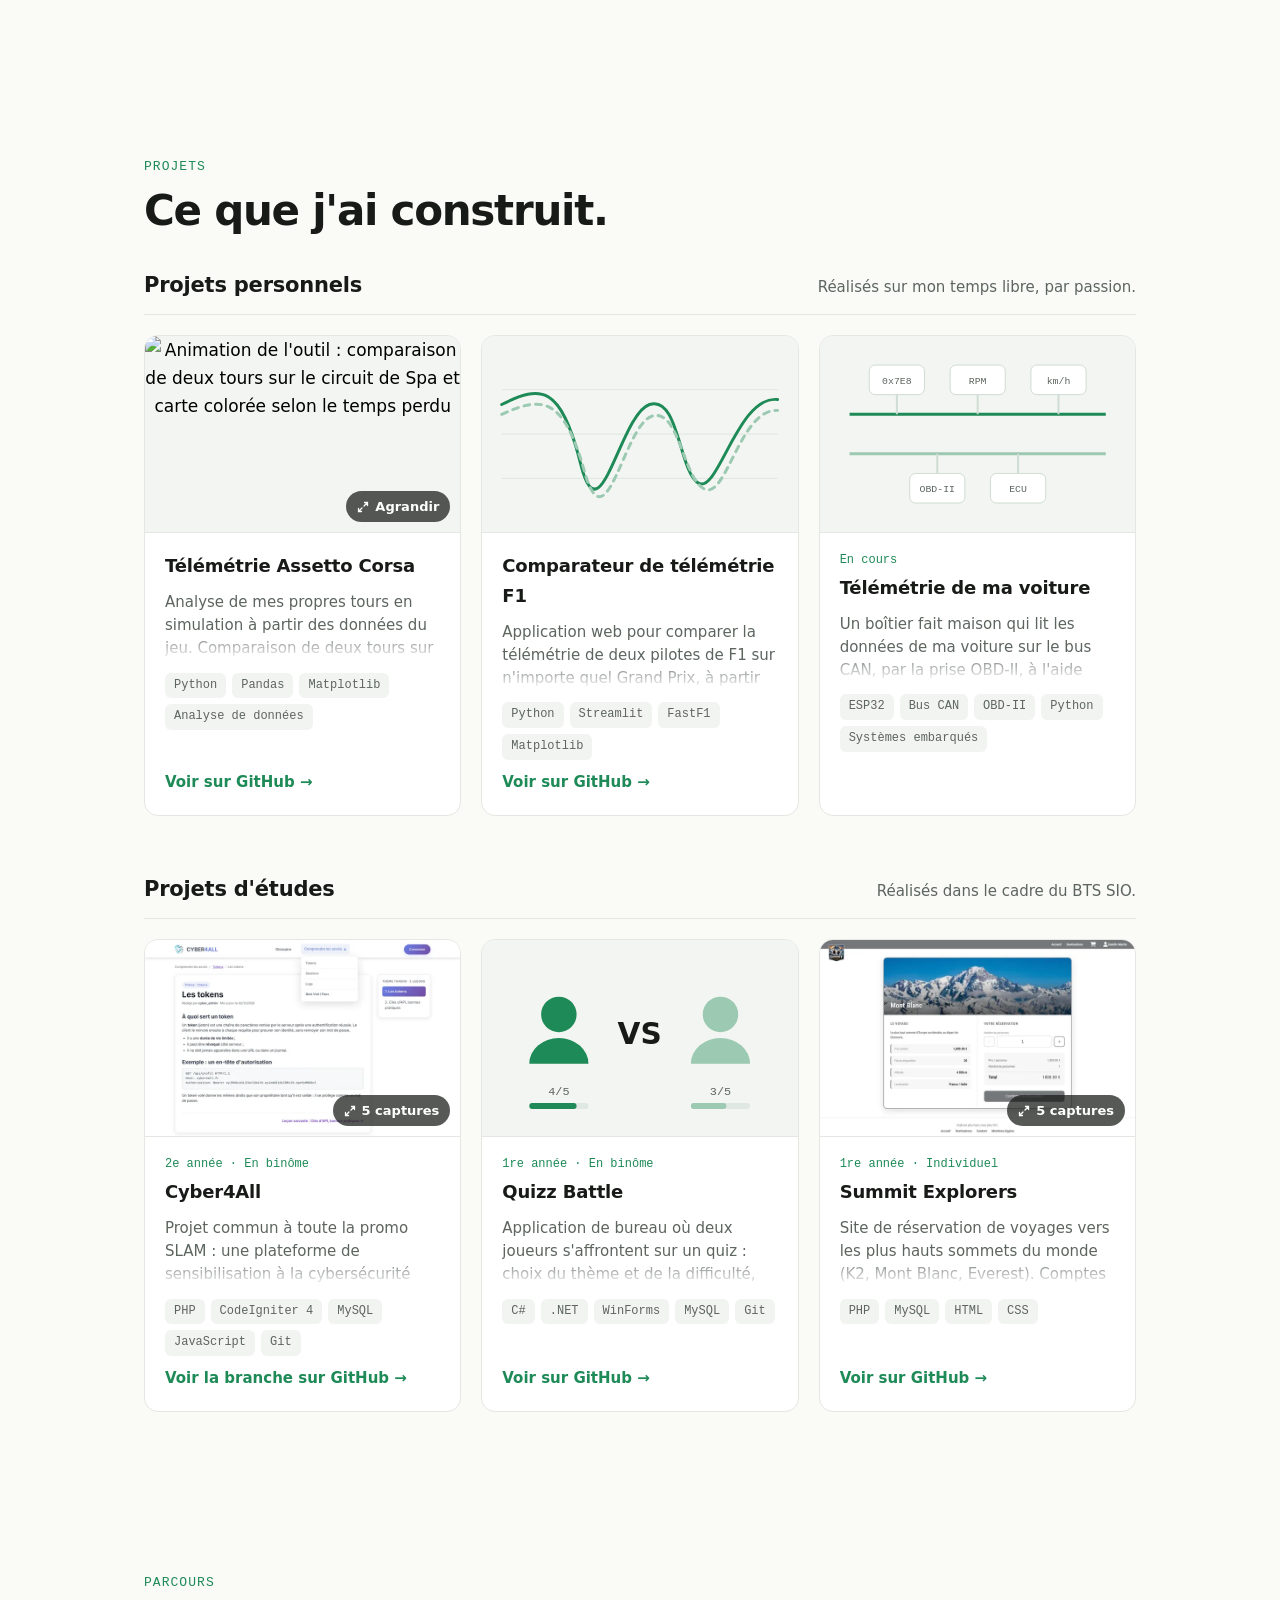
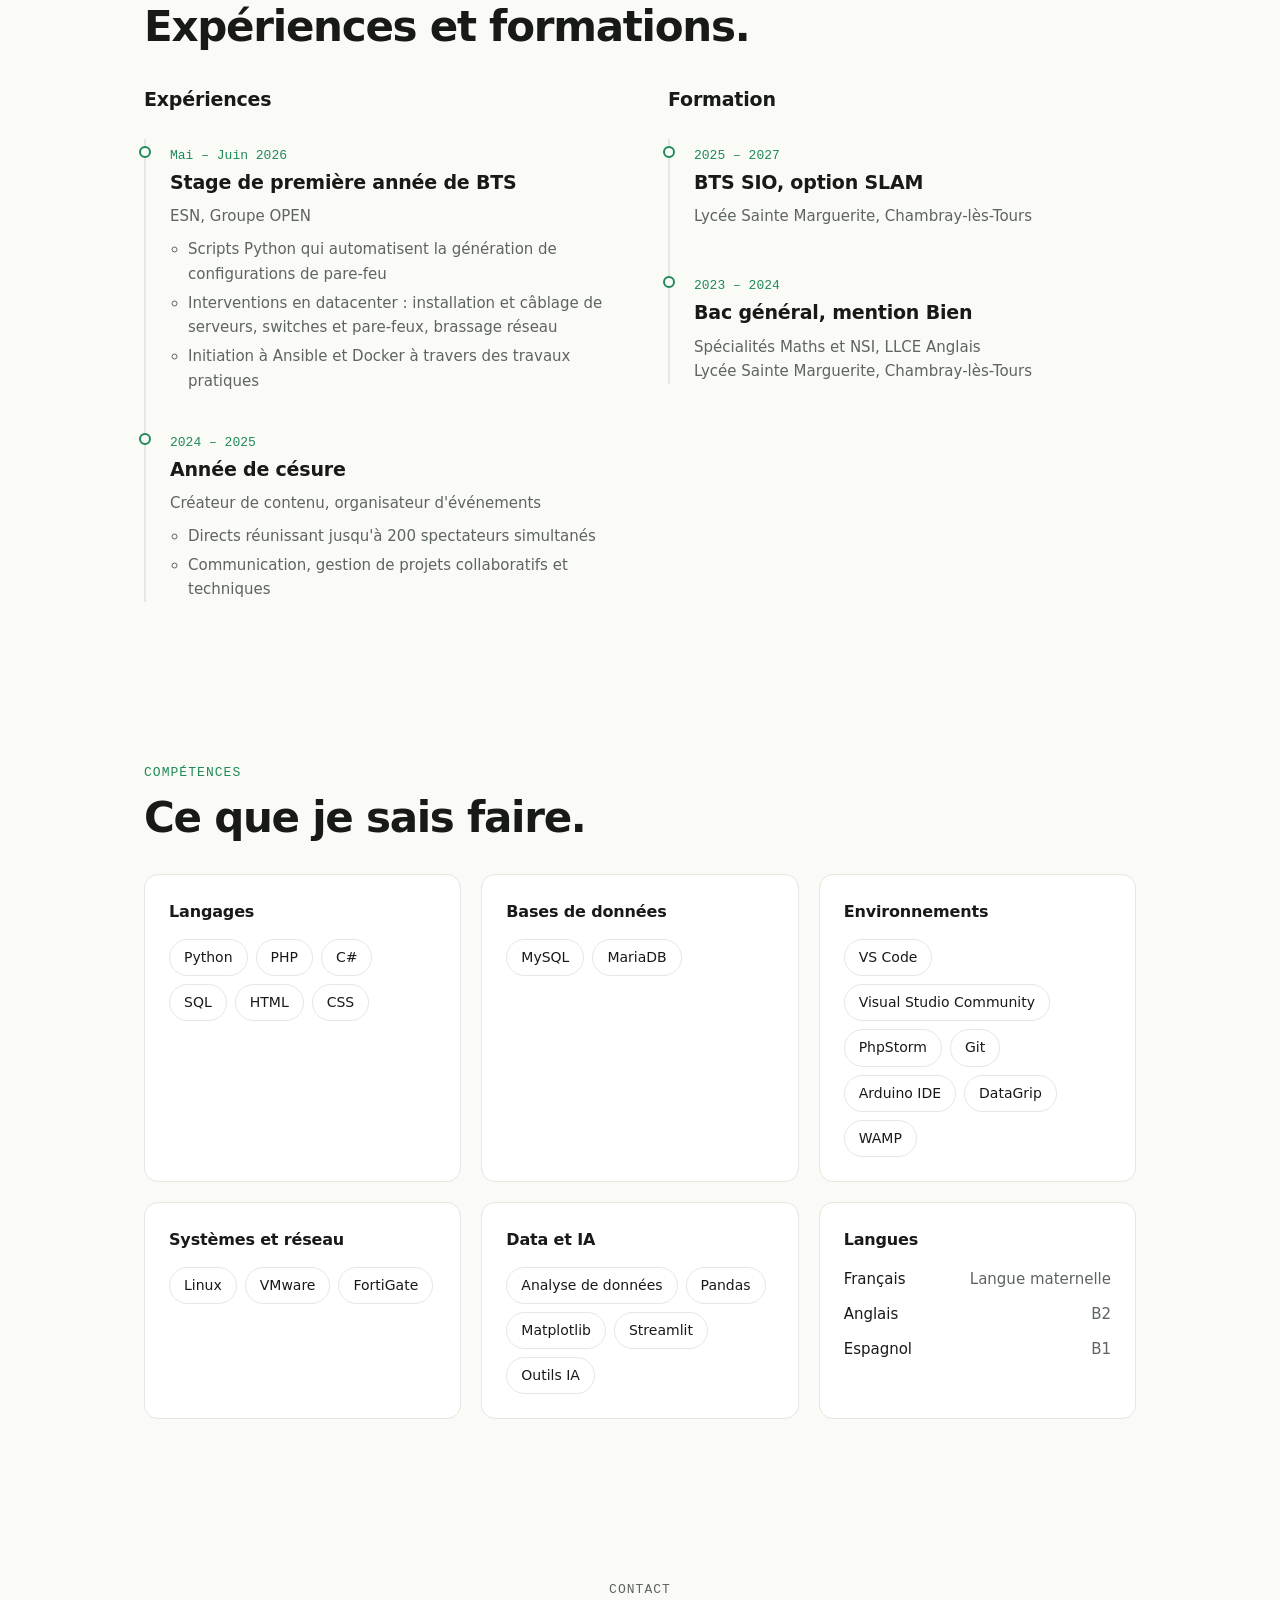
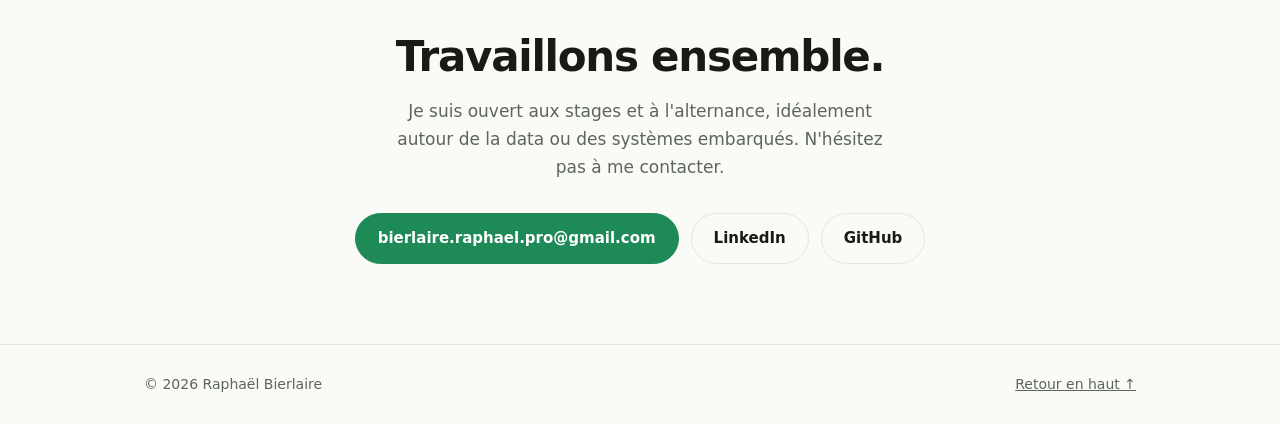
==== commit 7fbde32d: "Update index.html" ====
--- a/index.html
+++ b/index.html
@@ -392,8 +392,8 @@
           </div>
           <div class="projects">
           <article class="card reveal">
-            <button type="button" class="thumb zoom" data-gallery="[{&quot;src&quot;: &quot;gif_projet_asseto.gif&quot;, &quot;cap&quot;: &quot;Deux tours comparés sur la distance, avec un curseur relié aux graphiques et à la carte du circuit&quot;}]" aria-label="Agrandir la capture du projet Télémétrie Assetto Corsa">
-              <img src="gif_projet_asseto.gif" alt="Animation de l&#x27;outil : comparaison de deux tours sur le circuit de Spa et carte colorée selon le temps perdu" loading="lazy">
+            <button type="button" class="thumb zoom" data-gallery="[{&quot;src&quot;: &quot;images/gif_projet_asseto.gif&quot;, &quot;cap&quot;: &quot;Deux tours comparés sur la distance, avec un curseur relié aux graphiques et à la carte du circuit&quot;}]" aria-label="Agrandir la capture du projet Télémétrie Assetto Corsa">
+              <img src="images/gif_projet_asseto.gif" alt="Animation de l&#x27;outil : comparaison de deux tours sur le circuit de Spa et carte colorée selon le temps perdu" loading="lazy">
               <span class="zoom-hint" aria-hidden="true">Agrandir</span>
             </button>
             <div class="card-body">
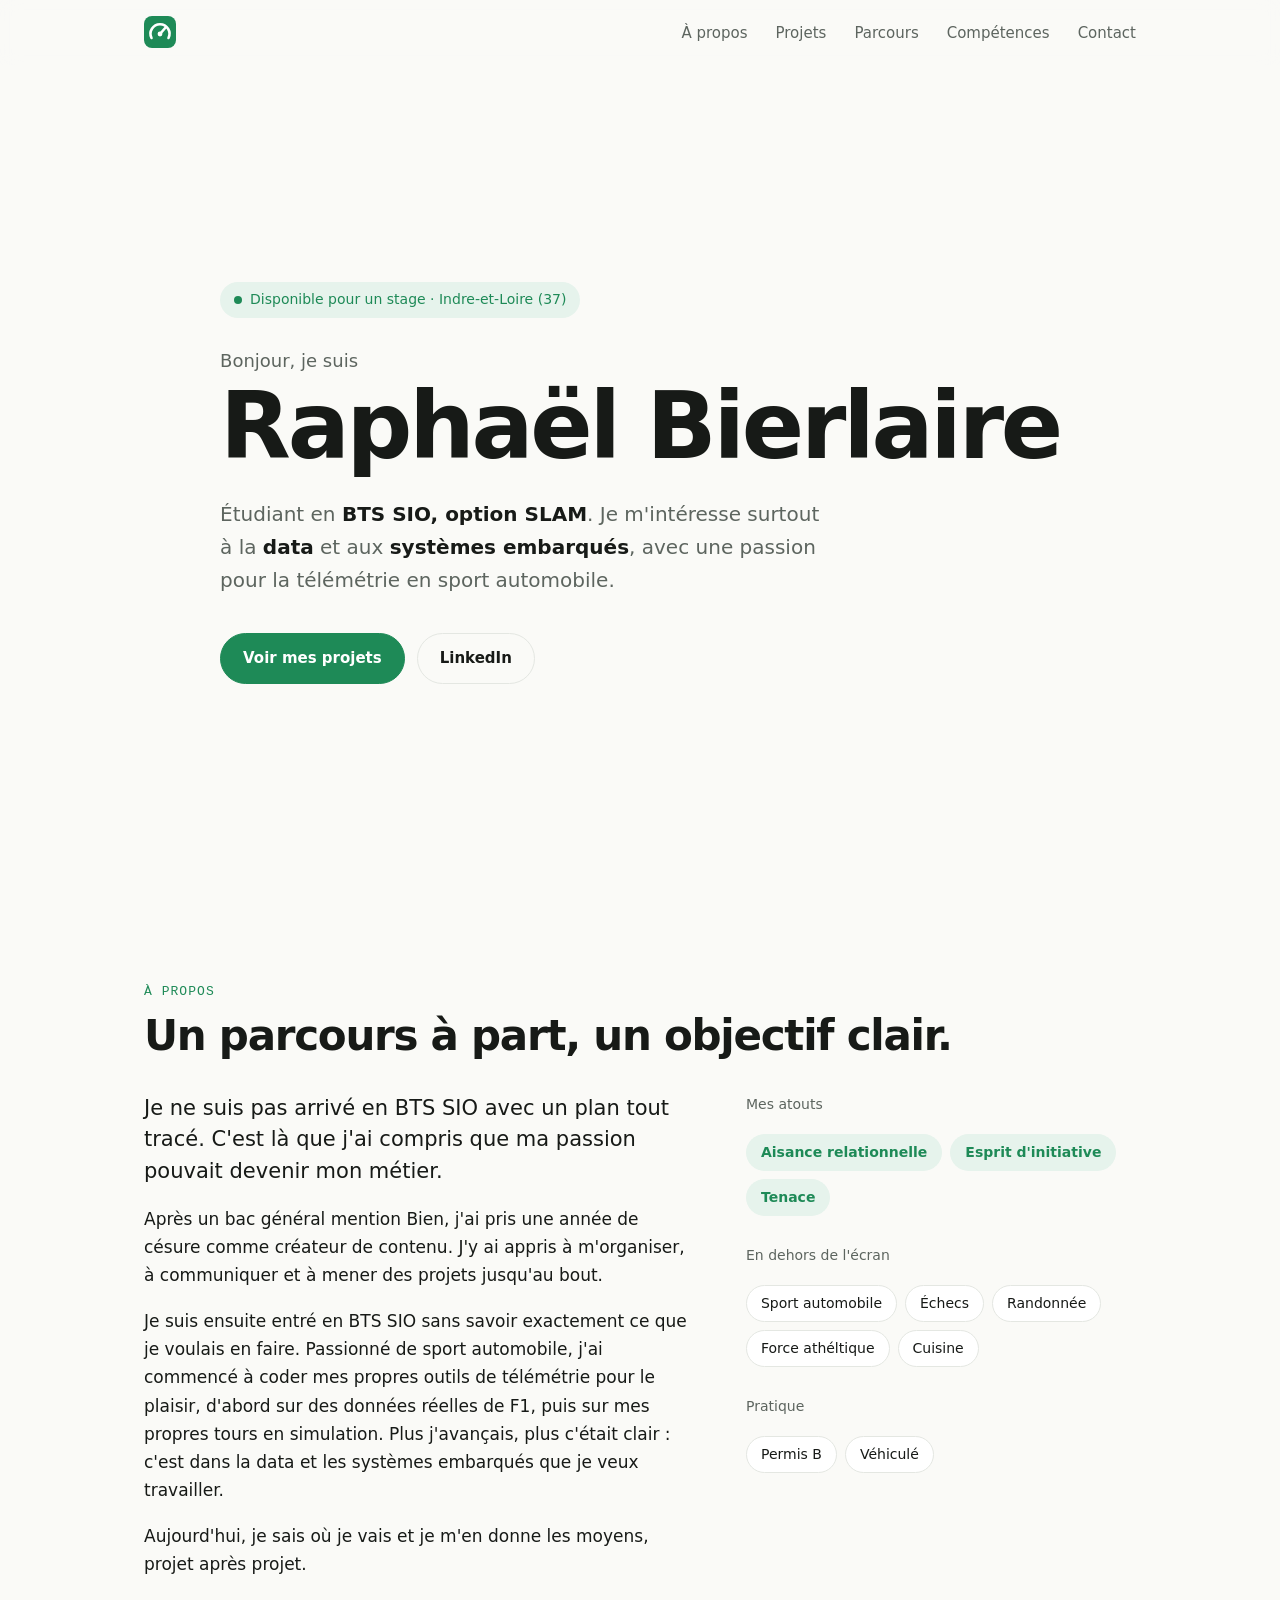
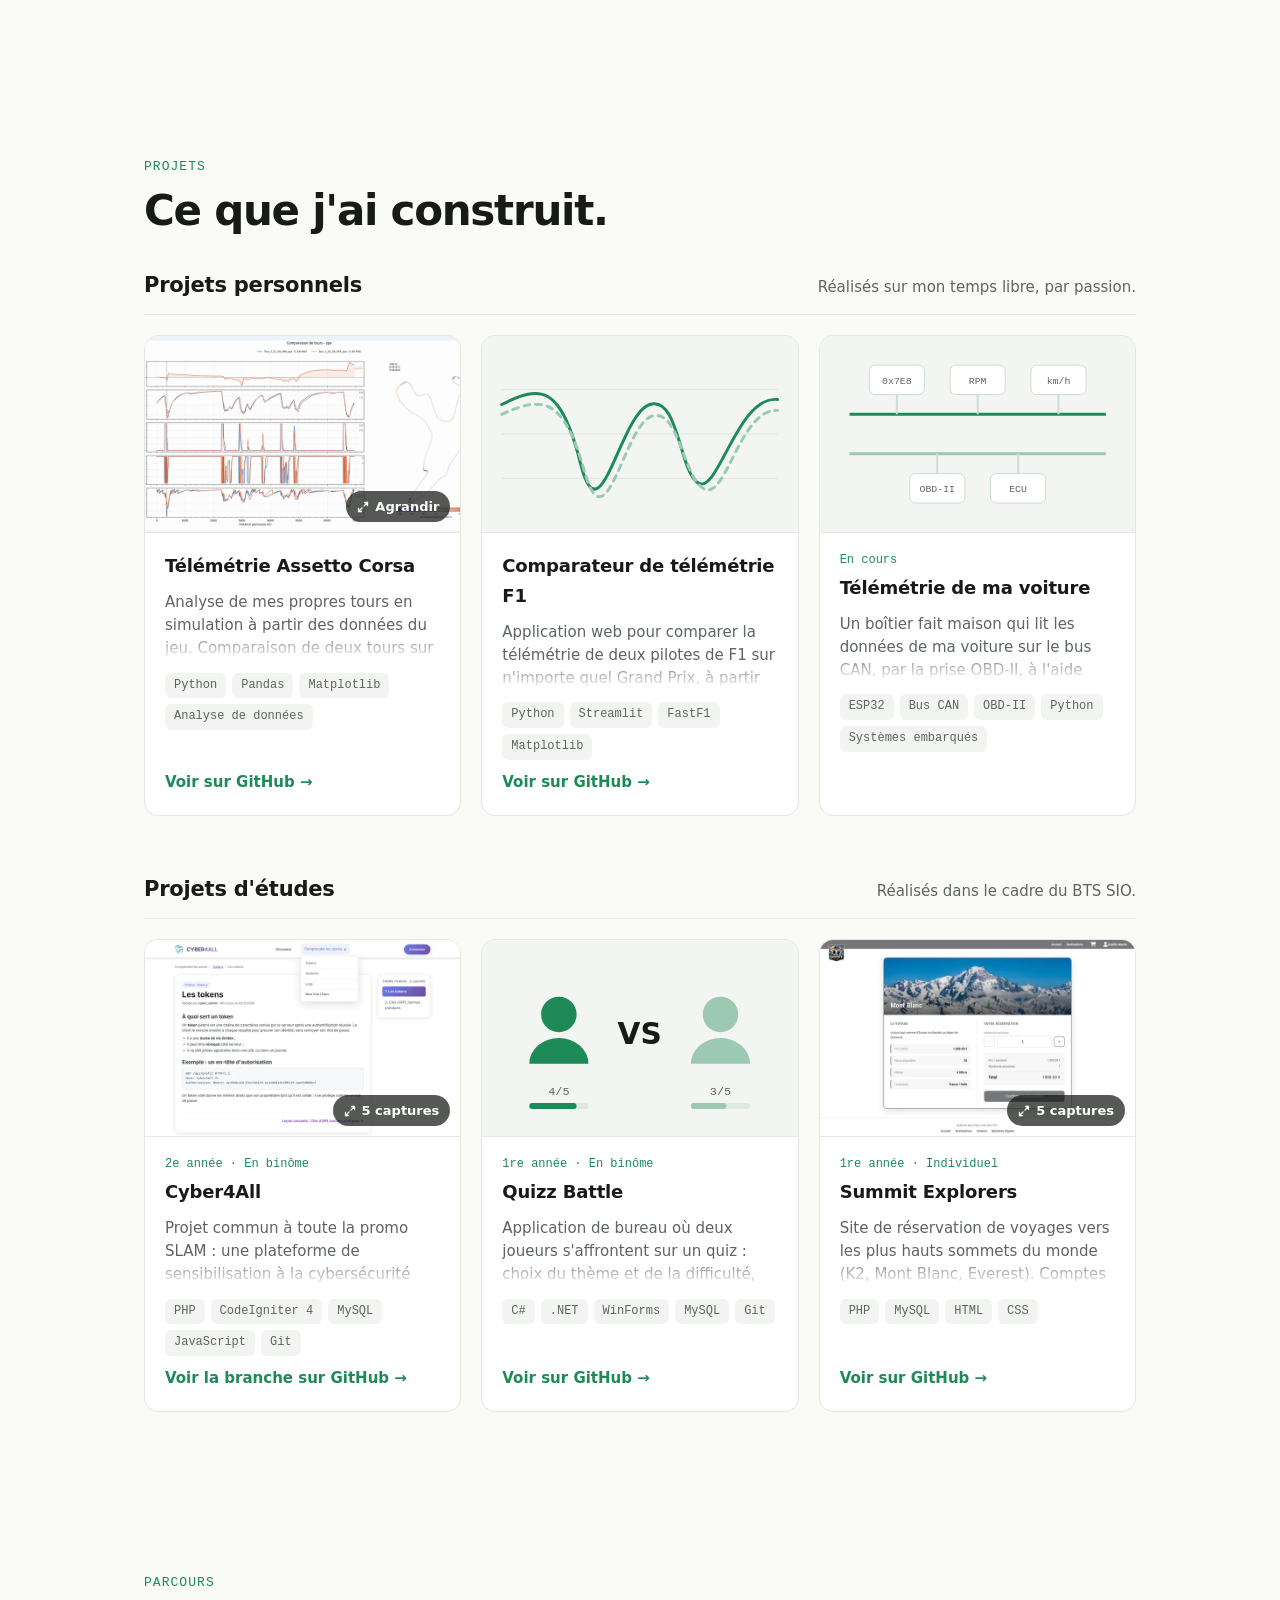
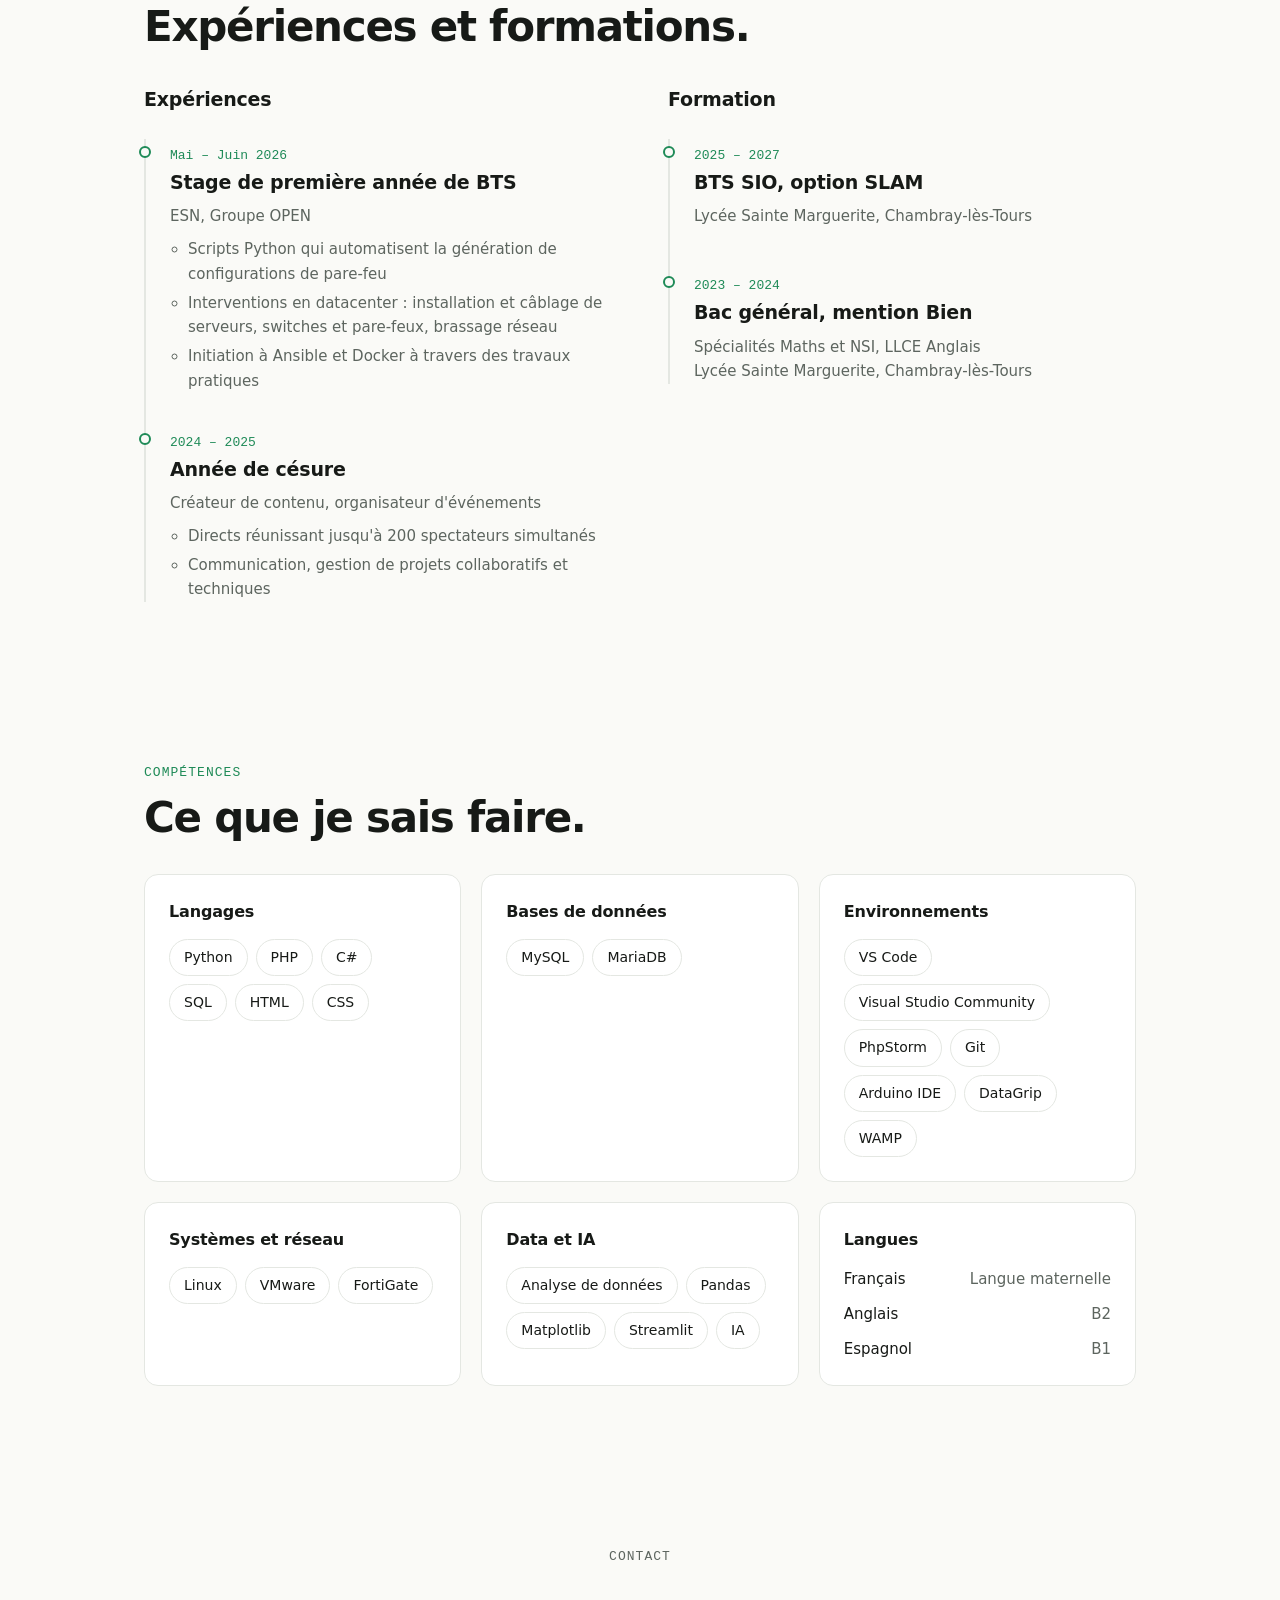
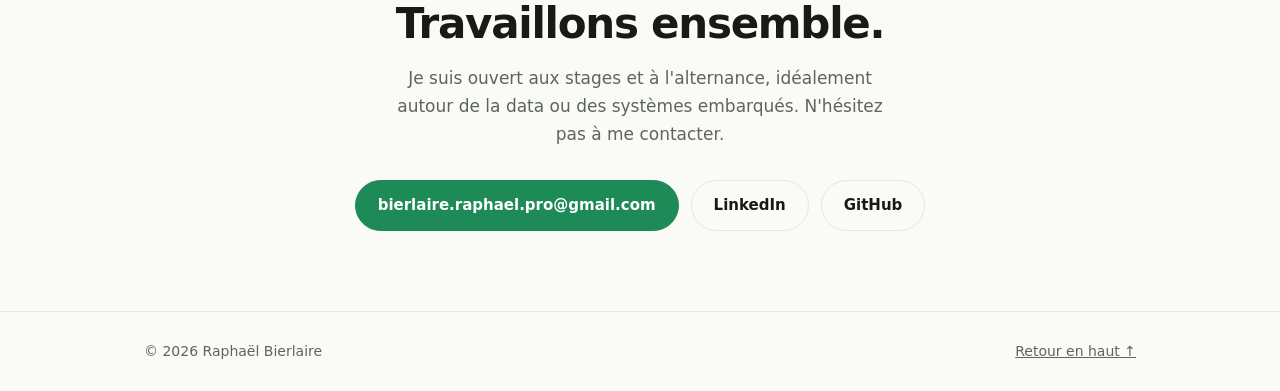
==== commit 42b6f3b8: "Update index.html" ====
--- a/index.html
+++ b/index.html
@@ -603,7 +603,7 @@
           </div>
           <div class="skill-box reveal">
             <h3>Data et IA</h3>
-            <ul class="chips"><li>Analyse de données</li><li>Pandas</li><li>Matplotlib</li><li>Streamlit</li><li>Outils IA</li></ul>
+            <ul class="chips"><li>Analyse de données</li><li>Pandas</li><li>Matplotlib</li><li>Streamlit</li><li>IA</li></ul>
           </div>
           <div class="skill-box reveal">
             <h3>Langues</h3>
